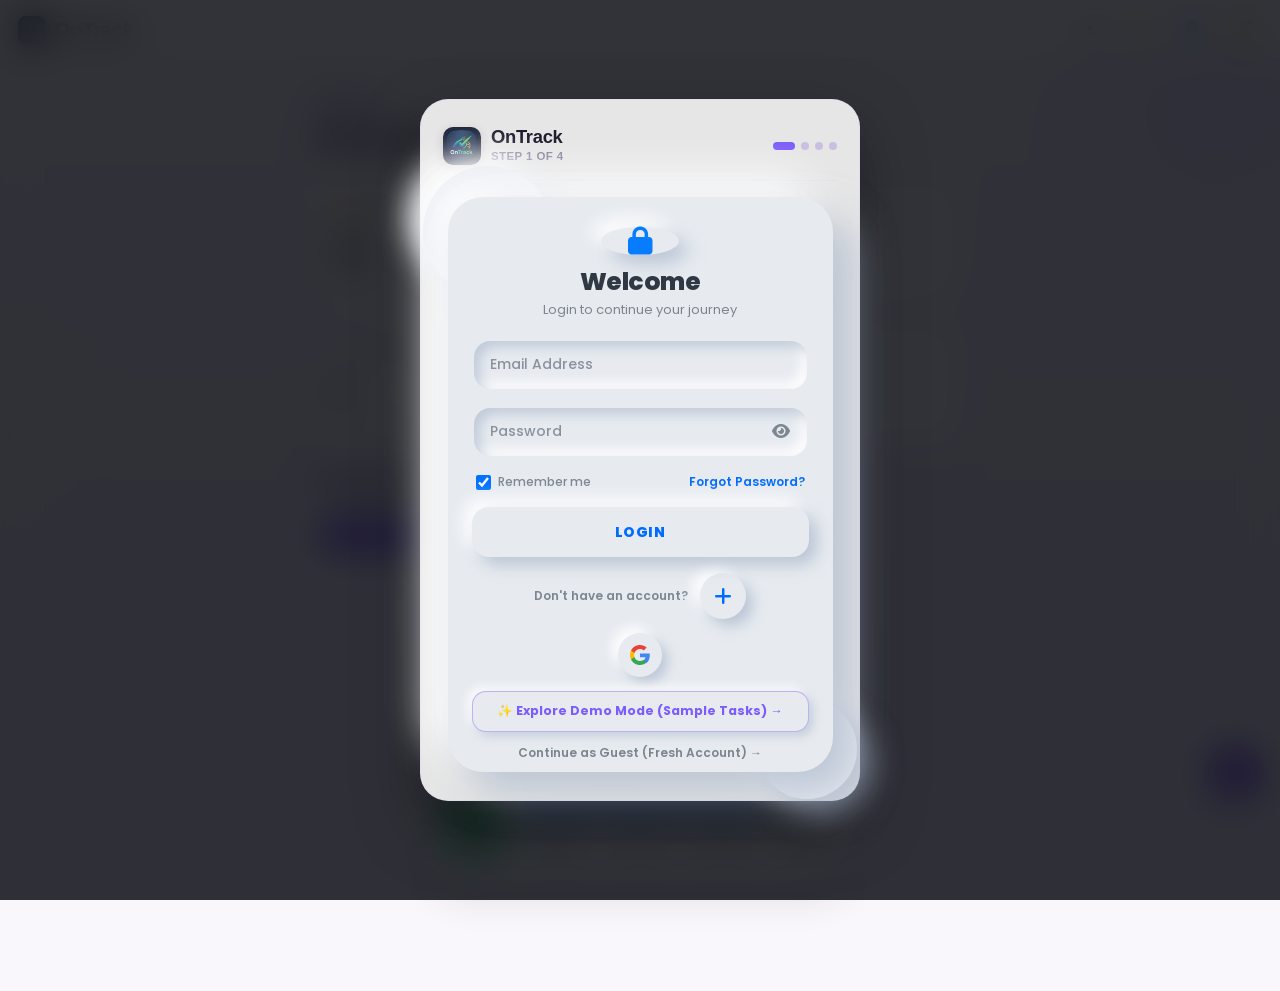
==== android/app/src/main/assets/www/index.html @ ae960321 "Initial OnTrack release" ====
<!DOCTYPE html>
<html lang="en" data-theme="light">
<head>
  <meta charset="UTF-8">
  <meta name="viewport" content="width=device-width, initial-scale=1.0, maximum-scale=1.0, user-scalable=no, viewport-fit=cover">
  <title>OnTrack - AI Habit & Focus Tracker</title>

  <!-- PWA & Mobile Meta Tags -->
  <meta name="description" content="Next-gen habit tracker combining Loop Habit Tracker algorithms, Aria AI Habit Coach, Atomic Habit Stacks, and Identity Leveling.">
  <meta name="theme-color" content="#FAF7FC">
  <meta name="mobile-web-app-capable" content="yes">
  <meta name="apple-mobile-web-app-capable" content="yes">
  <meta name="apple-mobile-web-app-status-bar-style" content="default">
  <meta name="apple-mobile-web-app-title" content="OnTrack">
  <link rel="manifest" href="manifest.json">

  <!-- Icons -->
  <link rel="icon" type="image/png" sizes="32x32" href="static/icons/favicon.png">
  <link rel="apple-touch-icon" sizes="180x180" href="static/icons/apple-touch-icon.png">

  <!-- Stylesheets -->
  <link rel="stylesheet" href="static/vendor/bootstrap.min.css">
  <link rel="stylesheet" href="static/css/themes.css">
  <link rel="stylesheet" href="static/css/mobile-app.css">
  <link rel="stylesheet" href="https://cdnjs.cloudflare.com/ajax/libs/font-awesome/6.5.1/css/all.min.css">
  <link rel="stylesheet" href="https://fonts.googleapis.com/css2?family=Poppins:wght@400;500;600;700;800&display=swap">
  <link rel="stylesheet" href="static/css/neumorphic-auth.css">
</head>
<body>

  <!-- Top App Header -->
  <header class="app-header">
    <div class="brand-wrapper" style="display:flex; align-items:center; gap:8px;">
      <img src="static/icons/logo.png" alt="OnTrack Logo" style="width:28px; height:28px; border-radius:8px; object-fit:cover; box-shadow:0 2px 8px rgba(0,0,0,0.18);">
      <div class="brand-title">OnTrack</div>
    </div>
    <div class="header-actions">
      <!-- Sound FX Toggle -->
      <button id="sound-toggle-btn" class="header-icon-btn" title="Toggle Sound FX">
        <span id="sound-icon-indicator">🔊</span>
      </button>
      <!-- Theme Switcher -->
      <button id="theme-toggle-btn" class="header-icon-btn" title="Toggle Theme (Luminous Pastel / Dark / Paper)">
        <span id="theme-icon-indicator">☀️</span>
      </button>
      <!-- User Profile & Auth Trigger -->
      <button class="header-icon-btn" data-bs-toggle="modal" data-bs-target="#modal-firebase-auth" title="User Account & Cloud Sync">
        <span id="header-auth-avatar">👤</span>
      </button>
      <!-- Notification Bell with Red Badge (Mockup match) -->
      <button class="header-icon-btn" title="Notifications">
        <span>🔔</span>
        <span class="badge-dot"></span>
      </button>
    </div>
  </header>

  <!-- Offline Status Banner -->
  <div id="offline-indicator-toast" style="display:none; position:fixed; top:calc(var(--header-height) + env(safe-area-inset-top, 0px)); left:0; right:0; background:#EF4444; color:#FFF; font-size:0.75rem; font-weight:700; text-align:center; padding:6px; z-index:1025;">
    ⚠️ Offline Mode Active — Local storage is keeping your streaks intact.
  </div>

  <!-- Main Views Container -->
  <main class="main-content">

    <!-- ================= TAB 1: HOME / HABIT QUEUE (MATCHING SCREEN 2 & 3) ================= -->
    <section id="tab-tracker" class="tab-content-view active">
      
      <!-- Demo Mode Alert Banner -->
      <div id="demo-mode-banner" style="display:none; background:linear-gradient(135deg, #6366F1 0%, #8B5CF6 100%); color:#FFF; border-radius:16px; padding:10px 14px; margin-bottom:16px; box-shadow:0 4px 15px rgba(99, 102, 241, 0.3); align-items:center; justify-content:space-between; gap:10px;">
        <div style="display:flex; align-items:center; gap:8px;">
          <span style="font-size:1.2rem;">👀</span>
          <div>
            <div style="font-size:0.82rem; font-weight:800; line-height:1.2;">Demo Mode Active</div>
            <div style="font-size:0.72rem; opacity:0.9;">Viewing sample tasks & simulated data</div>
          </div>
        </div>
        <button type="button" class="btn btn-sm btn-light rounded-pill px-3 py-1" style="font-size:0.75rem; font-weight:800; color:#6366F1;" onclick="FirebaseAuthManager.exitDemoMode()">
          Exit Demo
        </button>
      </div>

      <!-- Dynamic Greeting -->
      <div class="user-greeting-section">
        <div class="greeting-lead">Good</div>
        <div class="greeting-name"><span id="greeting-period">Evening</span><span id="greeting-user-name"></span> 👋</div>
      </div>

      <!-- Aria Oracle Predictive Failure Warning Banner -->
      <div id="aria-oracle-banner-container" style="display:none; margin-bottom:18px;"></div>

      <!-- 4 KPI Cards (Screen 2 exact match) -->
      <div class="kpi-cards-grid">
        <!-- Card 1: Faltering Habits -->
        <div class="kpi-stat-card">
          <div class="kpi-top-row">
            <div class="kpi-icon-pill peach">⚠️</div>
            <span class="kpi-card-title">Faltering Habits</span>
          </div>
          <div id="kpi-faltering-count" class="kpi-big-number">00</div>
          <div class="kpi-trend-sub">All habits on track</div>
        </div>

        <!-- Card 2: Revival / Consistency Rate -->
        <div class="kpi-stat-card">
          <div class="kpi-top-row">
            <div class="kpi-icon-pill mint">🔄</div>
            <span class="kpi-card-title">Consistency Rate</span>
          </div>
          <div id="kpi-today-rate" class="kpi-big-number">0%</div>
          <div class="kpi-trend-sub positive" id="kpi-today-trend">Day-by-day progress</div>
        </div>

        <!-- Card 3: Streak Shields -->
        <div class="kpi-stat-card">
          <div class="kpi-top-row">
            <div class="kpi-icon-pill purple">🛡️</div>
            <span class="kpi-card-title">Streak Shields</span>
          </div>
          <div id="kpi-streak-shields" class="kpi-big-number">0</div>
          <div class="kpi-trend-sub" id="kpi-shields-sub">Earned on Level Up</div>
        </div>

        <!-- Card 4: RPG Mastery Rank -->
        <div class="kpi-stat-card">
          <div class="kpi-top-row">
            <div class="kpi-icon-pill sky">⭐</div>
            <span class="kpi-card-title">RPG Rank</span>
          </div>
          <div id="kpi-rpg-level" class="kpi-big-number">Lvl 1</div>
          <div class="kpi-trend-sub" id="kpi-rpg-title">Focus Novice</div>
        </div>
      </div>

      <!-- Section Headline: Habit Queue -->
      <div class="section-headline-row">
        <h4 class="section-title">
          <span>Habit Queue</span>
          <span id="active-habits-count-badge" class="section-counter">0 Active</span>
        </h4>
      </div>

      <!-- Status Filter Pills (Screen 3: Ongoing 3, To do 3, Done 4) -->
      <div class="status-pills-row">
        <button class="status-filter-pill active" data-filter="all">
          <span class="pill-dot purple"></span> All Habits
        </button>
        <button class="status-filter-pill" data-filter="high">
          <span class="pill-dot mint"></span> High Priority
        </button>
        <button class="status-filter-pill" data-filter="medium">
          <span class="pill-dot sky"></span> Medium
        </button>
        <button class="status-filter-pill" data-filter="low">
          <span class="pill-dot peach"></span> Low / At Risk
        </button>
      </div>

      <!-- Habit Cards Queue with Segmented Progress & Loop Checks -->
      <div id="habit-queue-container" class="habit-queue-list">
        <!-- Rendered by app.js with Segmented Progress Bars & Loop Checks -->
      </div>

      <!-- Empty State -->
      <div id="matrix-empty-state" style="display:none; padding:48px 16px; text-align:center; color:var(--text-muted);">
        <div style="font-size:3rem; margin-bottom:12px;">🌱</div>
        <h5 style="font-weight:800; color:var(--text-primary); margin-bottom:6px;">Your Habit Canvas is Fresh</h5>
        <p style="font-size:0.88rem; max-width:320px; margin:0 auto 18px auto;">You have no tasks yet! Build your daily rituals by creating your first habit.</p>
        <button class="btn btn-primary rounded-pill px-4 py-2 shadow-sm font-weight-bold" data-bs-toggle="modal" data-bs-target="#modal-add-habit" style="font-weight:700;">
          + Create Your First Habit
        </button>
      </div>
    </section>

    <!-- ================= TAB 2: HABIT STACKING & SMART TRIGGERS ================= -->
    <section id="tab-stacks" class="tab-content-view">
      <div class="section-headline-row">
        <h4 class="section-title">
          <span>⛓️ Atomic Habit Stacks</span>
        </h4>
        <button class="btn btn-sm btn-outline-primary rounded-pill px-3 shadow-sm" data-bs-toggle="modal" data-bs-target="#modal-add-stack" style="font-weight:700;">
          + Add Stack
        </button>
      </div>
      <p style="font-size:0.8rem; color:var(--text-muted); margin-bottom:14px;">
        Anchor new habits onto existing daily routines (<em>Atomic Habits</em> by James Clear).
      </p>

      <!-- Habit Stacks Flow Visualizer -->
      <div id="habit-stacks-container">
        <!-- Rendered by advanced-ui.js -->
      </div>

      <hr style="border-color:var(--border-color); margin:24px 0 16px 0;">

      <!-- Context-Aware Smart Triggers -->
      <div class="section-headline-row">
        <h4 class="section-title">
          <span>⚡ Context-Aware Smart Triggers</span>
        </h4>
      </div>
      <p style="font-size:0.8rem; color:var(--text-muted); margin-bottom:14px;">
        Automatic habit prompts triggered by physical location, time of day, or device focus mode.
      </p>
      <div id="smart-triggers-container">
        <!-- Rendered by advanced-ui.js -->
      </div>
    </section>

    <!-- ================= TAB 3: ARIA AI HABIT COACH (SCREEN 1 EXACT MATCH) ================= -->
    <section id="tab-aria" class="tab-content-view">
      <div class="aria-view-container">
        
        <!-- Hero Sparkle Halo -->
        <div class="aria-hero-header">
          <div class="aria-sparkle-halo">
            <span class="star">✦</span>
          </div>
          <h2 class="aria-greeting-title">Hey, I'm <span>Aria</span></h2>
          <p class="aria-subtext">Revive faltering habits with a clear AI-powered comeback plan and atomic stacks.</p>
        </div>

        <!-- Quick Prompt Pills (Screen 1 Glassmorphic Cards) -->
        <div class="aria-prompt-pills-wrap">
          <button class="aria-prompt-pill" data-prompt="Analyze all my habits and find where I struggle">
            <div class="prompt-left">
              <span>📊</span>
              <span>Analyze all my habits</span>
            </div>
            <span class="prompt-arrow">›</span>
          </button>
          <button class="aria-prompt-pill" data-prompt="Define an atomic habit stack for my study schedule">
            <div class="prompt-left">
              <span>⚡</span>
              <span>Define my habit stack</span>
            </div>
            <span class="prompt-arrow">›</span>
          </button>
          <button class="aria-prompt-pill" data-prompt="Create a 7 days comeback sprint for my missed habits">
            <div class="prompt-left">
              <span>📅</span>
              <span>7 days comeback plan</span>
            </div>
            <span class="prompt-arrow">›</span>
          </button>
          <button class="aria-prompt-pill" data-prompt="I feel tired and unmotivated today, how do I start?">
            <div class="prompt-left">
              <span>❤️</span>
              <span>Motivation to restart</span>
            </div>
            <span class="prompt-arrow">›</span>
          </button>
        </div>

        <!-- Interactive Chat Stream -->
        <div id="aria-chat-messages" class="aria-chat-stream">
          <div class="aria-message aria-bot-msg">
            <div class="aria-avatar-icon">✦</div>
            <div class="msg-bubble" id="aria-welcome-bubble">
              Welcome to OnTrack! You're on track with your study and consistency habits today. What would you like to accomplish next?
            </div>
          </div>
        </div>

        <!-- Floating Input Bar (Screen 1 bottom) -->
        <div class="aria-input-bar-wrap">
          <button class="btn-aria-add-context" title="Attach context">+</button>
          <input type="text" id="aria-chat-input" class="aria-input-field" placeholder="Ask Aria anything about your habits...">
          <button id="btn-aria-send" class="btn-aria-send-round" title="Send">➤</button>
        </div>

      </div>
    </section>

    <!-- ================= TAB 4: IDENTITY LEVELING RPG & DUELS ================= -->
    <section id="tab-rpg" class="tab-content-view">
      
      <!-- RPG Hero Character Sheet -->
      <div class="rpg-hero-card">
        <div class="rpg-profile-header">
          <div>
            <div style="display:flex; align-items:center; gap:8px;">
              <span style="font-size:0.7rem; font-weight:700; text-transform:uppercase; color:var(--accent-primary);">Character Sheet</span>
              <span id="rpg-aura-badge" class="rpg-aura-tag aura-scholar">✦ Scholar Tier Aura</span>
            </div>
            <h4 id="rpg-char-level" class="rpg-char-title">Level 7 Focus Scholar</h4>
          </div>
          <button class="btn-use-shield" onclick="AdvancedFeatures.useShield()">
            🛡️ <span id="rpg-shields-count">2 Available</span>
          </button>
        </div>

        <!-- XP Progress Track -->
        <div class="rpg-xp-track-bg">
          <div id="rpg-xp-bar-fill" class="rpg-xp-track-fill" style="width: 69%;"></div>
        </div>
        <div class="rpg-xp-numbers">
          <span>XP Progress</span>
          <span id="rpg-xp-text">3,450 / 5,000 XP</span>
        </div>

        <!-- 5 Attributes Grid -->
        <div class="rpg-attributes-grid">
          <div class="rpg-attr-item">
            <div class="attr-header">
              <span>🧠 Logic</span>
              <span id="stat-logic-val">88/100</span>
            </div>
            <div class="attr-bar-bg"><div id="stat-logic-bar" class="attr-bar-fill" style="width:88%;"></div></div>
          </div>

          <div class="rpg-attr-item">
            <div class="attr-header">
              <span>⚡ Discipline</span>
              <span id="stat-discipline-val">92/100</span>
            </div>
            <div class="attr-bar-bg"><div id="stat-discipline-bar" class="attr-bar-fill" style="width:92%;"></div></div>
          </div>

          <div class="rpg-attr-item">
            <div class="attr-header">
              <span>🛡️ Resilience</span>
              <span id="stat-resilience-val">79/100</span>
            </div>
            <div class="attr-bar-bg"><div id="stat-resilience-bar" class="attr-bar-fill" style="width:79%;"></div></div>
          </div>

          <div class="rpg-attr-item">
            <div class="attr-header">
              <span>🏃 Endurance</span>
              <span id="stat-endurance-val">85/100</span>
            </div>
            <div class="attr-bar-bg"><div id="stat-endurance-bar" class="attr-bar-fill" style="width:85%;"></div></div>
          </div>
        </div>
      </div>

      <!-- Accountability Duels (1-on-1 vs Opponents) -->
      <div class="section-headline-row">
        <h4 class="section-title">
          <span>⚔️ Accountability Duels</span>
        </h4>
      </div>
      <p style="font-size:0.8rem; color:var(--text-muted); margin-bottom:14px;">
        Friendly habit competitions with real-time comparative progress meters.
      </p>
      <div id="accountability-duels-container">
        <!-- Rendered by advanced-ui.js -->
      </div>

      <hr style="border-color:var(--border-color); margin:24px 0 16px 0;">

      <!-- Async Tribe Pacts (Study Guilds) -->
      <div class="section-headline-row">
        <h4 class="section-title">
          <span>🛡️ Async Tribe Pacts</span>
        </h4>
      </div>
      <p style="font-size:0.8rem; color:var(--text-muted); margin-bottom:14px;">
        Study guilds with collective adherence goals and async emoji cheers.
      </p>
      <div id="tribe-pacts-container">
        <!-- Rendered by advanced-ui.js -->
      </div>

    </section>

    <!-- ================= TAB 5: SETTINGS & PERFORMANCE ANALYSER ================= -->
    <section id="tab-settings" class="tab-content-view">
      <div style="display:flex; flex-direction:column; gap:16px;">
        
        <!-- Multi-Timeframe Activity Analyser Studio (Weekly / Monthly / Yearly on Every Activity) -->
        <div class="kpi-stat-card scroll-reveal" id="card-timeframe-analyser">
          <div style="display:flex; align-items:center; justify-content:space-between; margin-bottom:10px;">
            <div>
              <div style="font-size:0.7rem; font-weight:700; text-transform:uppercase; color:var(--accent-primary); letter-spacing:0.5px;">Performance Studio</div>
              <h5 style="margin:0; font-weight:800; color:var(--text-primary);">📈 Day-after-Day Consistency Analysis</h5>
            </div>
            <span class="badge bg-primary rounded-pill px-3 shadow-sm" id="analyser-period-badge">Weekly View</span>
          </div>
          <p style="font-size:0.8rem; color:var(--text-secondary); margin-bottom:12px;">
            Day-by-day analysis tracking your habit completion rate, consistency curve, and adherence trends as you check in each day.
          </p>

          <!-- Timeframe Selector Pills -->
          <div class="timeframe-pills-row mb-3">
            <button class="timeframe-pill active" data-period="weekly">
              <span>📅 Weekly (7d)</span>
            </button>
            <button class="timeframe-pill" data-period="monthly">
              <span>🗓️ Monthly (30d)</span>
            </button>
            <button class="timeframe-pill" data-period="yearly">
              <span>📈 Yearly (365d)</span>
            </button>
          </div>

          <!-- Timeframe Executive KPIs -->
          <div class="analyser-kpi-grid mb-3">
            <div class="analyser-kpi-item">
              <span class="analyser-kpi-label">Consistency Rate</span>
              <span id="analyser-kpi-adherence" class="analyser-kpi-value text-primary">0%</span>
            </div>
            <div class="analyser-kpi-item">
              <span class="analyser-kpi-label">Completed Checks</span>
              <span id="analyser-kpi-completed" class="analyser-kpi-value text-success">0 / 0</span>
            </div>
            <div class="analyser-kpi-item">
              <span class="analyser-kpi-label">Focus Logged</span>
              <span id="analyser-kpi-focus" class="analyser-kpi-value" style="color:#9333EA;">0 mins</span>
            </div>
            <div class="analyser-kpi-item">
              <span class="analyser-kpi-label">Pacesetter MVP</span>
              <span id="analyser-kpi-mvp" class="analyser-kpi-value text-info" style="font-size:0.95rem;">None</span>
            </div>
          </div>

          <!-- Dynamic Trend Graph -->
          <div style="background:var(--bg-secondary); border-radius:16px; padding:12px; margin-bottom:16px;">
            <div style="display:flex; justify-content:space-between; align-items:center; margin-bottom:8px;">
              <span style="font-size:0.75rem; font-weight:700; color:var(--text-secondary);">Day-by-Day Consistency Curve</span>
              <span id="analyser-chart-legend" style="font-size:0.7rem; color:var(--text-muted);">● Daily Consistency % &nbsp;■ Tasks Completed</span>
            </div>
            <div style="position:relative; height:210px; width:100%;">
              <canvas id="timeframe-analytics-chart"></canvas>
            </div>
          </div>

          <!-- Every Activity Breakdown Section -->
          <div style="display:flex; justify-content:space-between; align-items:center; margin-bottom:10px;">
            <h6 style="margin:0; font-weight:800; font-size:0.9rem;">Activity Breakdown (All Habits)</h6>
            <span id="analyser-activities-count" style="font-size:0.75rem; color:var(--text-muted);">0 Tracked</span>
          </div>

          <div id="analyser-activities-list" style="display:flex; flex-direction:column; gap:10px;">
            <!-- Rendered by timeframe-analyser.js -->
          </div>
        </div>

        <!-- App Identity & Android Readiness Card -->
        <div class="kpi-stat-card">
          <div style="display:flex; align-items:center; justify-content:space-between; margin-bottom:8px;">
            <h6 style="margin:0; font-weight:800;">📱 OnTrack: Play Store Ready</h6>
            <span class="badge bg-success shadow-sm">TWA Verified</span>
          </div>
          <p style="font-size:0.8rem; color:var(--text-secondary); margin-bottom:8px;">
            Built with Loop Habit Tracker's EMA algorithm, offline SQLite database, and complete Android Studio companion project.
          </p>
          <div style="background:var(--bg-secondary); border-radius:10px; padding:10px; font-size:0.75rem; font-family:monospace;">
            Package: com.ontrack.app<br/>
            Engine: AndroidX WebKit + WebViewAssetLoader
          </div>
        </div>

        <!-- User Authentication Card -->
        <div class="kpi-stat-card">
          <div style="display:flex; align-items:center; justify-content:space-between; margin-bottom:8px;">
            <h6 style="margin:0; font-weight:800;">👤 User Account & Cloud Sync</h6>
            <span class="badge bg-primary shadow-sm">Secure Sync</span>
          </div>
          <p style="font-size:0.8rem; color:var(--text-secondary); margin-bottom:10px;">
            Sync your habit streaks, RPG character level, and atom stacks securely across all your Android devices.
          </p>
          <div style="display:flex; justify-content:space-between; align-items:center; background:var(--bg-secondary); border-radius:12px; padding:10px 12px; margin-bottom:8px;">
            <div>
              <div id="firebase-auth-status-text" style="font-size:0.82rem; font-weight:700;">Guest / Fresh Account</div>
              <div id="firebase-auth-user-email" style="font-size:0.72rem; color:var(--text-muted);">Not signed in</div>
            </div>
            <div style="display:flex; gap:6px;">
              <button class="btn btn-sm btn-outline-primary rounded-pill px-3 shadow-sm" onclick="FirebaseAuthManager.enterDemoMode(false)" style="font-size:0.78rem; font-weight:700;">
                Demo Mode
              </button>
              <button class="btn btn-sm btn-primary rounded-pill px-3 shadow-sm" data-bs-toggle="modal" data-bs-target="#modal-firebase-auth" style="font-size:0.78rem; font-weight:700;">
                Account
              </button>
            </div>
          </div>
        </div>

        <!-- Encrypted Multi-Device Cloud Vault Card -->
        <div class="kpi-stat-card">
          <div style="display:flex; align-items:center; justify-content:space-between; margin-bottom:8px;">
            <h6 style="margin:0; font-weight:800;">🔐 Encrypted Cloud Vault & Sync</h6>
            <span class="badge bg-primary shadow-sm">Zero Subscriptions</span>
          </div>
          <p style="font-size:0.8rem; color:var(--text-secondary); margin-bottom:12px;">
            Export or restore an AES-encrypted backup vault protected with your private passphrase. Works seamlessly across phones and tablets.
          </p>
          <div style="display:flex; flex-wrap:wrap; gap:8px;">
            <button id="btn-export-encrypted-vault" class="btn btn-sm btn-outline-primary rounded-pill px-3 shadow-sm" style="font-size:0.8rem; font-weight:700;">
              ⬇ Export Encrypted Vault
            </button>
            <button id="btn-import-encrypted-vault" class="btn btn-sm btn-outline-secondary rounded-pill px-3 shadow-sm" style="font-size:0.8rem; font-weight:700;">
              ⬆ Restore Vault
            </button>
          </div>
        </div>

        <!-- User Profile & Focus Persona Card -->
        <div class="kpi-stat-card scroll-reveal">
          <div style="display:flex; align-items:center; justify-content:space-between; margin-bottom:12px;">
            <div style="display:flex; align-items:center; gap:8px;">
              <span style="font-size:1.3rem;">👤</span>
              <div>
                <h6 style="margin:0; font-weight:800; color:var(--text-primary);">User Profile & Focus</h6>
                <div style="font-size:0.75rem; color:var(--text-muted);">Configured during initial app onboarding</div>
              </div>
            </div>
            <button id="btn-edit-onboarding-profile" class="btn btn-sm btn-outline-primary rounded-pill px-3 shadow-sm" style="font-size:0.75rem; font-weight:700;">
              ✏️ Edit
            </button>
          </div>
          <div style="display:grid; grid-template-columns:1fr 1fr; gap:10px; background:var(--bg-secondary); border-radius:16px; padding:12px;">
            <div>
              <div style="font-size:0.7rem; color:var(--text-muted); font-weight:700; text-transform:uppercase;">Age</div>
              <div id="settings-display-age" style="font-weight:800; font-size:0.95rem; color:var(--text-primary); margin-top:2px;">Not specified</div>
            </div>
            <div>
              <div style="font-size:0.7rem; color:var(--text-muted); font-weight:700; text-transform:uppercase;">Designation</div>
              <div id="settings-display-role" style="font-weight:800; font-size:0.88rem; color:var(--accent-primary); margin-top:2px;">🎓 Student</div>
            </div>
          </div>
        </div>

        <!-- Preferences Card with Tactile Mobile Toggle Switches -->
        <div class="kpi-stat-card">
          <h6 style="margin:0 0 14px 0; font-weight:800; display:flex; align-items:center; gap:6px;">
            <span>⚙️</span>
            <span>Preferences & Toggles</span>
          </h6>
          
          <!-- Sound FX Toggle -->
          <div class="toggle-setting-row">
            <div class="toggle-setting-info">
              <div class="toggle-setting-title">
                <span>🔊</span> Sound Effects
              </div>
              <div class="toggle-setting-desc">Tactile Web Audio chimes on habit check-ins</div>
            </div>
            <label class="ontrack-switch">
              <input type="checkbox" id="toggle-sound-fx" checked>
              <span class="ontrack-slider"></span>
            </label>
          </div>

          <!-- Dark Mode Toggle -->
          <div class="toggle-setting-row">
            <div class="toggle-setting-info">
              <div class="toggle-setting-title">
                <span>🌙</span> OLED Dark Mode
              </div>
              <div class="toggle-setting-desc">Switch between Luminous Light & Midnight Dark</div>
            </div>
            <label class="ontrack-switch">
              <input type="checkbox" id="toggle-dark-mode">
              <span class="ontrack-slider"></span>
            </label>
          </div>

          <!-- Haptic Vibration Toggle -->
          <div class="toggle-setting-row">
            <div class="toggle-setting-info">
              <div class="toggle-setting-title">
                <span>📳</span> Haptic Vibration
              </div>
              <div class="toggle-setting-desc">Gentle device buzz on completing goals</div>
            </div>
            <label class="ontrack-switch switch-mint">
              <input type="checkbox" id="toggle-haptic-fx" checked>
              <span class="ontrack-slider"></span>
            </label>
          </div>

          <!-- Auto-Shield Streak Protection Toggle -->
          <div class="toggle-setting-row">
            <div class="toggle-setting-info">
              <div class="toggle-setting-title">
                <span>🛡️</span> Auto-Freeze Shield
              </div>
              <div class="toggle-setting-desc">Automatically consume a shield to save broken streaks</div>
            </div>
            <label class="ontrack-switch">
              <input type="checkbox" id="toggle-auto-shield" checked>
              <span class="ontrack-slider"></span>
            </label>
          </div>

          <!-- Micro-Dose Bad Day Protocol Toggle -->
          <div class="toggle-setting-row">
            <div class="toggle-setting-info">
              <div class="toggle-setting-title">
                <span>⚡</span> Micro-Dose Quick Buttons
              </div>
              <div class="toggle-setting-desc">Show 1-tap 2-minute starter buttons on habit cards</div>
            </div>
            <label class="ontrack-switch switch-amber">
              <input type="checkbox" id="toggle-show-microdose" checked>
              <span class="ontrack-slider"></span>
            </label>
          </div>

          <!-- Daily Reminder Notifications Toggle -->
          <div class="toggle-setting-row">
            <div class="toggle-setting-info">
              <div class="toggle-setting-title">
                <span>🔔</span> Daily Study Reminders
              </div>
              <div class="toggle-setting-desc">Push notifications at your scheduled habit times</div>
            </div>
            <label class="ontrack-switch">
              <input type="checkbox" id="toggle-daily-reminders" checked>
              <span class="ontrack-slider"></span>
            </label>
          </div>
        </div>

        <!-- Streak Shield Policy Card -->
        <div class="kpi-stat-card">
          <h6 style="margin:0 0 8px 0; font-weight:800;">🛡️ Forgiving Streak & Shield Policy</h6>
          <p style="font-size:0.8rem; color:var(--text-secondary); margin-bottom:8px;">
            Rest days marked as <em>Skipped</em> or protected with a <em>Freeze Shield</em> bridge your streak without resetting your count to zero.
          </p>
          <div style="font-size:0.75rem; color:var(--text-muted);">
            • Earn 1 Streak Freeze Shield every time you level up in RPG.<br/>
            • Exponential Moving Average (EMA) decays gracefully rather than dropping to zero.
          </div>
        </div>

        <!-- Demo Data & Reset Controls -->
        <div class="kpi-stat-card">
          <h6 style="margin:0 0 8px 0; font-weight:800;">🌱 Sample Data & Database Controls</h6>
          <p style="font-size:0.8rem; color:var(--text-secondary); margin-bottom:12px;">
            Populate sample student habits, stacks, and duels, or wipe all records.
          </p>
          <div style="display:flex; flex-wrap:wrap; gap:8px;">
            <button id="btn-seed-sample-data" class="btn btn-sm btn-primary rounded-pill px-3 shadow-sm" style="font-size:0.8rem; font-weight:700;">
              🌱 Reload Sample Data
            </button>
            <button id="btn-reset-database" class="btn btn-sm btn-outline-danger rounded-pill px-3 shadow-sm" style="font-size:0.8rem; font-weight:700;">
              🗑 Wipe All Habits
            </button>
          </div>
        </div>

        <!-- App Info & Google Play Store Compliance Card -->
        <div class="kpi-stat-card">
          <div style="display:flex; justify-content:space-between; align-items:center; margin-bottom:12px;">
            <div style="display:flex; align-items:center; gap:10px;">
              <img src="static/icons/logo.png" alt="OnTrack" style="width:38px; height:38px; border-radius:10px; object-fit:cover; box-shadow:0 3px 10px rgba(0,0,0,0.18);">
              <div>
                <h6 style="margin:0; font-weight:800; font-size:0.95rem;">OnTrack Mobile</h6>
                <span class="badge bg-primary-subtle text-primary rounded-pill px-2 py-0.5" style="font-size:0.68rem; font-weight:700;">Version 1.0.0 (Build 1)</span>
              </div>
            </div>
            <span class="badge bg-success-subtle text-success rounded-pill px-3 py-1" style="font-size:0.72rem; font-weight:700;">✓ Play Store Ready</span>
          </div>
          <p style="font-size:0.8rem; color:var(--text-secondary); margin-bottom:12px;">
            Engineered for high-focus students & professionals with Loop Habit Algorithms, Aria AI, and offline-first storage.
          </p>
          <div style="display:flex; flex-wrap:wrap; gap:8px;">
            <a href="static/privacy-policy.html" target="_blank" class="btn btn-sm btn-outline-secondary rounded-pill px-3 shadow-sm" style="font-size:0.78rem; font-weight:700; text-decoration:none;">
              🔒 Privacy Policy
            </a>
            <button type="button" class="btn btn-sm btn-outline-primary rounded-pill px-3 shadow-sm" style="font-size:0.78rem; font-weight:700;" onclick="alert('Thank you for supporting OnTrack! Rating dialog opens in Google Play Store.')">
              ⭐ Rate on Google Play
            </button>
            <button type="button" class="btn btn-sm btn-outline-info rounded-pill px-3 shadow-sm" style="font-size:0.78rem; font-weight:700;" onclick="if(window.BackupManager){ window.BackupManager.exportBackup(); } else { alert('Preparing offline JSON export...'); }">
              💾 Export Habits (JSON)
            </button>
          </div>
        </div>

      </div>
    </section>

  </main>

  <!-- ================= FLOATING ACTION BUTTON (+) ================= -->
  <button class="fab-add-habit" data-bs-toggle="modal" data-bs-target="#modal-add-habit" title="Add New Habit">
    +
  </button>

  <!-- ================= GLOWING CURVED NAVIGATION BAR (MATCHING MOCKUP) ================= -->
  <nav class="bottom-dock-nav glowing-dock-nav" id="glowing-nav-menu" style="--active-tab-index: 0;">
    <!-- Sliding Indicator: Arch Cutout & Elevated Glowing Circle -->
    <div class="nav-indicator-track" id="nav-indicator-track">
      <svg class="nav-indicator-arch" viewBox="0 0 86 38" preserveAspectRatio="none">
        <path d="M 0 38 C 15 38 24 27 29 19 C 34 9 38 2 43 2 C 48 2 52 9 57 19 C 62 27 71 38 86 38 L 86 40 L 0 40 Z" />
      </svg>
      <div class="nav-glow-beam"></div>
      <div class="nav-glowing-circle" id="nav-glowing-circle"></div>
    </div>

    <!-- 5 Clean Logo-Only Navigation Tabs -->
    <ul class="glowing-nav-list" id="glowing-nav-list">
      <!-- Tab 0: Home / Habits -->
      <li class="dock-btn active" data-tab="tab-tracker" data-index="0" title="Habits">
        <span class="dock-icon">
          <svg viewBox="0 0 24 24" fill="none" stroke="currentColor" stroke-width="2.3" stroke-linecap="round" stroke-linejoin="round">
            <path d="M3 9.5L12 3l9 6.5V20a2 2 0 0 1-2 2H5a2 2 0 0 1-2-2V9.5z"></path>
            <polyline points="9 22 9 12 15 12 15 22"></polyline>
          </svg>
        </span>
      </li>

      <!-- Tab 1: Stacks & Routines -->
      <li class="dock-btn" data-tab="tab-stacks" data-index="1" title="Stacks">
        <span class="dock-icon">
          <svg viewBox="0 0 24 24" fill="none" stroke="currentColor" stroke-width="2.3" stroke-linecap="round" stroke-linejoin="round">
            <polygon points="12 2 2 7 12 12 22 7 12 2"></polygon>
            <polyline points="2 17 12 22 22 17"></polyline>
            <polyline points="2 12 12 17 22 12"></polyline>
          </svg>
        </span>
      </li>

      <!-- Tab 2: Aria AI Coach (Speech Bubble Matching Image) -->
      <li class="dock-btn" data-tab="tab-aria" data-index="2" title="Aria AI Coach">
        <span class="dock-icon">
          <svg viewBox="0 0 24 24" fill="none" stroke="currentColor" stroke-width="2.3" stroke-linecap="round" stroke-linejoin="round">
            <path d="M21 11.5a8.38 8.38 0 0 1-.9 3.8 8.5 8.5 0 0 1-7.6 4.7 8.38 8.38 0 0 1-3.8-.9L3 21l1.9-5.7a8.38 8.38 0 0 1-.9-3.8 8.5 8.5 0 0 1 4.7-7.6 8.38 8.38 0 0 1 3.8-.9h.5a8.48 8.48 0 0 1 8 8v.5z"></path>
          </svg>
        </span>
      </li>

      <!-- Tab 3: Guild & RPG -->
      <li class="dock-btn" data-tab="tab-rpg" data-index="3" title="Guild & Duels">
        <span class="dock-icon">
          <svg viewBox="0 0 24 24" fill="none" stroke="currentColor" stroke-width="2.3" stroke-linecap="round" stroke-linejoin="round">
            <path d="M12 22s8-4 8-10V5l-8-3-8 3v7c0 6 8 10 8 10z"></path>
            <polyline points="9 12 11 14 15 10"></polyline>
          </svg>
        </span>
      </li>

      <!-- Tab 4: Settings -->
      <li class="dock-btn" data-tab="tab-settings" data-index="4" title="Settings">
        <span class="dock-icon">
          <svg viewBox="0 0 24 24" fill="none" stroke="currentColor" stroke-width="2.3" stroke-linecap="round" stroke-linejoin="round">
            <circle cx="12" cy="12" r="3"></circle>
            <path d="M19.4 15a1.65 1.65 0 0 0 .33 1.82l.06.06a2 2 0 0 1 0 2.83 2 2 0 0 1-2.83 0l-.06-.06a1.65 1.65 0 0 0-1.82-.33 1.65 1.65 0 0 0-1 1.51V21a2 2 0 0 1-2 2 2 2 0 0 1-2-2v-.09A1.65 1.65 0 0 0 9 19.4a1.65 1.65 0 0 0-1.82.33l-.06.06a2 2 0 0 1-2.83 0 2 2 0 0 1 0-2.83l.06-.06a1.65 1.65 0 0 0 .33-1.82 1.65 1.65 0 0 0-1.51-1H3a2 2 0 0 1-2-2 2 2 0 0 1 2-2h.09A1.65 1.65 0 0 0 4.6 9a1.65 1.65 0 0 0-.33-1.82l-.06-.06a2 2 0 0 1 0-2.83 2 2 0 0 1 2.83 0l.06.06a1.65 1.65 0 0 0 1.82.33H9a1.65 1.65 0 0 0 1-1.51V3a2 2 0 0 1 2-2 2 2 0 0 1 2 2v.09a1.65 1.65 0 0 0 1 1.51 1.65 1.65 0 0 0 1.82-.33l.06-.06a2 2 0 0 1 2.83 0 2 2 0 0 1 0 2.83l-.06.06a1.65 1.65 0 0 0-.33 1.82V9a1.65 1.65 0 0 0 1.51 1H21a2 2 0 0 1 2 2 2 2 0 0 1-2 2h-.09a1.65 1.65 0 0 0-1.51 1z"></path>
          </svg>
        </span>
      </li>
    </ul>
  </nav>

  <!-- ================= MODAL: ADD NEW HABIT ================= -->
  <div class="modal fade" id="modal-add-habit" tabindex="-1" aria-hidden="true">
    <div class="modal-dialog modal-dialog-centered">
      <div class="modal-content" style="border-radius:24px; border:none; box-shadow:var(--shadow-lg);">
        <form id="form-add-habit">
          <div class="modal-header border-0 pb-0">
            <h5 class="modal-title font-weight-bold">✨ Create Habit</h5>
            <button type="button" class="btn-close" data-bs-dismiss="modal" aria-label="Close"></button>
          </div>
          <div class="modal-body">
            <div class="mb-3">
              <label class="form-label" style="font-size:0.8rem; font-weight:700;">Habit Name</label>
              <input type="text" name="name" class="form-control rounded-pill" placeholder="e.g., Practice Python & Algorithms" required>
            </div>
            
            <div class="mb-3">
              <label class="form-label" style="font-size:0.8rem; font-weight:700;">Category</label>
              <input type="text" name="category" class="form-control rounded-pill" placeholder="Web Dev, Core CS, Fitness..." list="category-suggestions" required>
              <datalist id="category-suggestions">
                <option value="Web Dev">
                <option value="Core CS">
                <option value="Exam Prep">
                <option value="Fitness">
                <option value="Reading">
              </datalist>
            </div>

            <!-- Loop Palette Color Picker -->
            <div class="mb-3">
              <label class="form-label" style="font-size:0.8rem; font-weight:700;">Habit Color</label>
              <input type="hidden" id="input-habit-color" value="#7C5CFC">
              <div id="palette-picker-container" style="display:flex; flex-wrap:wrap; gap:8px;"></div>
            </div>

            <div class="row g-2 mb-3">
              <div class="col-6">
                <label class="form-label" style="font-size:0.8rem; font-weight:700;">Habit Type</label>
                <select name="habit_type" id="input-habit-type" class="form-select rounded-pill">
                  <option value="BOOLEAN">Boolean (Yes/No)</option>
                  <option value="MEASURABLE">Measurable (Numeric)</option>
                </select>
              </div>
              <div class="col-6">
                <label class="form-label" style="font-size:0.8rem; font-weight:700;">Frequency</label>
                <select name="frequency_type" class="form-select rounded-pill">
                  <option value="DAILY">Every Day</option>
                  <option value="SPECIFIC_DAYS">Specific Days</option>
                </select>
              </div>
            </div>

            <div id="measurable-extra-inputs" style="display:none;" class="row g-2 mb-3">
              <div class="col-6">
                <label class="form-label" style="font-size:0.8rem; font-weight:700;">Daily Target</label>
                <input type="number" step="any" name="target_value" class="form-control rounded-pill" value="60">
              </div>
              <div class="col-6">
                <label class="form-label" style="font-size:0.8rem; font-weight:700;">Unit</label>
                <input type="text" name="unit" class="form-control rounded-pill" placeholder="mins, pages...">
              </div>
            </div>

            <!-- Tactile Habit Options Toggles -->
            <div class="toggle-setting-row mt-3">
              <div class="toggle-setting-info">
                <div class="toggle-setting-title">🔥 High Priority Crunch</div>
                <div class="toggle-setting-desc">Pins habit to top of daily study queue</div>
              </div>
              <label class="ontrack-switch switch-amber">
                <input type="checkbox" name="is_priority_crunch" id="check-priority-crunch">
                <span class="ontrack-slider"></span>
              </label>
            </div>

            <div class="toggle-setting-row">
              <div class="toggle-setting-info">
                <div class="toggle-setting-title">🛡️ Bad Day Micro-Dose</div>
                <div class="toggle-setting-desc">Allow 2-min starter doses to preserve streak</div>
              </div>
              <label class="ontrack-switch switch-mint">
                <input type="checkbox" name="allow_micro_dose" id="check-allow-micro-dose" checked>
                <span class="ontrack-slider"></span>
              </label>
            </div>

            <div class="toggle-setting-row">
              <div class="toggle-setting-info">
                <div class="toggle-setting-title">🔔 Daily Notification</div>
                <div class="toggle-setting-desc">Push reminder at scheduled study time</div>
              </div>
              <label class="ontrack-switch">
                <input type="checkbox" name="daily_reminder" id="check-daily-reminder" checked>
                <span class="ontrack-slider"></span>
              </label>
            </div>
          </div>
          <div class="modal-footer border-0 pt-0">
            <button type="button" class="btn btn-secondary btn-sm rounded-pill px-3" data-bs-dismiss="modal">Cancel</button>
            <button type="submit" class="btn btn-primary btn-sm rounded-pill px-4 shadow-sm" style="font-weight:700;">Save Habit</button>
          </div>
        </form>
      </div>
    </div>
  </div>

  <!-- ================= MODAL: CREATE ATOMIC HABIT STACK ================= -->
  <div class="modal fade" id="modal-add-stack" tabindex="-1" aria-hidden="true">
    <div class="modal-dialog modal-dialog-centered">
      <div class="modal-content" style="border-radius:24px; border:none; box-shadow:var(--shadow-lg);">
        <form id="form-add-stack">
          <div class="modal-header border-0 pb-0">
            <h5 class="modal-title font-weight-bold">⛓️ New Habit Stack</h5>
            <button type="button" class="btn-close" data-bs-dismiss="modal" aria-label="Close"></button>
          </div>
          <div class="modal-body">
            <div class="mb-3">
              <label class="form-label" style="font-size:0.8rem; font-weight:700;">Stack Name</label>
              <input type="text" id="input-stack-name" class="form-control rounded-pill" placeholder="e.g. Evening Coding Sprint" required>
            </div>
            <div class="mb-3">
              <label class="form-label" style="font-size:0.8rem; font-weight:700;">Anchor Trigger (Existing Routine)</label>
              <input type="text" id="input-stack-anchor" class="form-control rounded-pill" placeholder="e.g. After I finish dinner at 7:30 PM" required>
            </div>
            <div class="mb-3">
              <label class="form-label" style="font-size:0.8rem; font-weight:700;">Routine Action 1</label>
              <input type="text" id="input-stack-routine1" class="form-control rounded-pill" placeholder="e.g. Complete 30 mins PostgreSQL practice" required>
            </div>
            <div class="mb-3">
              <label class="form-label" style="font-size:0.8rem; font-weight:700;">Routine Action 2 (Optional)</label>
              <input type="text" id="input-stack-routine2" class="form-control rounded-pill" placeholder="e.g. Review 5 flashcards">
            </div>
            <div class="mb-3">
              <label class="form-label" style="font-size:0.8rem; font-weight:700;">Immediate Reward</label>
              <input type="text" id="input-stack-reward" class="form-control rounded-pill" placeholder="e.g. 5-min mindful break & claim +75 XP">
            </div>
          </div>
          <div class="modal-footer border-0 pt-0">
            <button type="button" class="btn btn-secondary btn-sm rounded-pill px-3" data-bs-dismiss="modal">Cancel</button>
            <button type="submit" class="btn btn-primary btn-sm rounded-pill px-4 shadow-sm" style="font-weight:700;">Create Stack</button>
          </div>
        </form>
      </div>
    </div>
  </div>

  <!-- ================= MODAL: MEASURABLE CHECK-IN ================= -->
  <div class="modal fade" id="modal-measurable-checkin" tabindex="-1" aria-hidden="true">
    <div class="modal-dialog modal-dialog-centered">
      <div class="modal-content" style="border-radius:24px; border:none; box-shadow:var(--shadow-lg);">
        <div class="modal-header border-0 pb-0">
          <h5 class="modal-title font-weight-bold" id="modal-measurable-title">Log Measurable Habit</h5>
          <button type="button" class="btn-close" data-bs-dismiss="modal" aria-label="Close"></button>
        </div>
        <div class="modal-body">
          <input type="hidden" id="modal-measurable-habit-id">
          <input type="hidden" id="modal-measurable-date">

          <div class="mb-3">
            <label class="form-label" style="font-size:0.8rem; font-weight:700;">
              Value Completed <span id="modal-measurable-unit-label"></span>
            </label>
            <input type="number" step="any" id="modal-measurable-value" class="form-control form-control-lg rounded-pill" placeholder="0">
          </div>

          <div class="mb-3">
            <label class="form-label" style="font-size:0.8rem; font-weight:700;">Study Revision Note</label>
            <input type="text" id="modal-measurable-note" class="form-control rounded-pill" placeholder="e.g. practiced CTE window functions">
          </div>
        </div>
        <div class="modal-footer border-0 pt-0">
          <button type="button" class="btn btn-secondary btn-sm rounded-pill px-3" data-bs-dismiss="modal">Cancel</button>
          <button type="button" id="btn-save-measurable-modal" class="btn btn-primary btn-sm rounded-pill px-4 shadow-sm" style="font-weight:700;">Save Check-In</button>
        </div>
      </div>
    </div>
  </div>

  <!-- ================= MODAL: MOBILE IN-APP HABIT DEEP-DIVE ANALYTICS ================= -->
  <div class="modal fade" id="modal-habit-analytics" tabindex="-1" aria-hidden="true">
    <div class="modal-dialog modal-dialog-centered modal-lg modal-dialog-scrollable">
      <div class="modal-content" style="border-radius:24px; border:none; box-shadow:var(--shadow-lg);">
        <div class="modal-header border-0 pb-0">
          <div style="display:flex; align-items:center; gap:8px;">
            <h5 class="modal-title font-weight-bold" id="analytics-habit-title">Habit Statistics</h5>
            <span id="analytics-habit-category" class="badge rounded-pill bg-primary">Category</span>
          </div>
          <button type="button" class="btn-close" data-bs-dismiss="modal" aria-label="Close"></button>
        </div>
        <div class="modal-body">
          <!-- Loop Strength Hero Card -->
          <div class="kpi-stat-card mb-3">
            <div style="display:flex; justify-content:space-between; align-items:center;">
              <div>
                <div style="font-size:0.75rem; font-weight:700; text-transform:uppercase; color:var(--text-muted);">
                  Loop Habit Strength (EMA)
                </div>
                <div style="font-size:2rem; font-weight:800; color:var(--text-primary);">
                  <span id="strength-hero-score">0%</span>
                  <span id="strength-trend-badge" style="font-size:0.8rem; color:var(--mint); margin-left:6px;">↑ +0%</span>
                </div>
              </div>
              <div style="text-align:right;">
                <div style="font-size:0.7rem; color:var(--text-muted);">Loop Algorithm</div>
                <div style="font-size:0.78rem; font-weight:700;">Exponential Decay</div>
              </div>
            </div>
          </div>

          <!-- Loop's Continuous Smooth Strength Graph -->
          <div class="mb-4">
            <span style="font-size:0.8rem; font-weight:800; text-transform:uppercase; color:var(--text-secondary); display:block; margin-bottom:8px;">
              📈 Strength Curve (Last 90 Days)
            </span>
            <div style="height:190px; position:relative;">
              <canvas id="chart-habit-strength-curve"></canvas>
            </div>
          </div>

          <!-- Interactive Monthly Calendar -->
          <div class="kpi-stat-card mb-3">
            <div style="display:flex; justify-content:space-between; align-items:center; margin-bottom:10px;">
              <span id="calendar-current-month-label" style="font-weight:800; font-size:0.95rem;">November 2026</span>
              <div style="display:flex; gap:6px;">
                <button id="btn-cal-prev-month" class="btn btn-sm btn-outline-secondary rounded-circle" style="width:30px; height:30px; padding:0;">‹</button>
                <button id="btn-cal-next-month" class="btn btn-sm btn-outline-secondary rounded-circle" style="width:30px; height:30px; padding:0;">›</button>
              </div>
            </div>
            <div id="calendar-interactive-grid" style="display:grid; grid-template-columns:repeat(7, 1fr); gap:4px; text-align:center;"></div>
          </div>

          <!-- 4 Stat Cards -->
          <div class="kpi-cards-grid mb-3">
            <div class="kpi-stat-card">
              <span style="font-size:0.7rem; font-weight:700; color:var(--text-muted);">CURRENT STREAK</span>
              <div id="stat-current-streak" style="font-size:1.3rem; font-weight:800;">0d</div>
            </div>
            <div class="kpi-stat-card">
              <span style="font-size:0.7rem; font-weight:700; color:var(--text-muted);">BEST STREAK</span>
              <div id="stat-best-streak" style="font-size:1.3rem; font-weight:800;">0d</div>
            </div>
            <div class="kpi-stat-card">
              <span style="font-size:0.7rem; font-weight:700; color:var(--text-muted);">COMPLETIONS</span>
              <div id="stat-total-completions" style="font-size:1.3rem; font-weight:800;">0</div>
            </div>
            <div class="kpi-stat-card">
              <span style="font-size:0.7rem; font-weight:700; color:var(--text-muted);">EMA SCORE</span>
              <div id="stat-habit-strength" style="font-size:1.3rem; font-weight:800;">0%</div>
            </div>
          </div>

          <!-- Day of Week Radar -->
          <div class="mb-4">
            <span style="font-size:0.8rem; font-weight:800; text-transform:uppercase; color:var(--text-secondary); display:block; margin-bottom:8px;">
              📊 Day-of-Week Breakdown
            </span>
            <div style="height:160px; position:relative;">
              <canvas id="chart-weekday-breakdown"></canvas>
            </div>
          </div>

          <!-- Revision Micro-Notes -->
          <div>
            <span style="font-size:0.8rem; font-weight:800; text-transform:uppercase; color:var(--text-secondary); display:block; margin-bottom:8px;">
              📝 Study Revision Micro-Notes
            </span>
            <div id="revision-log-container" style="display:flex; flex-direction:column; gap:6px;"></div>
          </div>
        </div>
      </div>
    </div>
  </div>

  <!-- ================= MODAL: USER AUTHENTICATION & CLOUD SYNC ================= -->
  <div class="modal fade" id="modal-firebase-auth" tabindex="-1" aria-hidden="true">
    <div class="modal-dialog modal-dialog-centered">
      <div class="modal-content" style="border-radius:24px; border:none; box-shadow:var(--shadow-lg);">
        <div class="modal-header border-0 pb-0 justify-content-end">
          <button type="button" class="btn-close" data-bs-dismiss="modal" aria-label="Close"></button>
        </div>
        <div class="modal-body">
          
          <!-- Signed In State View -->
          <div id="firebase-signed-in-section" style="display:none;">
            <div style="text-align:center; padding:16px 0;">
              <div style="width:64px; height:64px; border-radius:50%; background:var(--accent-gradient); color:#FFF; display:flex; align-items:center; justify-content:center; font-size:1.6rem; margin:0 auto 12px auto; box-shadow:0 4px 14px var(--accent-glow);">
                👤
              </div>
              <h6 id="fb-profile-name" style="font-weight:800; margin-bottom:4px;">User Account</h6>
              <div id="fb-profile-email" style="font-size:0.8rem; color:var(--text-muted); margin-bottom:12px;">user@example.com</div>
              <span class="badge bg-success rounded-pill px-3 py-1 shadow-sm">🟢 Firebase Cloud Active</span>
            </div>

            <div class="kpi-stat-card mb-3" style="background:var(--bg-secondary);">
              <div style="font-size:0.75rem; font-weight:700; color:var(--text-secondary); margin-bottom:6px;">SYNC STATUS</div>
              <div style="display:flex; justify-content:space-between; font-size:0.8rem;">
                <span>Habits & Streaks:</span>
                <strong style="color:var(--mint);">100% Synced</strong>
              </div>
              <div style="display:flex; justify-content:space-between; font-size:0.8rem; margin-top:4px;">
                <span>RPG Level & XP:</span>
                <strong style="color:var(--accent-primary);">Secured</strong>
              </div>
            </div>

            <button type="button" id="btn-firebase-signout" class="btn btn-outline-danger btn-sm w-100 rounded-pill py-2" style="font-weight:700;">
              Sign Out of Firebase
            </button>
          </div>

          <!-- Signed Out / Login & Sign Up View (Neumorphic 3D Flip Card) -->
          <div id="firebase-signed-out-section">
            <div class="neumorphic-auth-container" style="padding:0;">
              <div class="neu-auth-wrapper">
                <div class="neu-auth-card" id="modalAuthCard">

                  <!-- Front: Login Panel -->
                  <div class="neu-form-panel neu-login-panel">
                    <div class="neu-logo">
                      <i class="fa-solid fa-lock"></i>
                    </div>
                    <h1 class="neu-title">Welcome</h1>
                    <p class="neu-subtitle">Login to continue your journey</p>

                    <form id="form-firebase-signin">
                      <!-- Email -->
                      <div class="neu-input-group">
                        <div class="neu-electric-glow"></div>
                        <div class="neu-electric-border"></div>
                        <input type="email" id="fb-signin-email" placeholder=" " autocomplete="email" required>
                        <label for="fb-signin-email">Email Address</label>
                      </div>

                      <!-- Password -->
                      <div class="neu-input-group">
                        <div class="neu-electric-glow"></div>
                        <div class="neu-electric-border"></div>
                        <input type="password" id="fb-signin-password" placeholder=" " autocomplete="current-password" required>
                        <label for="fb-signin-password">Password</label>
                        <button type="button" class="neu-password-toggle" onclick="togglePassword('fb-signin-password', this)">
                          <i class="fa-solid fa-eye"></i>
                        </button>
                      </div>

                      <div class="neu-options">
                        <label class="neu-checkbox">
                          <input type="checkbox" checked>
                          Remember me
                        </label>
                        <a href="#" onclick="alert('Password reset link sent to your registered email.'); return false;">Forgot Password?</a>
                      </div>

                      <button type="submit" class="neu-main-btn">LOGIN</button>
                    </form>

                    <div class="neu-switch-area">
                      <span>Don't have an account?</span>
                      <button type="button" class="neu-switch-circle" onclick="flipCard('modalAuthCard')" title="Create an Account">
                        <i class="fa-solid fa-plus"></i>
                      </button>
                    </div>

                    <!-- Social Icons (Google Only) -->
                    <div class="neu-social-row">
                      <button type="button" class="neu-social-btn neu-google-btn" title="Sign in with Google" onclick="document.getElementById('fb-signin-email').value='user@gmail.com'; document.getElementById('fb-signin-password').value='pass123';">
                        <svg width="20" height="20" viewBox="0 0 24 24">
                          <path fill="#4285F4" d="M23.745 12.27c0-.7-.06-1.4-.19-2.07H12v4.51h6.6c-.29 1.52-1.14 2.8-2.4 3.66v3.04h3.88c2.28-2.1 3.66-5.2 3.66-9.14z"/>
                          <path fill="#34A853" d="M12 24c3.24 0 5.95-1.08 7.93-2.91l-3.88-3.04c-1.08.72-2.45 1.16-4.05 1.16-3.12 0-5.77-2.1-6.72-4.93H1.25v3.13C3.27 21.43 7.33 24 12 24z"/>
                          <path fill="#FBBC05" d="M5.28 14.28c-.24-.72-.38-1.49-.38-2.28s.14-1.56.38-2.28V6.59H1.25C.45 8.18 0 9.99 0 12s.45 3.82 1.25 5.41l4.03-3.13z"/>
                          <path fill="#EA4335" d="M12 4.75c1.77 0 3.35.61 4.6 1.8l3.42-3.42C17.95 1.19 15.24 0 12 0 7.33 0 3.27 2.57 1.25 6.59l4.03 3.13c.95-2.83 3.6-4.97 6.72-4.97z"/>
                        </svg>
                      </button>
                    </div>

                    <button type="button" class="neu-demo-btn" onclick="FirebaseAuthManager.enterDemoMode(false)">
                      ✨ Try Demo Mode (Sample Data)
                    </button>
                  </div>

                  <!-- Back: Create Account Panel (NO Name Field, As Requested!) -->
                  <div class="neu-form-panel neu-signup-panel">
                    <div class="neu-logo">
                      <i class="fa-solid fa-user"></i>
                    </div>
                    <h1 class="neu-title">Create Account</h1>
                    <p class="neu-subtitle">Sign up to get started</p>

                    <form id="form-firebase-signup">
                      <!-- Email -->
                      <div class="neu-input-group">
                        <div class="neu-electric-glow"></div>
                        <div class="neu-electric-border"></div>
                        <input type="email" id="fb-signup-email" placeholder=" " autocomplete="email" required>
                        <label for="fb-signup-email">Email Address</label>
                      </div>

                      <!-- Password -->
                      <div class="neu-input-group">
                        <div class="neu-electric-glow"></div>
                        <div class="neu-electric-border"></div>
                        <input type="password" id="fb-signup-password" placeholder=" " autocomplete="new-password" required>
                        <label for="fb-signup-password">Password</label>
                        <button type="button" class="neu-password-toggle" onclick="togglePassword('fb-signup-password', this)">
                          <i class="fa-solid fa-eye"></i>
                        </button>
                      </div>

                      <!-- Confirm Password -->
                      <div class="neu-input-group">
                        <div class="neu-electric-glow"></div>
                        <div class="neu-electric-border"></div>
                        <input type="password" id="fb-signup-confirm" placeholder=" " autocomplete="new-password" required>
                        <label for="fb-signup-confirm">Confirm Password</label>
                        <button type="button" class="neu-password-toggle" onclick="togglePassword('fb-signup-confirm', this)">
                          <i class="fa-solid fa-eye"></i>
                        </button>
                      </div>

                      <div class="neu-options">
                        <label class="neu-checkbox">
                          <input type="checkbox" required checked>
                          I agree to the Terms & Conditions
                        </label>
                      </div>

                      <button type="submit" class="neu-main-btn">SIGN UP</button>
                    </form>

                    <div class="neu-switch-area">
                      <span>Already have an account?</span>
                      <button type="button" class="neu-switch-circle" onclick="flipCard('modalAuthCard')" title="Back to Login">
                        <i class="fa-solid fa-arrow-left"></i>
                      </button>
                    </div>
                  </div>

                </div>
              </div>
            </div>
          </div>

        </div>
      </div>
    </div>
  </div>

  <!-- ================= FIRST-TIME USER ONBOARDING WIZARD OVERLAY ================= -->
  <div id="onboarding-modal-overlay" class="onboarding-overlay" style="display:none;">
    <div class="onboarding-card">
      
      <!-- Header with Brand & Step Progress Indicator -->
      <div class="onboarding-header">
        <div class="onboarding-brand">
          <img src="static/icons/logo.png" alt="OnTrack" style="width:38px; height:38px; border-radius:10px; object-fit:cover; box-shadow:0 4px 12px rgba(0,0,0,0.18);">
          <div>
            <h4 class="onboarding-brand-title">OnTrack</h4>
            <div id="onboarding-step-count" class="onboarding-step-label">Step 1 of 4</div>
          </div>
        </div>
        <div class="onboarding-progress-dots">
          <span class="onboarding-dot active" data-step="1"></span>
          <span class="onboarding-dot" data-step="2"></span>
          <span class="onboarding-dot" data-step="3"></span>
          <span class="onboarding-dot" data-step="4"></span>
        </div>
      </div>

      <!-- STEP 1: LOGIN OR CREATE ACCOUNT (NEUMORPHIC 3D FLIP CARD) -->
      <div id="onboarding-step-1" class="onboarding-step-pane active">
        <div class="neumorphic-auth-container">
          <div class="neu-bg-circle neu-bg1"></div>
          <div class="neu-bg-circle neu-bg2"></div>
          <div class="neu-bg-circle neu-bg3"></div>

          <div class="neu-auth-wrapper">
            <div class="neu-auth-card" id="onboardingAuthCard">

              <!-- Front: Welcome / Login Panel -->
              <div class="neu-form-panel neu-login-panel">
                <div class="neu-logo">
                  <i class="fa-solid fa-lock"></i>
                </div>
                <h1 class="neu-title">Welcome</h1>
                <p class="neu-subtitle">Login to continue your journey</p>

                <form id="onboarding-form-signin">
                  <!-- Email -->
                  <div class="neu-input-group">
                    <div class="neu-electric-glow"></div>
                    <div class="neu-electric-border"></div>
                    <input type="email" id="onboarding-signin-email" placeholder=" " autocomplete="email" required>
                    <label for="onboarding-signin-email">Email Address</label>
                  </div>

                  <!-- Password -->
                  <div class="neu-input-group">
                    <div class="neu-electric-glow"></div>
                    <div class="neu-electric-border"></div>
                    <input type="password" id="onboarding-signin-password" placeholder=" " autocomplete="current-password" required>
                    <label for="onboarding-signin-password">Password</label>
                    <button type="button" class="neu-password-toggle" onclick="togglePassword('onboarding-signin-password', this)" title="Show / Hide Password">
                      <i class="fa-solid fa-eye"></i>
                    </button>
                  </div>

                  <div class="neu-options">
                    <label class="neu-checkbox">
                      <input type="checkbox" checked>
                      Remember me
                    </label>
                    <a href="#" onclick="alert('Password reset link has been dispatched to your email.'); return false;">Forgot Password?</a>
                  </div>

                  <button type="submit" class="neu-main-btn">LOGIN</button>
                </form>

                <div class="neu-switch-area">
                  <span>Don't have an account?</span>
                  <button type="button" class="neu-switch-circle" onclick="flipCard('onboardingAuthCard')" title="Create an Account">
                    <i class="fa-solid fa-plus"></i>
                  </button>
                </div>

                <!-- Social Icons (Google Only) -->
                <div class="neu-social-row">
                  <button type="button" class="neu-social-btn neu-google-btn" title="Sign in with Google" onclick="document.getElementById('onboarding-signin-email').value='user@gmail.com'; document.getElementById('onboarding-signin-password').value='pass123';">
                    <svg width="20" height="20" viewBox="0 0 24 24">
                      <path fill="#4285F4" d="M23.745 12.27c0-.7-.06-1.4-.19-2.07H12v4.51h6.6c-.29 1.52-1.14 2.8-2.4 3.66v3.04h3.88c2.28-2.1 3.66-5.2 3.66-9.14z"/>
                      <path fill="#34A853" d="M12 24c3.24 0 5.95-1.08 7.93-2.91l-3.88-3.04c-1.08.72-2.45 1.16-4.05 1.16-3.12 0-5.77-2.1-6.72-4.93H1.25v3.13C3.27 21.43 7.33 24 12 24z"/>
                      <path fill="#FBBC05" d="M5.28 14.28c-.24-.72-.38-1.49-.38-2.28s.14-1.56.38-2.28V6.59H1.25C.45 8.18 0 9.99 0 12s.45 3.82 1.25 5.41l4.03-3.13z"/>
                      <path fill="#EA4335" d="M12 4.75c1.77 0 3.35.61 4.6 1.8l3.42-3.42C17.95 1.19 15.24 0 12 0 7.33 0 3.27 2.57 1.25 6.59l4.03 3.13c.95-2.83 3.6-4.97 6.72-4.97z"/>
                    </svg>
                  </button>
                </div>

                <button type="button" id="onboarding-btn-demo" class="neu-demo-btn" onclick="FirebaseAuthManager.enterDemoMode(true)">
                  ✨ Explore Demo Mode (Sample Tasks) →
                </button>

                <button type="button" id="onboarding-btn-guest" class="neu-guest-btn">
                  Continue as Guest (Fresh Account) →
                </button>
              </div>

              <!-- Back: Create Account Panel (NO Name Field, As Requested!) -->
              <div class="neu-form-panel neu-signup-panel">
                <div class="neu-logo">
                  <i class="fa-solid fa-user"></i>
                </div>
                <h1 class="neu-title">Create Account</h1>
                <p class="neu-subtitle">Sign up to get started</p>

                <form id="onboarding-form-create">
                  <!-- Email Address -->
                  <div class="neu-input-group">
                    <div class="neu-electric-glow"></div>
                    <div class="neu-electric-border"></div>
                    <input type="email" id="onboarding-create-email" placeholder=" " autocomplete="email" required>
                    <label for="onboarding-create-email">Email Address</label>
                  </div>

                  <!-- Password -->
                  <div class="neu-input-group">
                    <div class="neu-electric-glow"></div>
                    <div class="neu-electric-border"></div>
                    <input type="password" id="onboarding-create-password" placeholder=" " autocomplete="new-password" required>
                    <label for="onboarding-create-password">Password</label>
                    <button type="button" class="neu-password-toggle" onclick="togglePassword('onboarding-create-password', this)" title="Show / Hide Password">
                      <i class="fa-solid fa-eye"></i>
                    </button>
                  </div>

                  <!-- Confirm Password -->
                  <div class="neu-input-group">
                    <div class="neu-electric-glow"></div>
                    <div class="neu-electric-border"></div>
                    <input type="password" id="onboarding-create-confirm" placeholder=" " autocomplete="new-password" required>
                    <label for="onboarding-create-confirm">Confirm Password</label>
                    <button type="button" class="neu-password-toggle" onclick="togglePassword('onboarding-create-confirm', this)" title="Show / Hide Password">
                      <i class="fa-solid fa-eye"></i>
                    </button>
                  </div>

                  <div class="neu-options">
                    <label class="neu-checkbox">
                      <input type="checkbox" required checked>
                      I agree to the Terms & Conditions
                    </label>
                  </div>

                  <button type="submit" class="neu-main-btn">SIGN UP</button>
                </form>

                <div class="neu-switch-area">
                  <span>Already have an account?</span>
                  <button type="button" class="neu-switch-circle" onclick="flipCard('onboardingAuthCard')" title="Back to Login">
                    <i class="fa-solid fa-arrow-left"></i>
                  </button>
                </div>

                <button type="button" class="neu-guest-btn" onclick="OnboardingManager.goToStep(2)">
                  Continue as Guest (Offline Mode) →
                </button>
              </div>

            </div>
          </div>
        </div>
      </div>

      <!-- STEP 2: NOTIFICATION & STORAGE PERMISSIONS (SECOND STEP) -->
      <div id="onboarding-step-2" class="onboarding-step-pane" style="display:none;">
        <div class="onboarding-step-icon">🔔</div>
        <h4 class="onboarding-step-title">App Permissions</h4>
        <p class="onboarding-step-desc">
          Allow notifications to receive habit cues and keep your streaks alive without forgetting:
        </p>

        <!-- Permission Card 1: Notifications -->
        <div class="onboarding-perm-card">
          <div class="onboarding-perm-icon">🔔</div>
          <div class="onboarding-perm-body">
            <div class="onboarding-perm-title">Habit Reminders & Streaks</div>
            <div class="onboarding-perm-desc">Push notifications at your scheduled habit slots so you never break the chain.</div>
          </div>
          <button type="button" id="btn-allow-notifications" class="btn btn-sm btn-outline-primary rounded-pill px-3" style="font-size:0.75rem; font-weight:700; white-space:nowrap;">
            Allow
          </button>
        </div>

        <!-- Permission Card 2: Local Storage -->
        <div class="onboarding-perm-card">
          <div class="onboarding-perm-icon">💾</div>
          <div class="onboarding-perm-body">
            <div class="onboarding-perm-title">Private Local Storage</div>
            <div class="onboarding-perm-desc">Saves all habits, check-ins, and study timers securely offline on this device.</div>
          </div>
          <span class="badge bg-success-subtle text-success rounded-pill px-3 py-2" style="font-weight:700; font-size:0.75rem;">
            ✓ Granted
          </span>
        </div>

        <button type="button" id="onboarding-btn-step2-next" class="btn btn-primary w-100 rounded-pill py-2 mt-4 font-weight-bold shadow-sm" style="font-weight:700;">
          Continue to Age →
        </button>
      </div>

      <!-- STEP 3: AGE -->
      <div id="onboarding-step-3" class="onboarding-step-pane" style="display:none;">
        <div class="onboarding-step-icon">🎂</div>
        <h4 class="onboarding-step-title">What is Your Age?</h4>
        <p class="onboarding-step-desc">
          Aria AI uses your age to personalize focus intervals, Pomodoro pacing, and recovery guidance.
        </p>

        <!-- Interactive Age Stepper -->
        <div class="onboarding-age-counter-box my-3">
          <button type="button" id="onboarding-age-minus" class="onboarding-age-stepper-btn">−</button>
          <div class="onboarding-age-display">
            <input type="number" id="onboarding-age-input" value="20" min="10" max="100" class="onboarding-age-number">
            <span class="onboarding-age-unit">years old</span>
          </div>
          <button type="button" id="onboarding-age-plus" class="onboarding-age-stepper-btn">+</button>
        </div>

        <!-- Quick Bracket Pills -->
        <div class="onboarding-age-pills-row mb-4">
          <button type="button" class="onboarding-age-pill" data-age="17">Under 18</button>
          <button type="button" class="onboarding-age-pill active" data-age="21">18 – 24</button>
          <button type="button" class="onboarding-age-pill" data-age="28">25 – 34</button>
          <button type="button" class="onboarding-age-pill" data-age="40">35 – 49</button>
          <button type="button" class="onboarding-age-pill" data-age="55">50+</button>
        </div>

        <button type="button" id="onboarding-btn-step3-next" class="btn btn-primary w-100 rounded-pill py-2 font-weight-bold shadow-sm" style="font-weight:700;">
          Continue to Role →
        </button>
      </div>

      <!-- STEP 4: DESIGNATION / ROLE -->
      <div id="onboarding-step-4" class="onboarding-step-pane" style="display:none;">
        <div class="onboarding-step-icon">🎯</div>
        <h4 class="onboarding-step-title">Select Your Role</h4>
        <p class="onboarding-step-desc">
          Choose your current focus to customize your habit stacks, schedule, and study algorithms:
        </p>

        <!-- Role Selectable Cards -->
        <div class="onboarding-role-grid mb-4">
          <div class="onboarding-role-card active" data-role="student">
            <div class="onboarding-role-icon">🎓</div>
            <div class="onboarding-role-content">
              <div class="onboarding-role-title">Student</div>
              <div class="onboarding-role-desc">High school, college, university, or preparing for competitive exams.</div>
            </div>
            <div class="onboarding-role-check">✓</div>
          </div>

          <div class="onboarding-role-card" data-role="working_pro">
            <div class="onboarding-role-icon">💼</div>
            <div class="onboarding-role-content">
              <div class="onboarding-role-title">Working Professional</div>
              <div class="onboarding-role-desc">Balancing office deadlines, career development & daily wellness.</div>
            </div>
            <div class="onboarding-role-check">✓</div>
          </div>

          <div class="onboarding-role-card" data-role="entrepreneur">
            <div class="onboarding-role-icon">🚀</div>
            <div class="onboarding-role-content">
              <div class="onboarding-role-title">Founder / Entrepreneur</div>
              <div class="onboarding-role-desc">Startup building, freelancing, creative projects & high execution.</div>
            </div>
            <div class="onboarding-role-check">✓</div>
          </div>

          <div class="onboarding-role-card" data-role="personal_growth">
            <div class="onboarding-role-icon">🌟</div>
            <div class="onboarding-role-content">
              <div class="onboarding-role-title">Personal Growth / Other</div>
              <div class="onboarding-role-desc">Fitness, mindfulness, reading, healthy routines & self-mastery.</div>
            </div>
            <div class="onboarding-role-check">✓</div>
          </div>
        </div>

        <button type="button" id="onboarding-btn-finish" class="btn btn-success w-100 rounded-pill py-2 font-weight-bold shadow-sm" style="font-weight:700;">
          Finish & Enter OnTrack 🚀
        </button>
      </div>

    </div>
  </div>

  <!-- Vendored Libraries -->
  <script src="static/vendor/bootstrap.bundle.min.js"></script>
  <script src="static/vendor/chart.min.js"></script>

  <!-- Modular App Scripts: firebase-auth first so user is known synchronously before dashboard data loads -->
  <script src="static/js/firebase-auth.js"></script>
  <script src="static/js/app.js"></script>
  <script src="static/js/advanced-ui.js"></script>
  <script src="static/js/analytics-modal.js"></script>
  <script src="static/js/timeframe-analyser.js"></script>
  <script src="static/js/onboarding.js"></script>
  <script src="static/js/pwa.js"></script>
</body>
</html>
---- android/app/src/main/assets/www/static/css/themes.css ----
/* ============================================================
   ReviveHabit / Loop AI - Luminous Design System & Themes
   Inspired by Loop Habit Tracker + ReviveAI Modern Ergonomics
   ============================================================ */

:root, [data-theme="light"] {
  /* Luminous Pastel Dream Aesthetic (Default from ReviveAI Mockup) */
  --bg-primary: #FAF7FC;
  --bg-gradient: linear-gradient(180deg, #FAF7FD 0%, #F4EEF9 50%, #EFE8F6 100%);
  --bg-secondary: #F0EAF7;
  --bg-card: rgba(255, 255, 255, 0.88);
  --bg-card-hover: rgba(255, 255, 255, 0.96);
  --bg-glass: rgba(255, 255, 255, 0.85);
  
  --border-color: rgba(226, 218, 238, 0.7);
  --border-color-strong: rgba(196, 181, 224, 0.8);
  
  --text-primary: #1E1B2E;
  --text-secondary: #58536E;
  --text-muted: #8C86A0;
  
  --accent-primary: #7C5CFC;
  --accent-primary-hover: #6744ED;
  --accent-glow: rgba(124, 92, 252, 0.28);
  --accent-gradient: linear-gradient(135deg, #8A63F8 0%, #6839ED 100%);
  
  --mint: #10B981;
  --mint-bg: rgba(16, 185, 129, 0.12);
  --mint-border: rgba(16, 185, 129, 0.3);
  
  --sky: #3B82F6;
  --sky-bg: rgba(59, 130, 246, 0.12);
  --sky-border: rgba(59, 130, 246, 0.3);
  
  --peach: #FF7043;
  --peach-bg: rgba(255, 112, 67, 0.14);
  --peach-border: rgba(255, 112, 67, 0.35);
  
  --purple: #8B5CF6;
  --purple-bg: rgba(139, 92, 246, 0.14);
  --purple-border: rgba(139, 92, 246, 0.35);
  
  --success: #10B981;
  --warning: #F59E0B;
  --danger: #EF4444;
  --skipped-bg: rgba(245, 158, 11, 0.14);
  --skipped-border: #F59E0B;
  
  /* Floating Dock Navigation */
  --dock-bg: #FFFFFF;
  --dock-border: rgba(226, 218, 238, 0.7);
  --dock-shadow: 0 16px 40px rgba(120, 100, 170, 0.16);
  --dock-active: #22C55E;
  
  --shadow-sm: 0 3px 8px rgba(130, 110, 170, 0.05);
  --shadow-md: 0 8px 24px rgba(130, 110, 170, 0.08);
  --shadow-lg: 0 16px 36px rgba(130, 110, 170, 0.14);
  
  --radius-xs: 8px;
  --radius-sm: 12px;
  --radius-md: 18px;
  --radius-lg: 24px;
  --radius-full: 9999px;
  
  --calendar-day-bg: rgba(255, 255, 255, 0.6);
  --calendar-day-hover: #EDE6F7;
}

[data-theme="dark"] {
  --bg-primary: #0F0E17;
  --bg-gradient: linear-gradient(180deg, #13111C 0%, #0F0E17 100%);
  --bg-secondary: #1A1726;
  --bg-card: rgba(28, 25, 41, 0.88);
  --bg-card-hover: rgba(38, 33, 56, 0.96);
  --bg-glass: rgba(24, 21, 36, 0.85);
  
  --border-color: rgba(255, 255, 255, 0.09);
  --border-color-strong: rgba(255, 255, 255, 0.18);
  
  --text-primary: #F8F7FC;
  --text-secondary: #A6A0BC;
  --text-muted: #6E6886;
  
  --accent-primary: #947BFD;
  --accent-primary-hover: #8364FC;
  --accent-glow: rgba(148, 123, 253, 0.35);
  --accent-gradient: linear-gradient(135deg, #947BFD 0%, #704BF6 100%);
  
  --mint: #34D399;
  --mint-bg: rgba(52, 211, 153, 0.16);
  --mint-border: rgba(52, 211, 153, 0.35);
  
  --sky: #60A5FA;
  --sky-bg: rgba(96, 165, 250, 0.16);
  --sky-border: rgba(96, 165, 250, 0.35);
  
  --peach: #FB923C;
  --peach-bg: rgba(251, 146, 60, 0.16);
  --peach-border: rgba(251, 146, 60, 0.35);
  
  --purple: #A78BFA;
  --purple-bg: rgba(167, 139, 250, 0.16);
  --purple-border: rgba(167, 139, 250, 0.35);
  
  --success: #34D399;
  --warning: #FBBF24;
  --danger: #F87171;
  --skipped-bg: rgba(251, 191, 36, 0.16);
  --skipped-border: #FBBF24;
  
  --dock-bg: #1A1726;
  --dock-border: rgba(255, 255, 255, 0.1);
  --dock-shadow: 0 16px 40px rgba(0, 0, 0, 0.5);
  --dock-active: #22C55E;
  
  --shadow-sm: 0 3px 8px rgba(0, 0, 0, 0.25);
  --shadow-md: 0 8px 24px rgba(0, 0, 0, 0.35);
  --shadow-lg: 0 16px 36px rgba(0, 0, 0, 0.5);
  
  --calendar-day-bg: rgba(255, 255, 255, 0.04);
  --calendar-day-hover: rgba(255, 255, 255, 0.09);
}

[data-theme="paper"] {
  --bg-primary: #F7F4EB;
  --bg-gradient: linear-gradient(180deg, #FBF9F2 0%, #F5F1E6 100%);
  --bg-secondary: #EBE5D5;
  --bg-card: rgba(253, 251, 247, 0.92);
  --bg-card-hover: #FFFFFF;
  --bg-glass: rgba(247, 244, 235, 0.9);
  
  --border-color: #E2DAC8;
  --border-color-strong: #CDC3AD;
  
  --text-primary: #2C261E;
  --text-secondary: #655B4C;
  --text-muted: #958B7B;
  
  --accent-primary: #92400E;
  --accent-primary-hover: #78350F;
  --accent-glow: rgba(146, 64, 14, 0.25);
  --accent-gradient: linear-gradient(135deg, #A1501D 0%, #7B340B 100%);
  
  --mint: #2E7D32;
  --mint-bg: rgba(46, 125, 50, 0.12);
  --mint-border: rgba(46, 125, 50, 0.3);
  
  --sky: #1565C0;
  --sky-bg: rgba(21, 101, 192, 0.12);
  --sky-border: rgba(21, 101, 192, 0.3);
  
  --peach: #C2410C;
  --peach-bg: rgba(194, 65, 12, 0.12);
  --peach-border: rgba(194, 65, 12, 0.3);
  
  --purple: #6B21A8;
  --purple-bg: rgba(107, 33, 168, 0.12);
  --purple-border: rgba(107, 33, 168, 0.3);
  
  --success: #2E7D32;
  --warning: #B45309;
  --danger: #B91C1C;
  --skipped-bg: rgba(180, 83, 9, 0.14);
  --skipped-border: #B45309;
  
  --dock-bg: #FDFBF7;
  --dock-border: #E2DAC8;
  --dock-shadow: 0 16px 36px rgba(44, 38, 30, 0.12);
  --dock-active: #22C55E;
  
  --shadow-sm: 0 3px 8px rgba(44, 38, 30, 0.05);
  --shadow-md: 0 8px 24px rgba(44, 38, 30, 0.08);
  --shadow-lg: 0 16px 36px rgba(44, 38, 30, 0.12);
  
  --calendar-day-bg: rgba(0, 0, 0, 0.03);
  --calendar-day-hover: rgba(0, 0, 0, 0.06);
}
---- android/app/src/main/assets/www/static/css/mobile-app.css ----
/* ============================================================
   OnTrack - AI Habit & Focus Tracker
   Luminous Modern Ergonomics + Premium Tactile Buttons
   ============================================================ */

* {
  box-sizing: border-box;
  margin: 0;
  padding: 0;
  -webkit-tap-highlight-color: transparent;
}

:root {
  --header-height: 60px;
}

body {
  font-family: -apple-system, BlinkMacSystemFont, "Plus Jakarta Sans", "SF Pro Display", Roboto, "Helvetica Neue", sans-serif;
  background-color: var(--bg-primary);
  background-image: var(--bg-gradient);
  background-attachment: fixed;
  color: var(--text-primary);
  min-height: 100vh;
  padding-bottom: calc(96px + env(safe-area-inset-bottom, 0px));
  padding-top: 0;
  transition: background-color 0.25s ease, color 0.25s ease;
  overflow-x: hidden;
  user-select: none;
  position: relative;
}

/* Ambient Dreamy Background Glow Orbs */
body::before {
  content: "";
  position: fixed;
  top: -10%;
  right: -10%;
  width: 380px;
  height: 380px;
  border-radius: 50%;
  background: radial-gradient(circle, rgba(196, 168, 255, 0.28) 0%, rgba(196, 168, 255, 0) 70%);
  pointer-events: none;
  z-index: 0;
}

body::after {
  content: "";
  position: fixed;
  top: 30%;
  left: -15%;
  width: 320px;
  height: 320px;
  border-radius: 50%;
  background: radial-gradient(circle, rgba(255, 200, 225, 0.22) 0%, rgba(255, 200, 225, 0) 70%);
  pointer-events: none;
  z-index: 0;
}

/* Base Tactile Button Physics */
button {
  font-family: inherit;
  outline: none;
  border: none;
  -webkit-tap-highlight-color: transparent;
  transition: all 0.22s cubic-bezier(0.34, 1.56, 0.64, 1);
  cursor: pointer;
}

button:active {
  transform: scale(0.93) translateY(1px);
}

/* ================= Fixed Top App Header (Rock-Solid Locked) ================= */
.app-header {
  position: fixed;
  top: 0;
  left: 0;
  right: 0;
  height: calc(var(--header-height) + env(safe-area-inset-top, 0px));
  padding-top: env(safe-area-inset-top, 0px);
  padding-left: 18px;
  padding-right: 18px;
  z-index: 1030;
  background: var(--bg-glass);
  backdrop-filter: blur(24px);
  -webkit-backdrop-filter: blur(24px);
  border-bottom: 1px solid var(--border-color);
  display: flex;
  align-items: center;
  justify-content: space-between;
}

/* Main Views Container - Offset for Fixed Header */
.main-content {
  padding-top: calc(var(--header-height) + env(safe-area-inset-top, 0px) + 8px);
}

.brand-wrapper {
  display: flex;
  align-items: center;
  gap: 8px;
}

.brand-sparkle-icon {
  font-size: 1.35rem;
  background: var(--accent-gradient);
  -webkit-background-clip: text;
  -webkit-text-fill-color: transparent;
  display: flex;
  align-items: center;
  justify-content: center;
  filter: drop-shadow(0 2px 6px rgba(124, 92, 252, 0.3));
}

.brand-title {
  font-size: 1.3rem;
  font-weight: 800;
  letter-spacing: -0.5px;
  color: var(--text-primary);
  display: flex;
  align-items: center;
  gap: 6px;
}

.header-actions {
  display: flex;
  align-items: center;
  gap: 10px;
}

/* Premium Header Buttons */
.header-icon-btn {
  background: rgba(255, 255, 255, 0.85);
  border: 1.5px solid rgba(255, 255, 255, 0.95);
  color: var(--text-secondary);
  border-radius: 14px;
  width: 40px;
  height: 40px;
  display: flex;
  align-items: center;
  justify-content: center;
  position: relative;
  box-shadow: 0 4px 12px rgba(130, 110, 170, 0.08), inset 0 1px 1px rgba(255, 255, 255, 0.9);
  transition: all 0.22s cubic-bezier(0.34, 1.56, 0.64, 1);
}

.header-icon-btn:hover {
  transform: translateY(-2px);
  box-shadow: 0 6px 16px rgba(130, 110, 170, 0.14), inset 0 1px 1px rgba(255, 255, 255, 1);
  border-color: var(--accent-primary);
}

.header-icon-btn:active {
  transform: scale(0.92);
}

.header-icon-btn .badge-dot {
  position: absolute;
  top: 7px;
  right: 7px;
  width: 8px;
  height: 8px;
  border-radius: 50%;
  background-color: var(--peach);
  border: 2px solid white;
  box-shadow: 0 1px 4px rgba(255, 112, 67, 0.4);
}

/* ================= Tab Views Container ================= */
.tab-content-view {
  display: none;
  padding: 16px 18px;
  max-width: 680px;
  margin: 0 auto;
  position: relative;
  z-index: 1;
}

.tab-content-view.active {
  display: block;
  animation: tabViewFadeIn 0.35s cubic-bezier(0.16, 1, 0.3, 1) forwards;
}

/* Cascading Entrance Animation for all child elements in active tab */
.tab-content-view.active > * {
  animation: tabElementCascade 0.42s cubic-bezier(0.16, 1, 0.3, 1) both;
}
.tab-content-view.active > *:nth-child(1) { animation-delay: 0.03s; }
.tab-content-view.active > *:nth-child(2) { animation-delay: 0.08s; }
.tab-content-view.active > *:nth-child(3) { animation-delay: 0.13s; }
.tab-content-view.active > *:nth-child(4) { animation-delay: 0.18s; }
.tab-content-view.active > *:nth-child(5) { animation-delay: 0.23s; }
.tab-content-view.active > *:nth-child(6) { animation-delay: 0.28s; }
.tab-content-view.active > *:nth-child(n+7) { animation-delay: 0.33s; }

@keyframes tabViewFadeIn {
  from { opacity: 0; }
  to { opacity: 1; }
}

@keyframes tabElementCascade {
  0% {
    opacity: 0;
    transform: translateY(16px) scale(0.985);
  }
  100% {
    opacity: 1;
    transform: translateY(0) scale(1);
  }
}

/* ================= Scroll-Driven Entrance Animation System ================= */
.scroll-reveal {
  opacity: 0;
  transform: translateY(22px) scale(0.98);
  transition: opacity 0.5s cubic-bezier(0.16, 1, 0.3, 1), transform 0.5s cubic-bezier(0.16, 1, 0.3, 1);
  will-change: opacity, transform;
}

.scroll-reveal.revealed {
  opacity: 1;
  transform: translateY(0) scale(1);
}

.scroll-reveal.delay-1 { transition-delay: 0.06s; }
.scroll-reveal.delay-2 { transition-delay: 0.12s; }
.scroll-reveal.delay-3 { transition-delay: 0.18s; }
.scroll-reveal.delay-4 { transition-delay: 0.24s; }

/* Tactile Micro-Interactions: Soft Squeeze on Press */
.kpi-stat-card,
.card-revive,
.habit-queue-item,
.aria-prompt-pill,
.dock-btn,
.btn-micro-dose-pill,
.btn-action-primary,
.status-filter-pill,
.rpg-hero-card,
.duel-card,
.tribe-card,
.trigger-card,
.stack-flow-card {
  transition: transform 0.18s cubic-bezier(0.34, 1.56, 0.64, 1), box-shadow 0.2s ease, border-color 0.2s ease;
}

.kpi-stat-card:active,
.habit-queue-item:active,
.aria-prompt-pill:active,
.btn-micro-dose-pill:active,
.btn-action-primary:active,
.duel-card:active,
.tribe-card:active,
.trigger-card:active,
.stack-flow-card:active {
  transform: scale(0.975) !important;
}

/* Header Dynamic Frosted Glass on Scroll */
.mobile-app-header {
  transition: background 0.3s ease, box-shadow 0.3s ease, border-color 0.3s ease;
}

.mobile-app-header.scrolled {
  background: rgba(250, 247, 252, 0.94) !important;
  backdrop-filter: blur(24px) saturate(180%);
  -webkit-backdrop-filter: blur(24px) saturate(180%);
  box-shadow: 0 4px 20px rgba(124, 92, 252, 0.09) !important;
  border-bottom-color: rgba(233, 213, 255, 0.75) !important;
}

/* ================= Dynamic User Greeting ================= */
.user-greeting-section {
  margin-top: 6px;
  margin-bottom: 20px;
}

.greeting-lead {
  font-size: 1.45rem;
  font-weight: 400;
  color: var(--text-secondary);
  line-height: 1.1;
  letter-spacing: -0.3px;
}

.greeting-name {
  font-size: 1.85rem;
  font-weight: 800;
  color: var(--text-primary);
  letter-spacing: -0.6px;
  display: flex;
  align-items: center;
  gap: 6px;
}

/* ================= 4 KPI Cards (Matching Screen 2) ================= */
.kpi-cards-grid {
  display: grid;
  grid-template-columns: repeat(2, 1fr);
  gap: 12px;
  margin-bottom: 24px;
}

.kpi-stat-card {
  background: var(--bg-card);
  backdrop-filter: blur(20px);
  -webkit-backdrop-filter: blur(20px);
  border: 1px solid var(--border-color);
  border-radius: 20px;
  padding: 16px;
  display: flex;
  flex-direction: column;
  justify-content: space-between;
  box-shadow: var(--shadow-md);
  transition: transform 0.2s ease, box-shadow 0.2s ease;
}

.kpi-stat-card:hover {
  transform: translateY(-2px);
  box-shadow: var(--shadow-lg);
}

.kpi-top-row {
  display: flex;
  align-items: center;
  gap: 10px;
  margin-bottom: 8px;
}

.kpi-icon-pill {
  width: 32px;
  height: 32px;
  border-radius: 10px;
  display: flex;
  align-items: center;
  justify-content: center;
  font-size: 1rem;
  flex-shrink: 0;
}

.kpi-icon-pill.peach { background: var(--peach-bg); color: var(--peach); }
.kpi-icon-pill.mint { background: var(--mint-bg); color: var(--mint); }
.kpi-icon-pill.purple { background: var(--purple-bg); color: var(--purple); }
.kpi-icon-pill.sky { background: var(--sky-bg); color: var(--sky); }

.kpi-card-title {
  font-size: 0.8rem;
  font-weight: 600;
  color: var(--text-secondary);
  white-space: nowrap;
  overflow: hidden;
  text-overflow: ellipsis;
}

.kpi-big-number {
  font-size: 1.85rem;
  font-weight: 800;
  color: var(--text-primary);
  letter-spacing: -0.5px;
  line-height: 1.1;
  margin-bottom: 4px;
}

.kpi-trend-sub {
  font-size: 0.72rem;
  color: var(--text-muted);
  font-weight: 500;
}

.kpi-trend-sub.positive {
  color: var(--mint);
  font-weight: 700;
}

/* ================= Section Headers ================= */
.section-headline-row {
  display: flex;
  align-items: center;
  justify-content: space-between;
  margin-bottom: 14px;
}

.section-title {
  font-size: 1.15rem;
  font-weight: 800;
  color: var(--text-primary);
  letter-spacing: -0.3px;
  display: flex;
  align-items: center;
  gap: 8px;
}

.section-counter {
  font-size: 0.75rem;
  font-weight: 700;
  color: var(--accent-primary);
  background: var(--purple-bg);
  padding: 3px 9px;
  border-radius: var(--radius-full);
}

/* ================= Premium Filter Status Pills (Screen 3) ================= */
.status-pills-row {
  display: flex;
  align-items: center;
  gap: 8px;
  overflow-x: auto;
  padding-bottom: 14px;
  -webkit-overflow-scrolling: touch;
}

.status-pills-row::-webkit-scrollbar { display: none; }

.status-filter-pill {
  padding: 8px 16px;
  border-radius: var(--radius-full);
  font-size: 0.8rem;
  font-weight: 700;
  border: 1.5px solid rgba(220, 210, 235, 0.8);
  background: rgba(255, 255, 255, 0.85);
  color: var(--text-secondary);
  white-space: nowrap;
  display: inline-flex;
  align-items: center;
  gap: 7px;
  box-shadow: 0 3px 10px rgba(130, 110, 170, 0.06), inset 0 1px 1px rgba(255, 255, 255, 0.8);
  transition: all 0.22s cubic-bezier(0.34, 1.56, 0.64, 1);
}

.status-filter-pill:hover {
  transform: translateY(-2px);
  border-color: var(--accent-primary);
  box-shadow: 0 6px 14px rgba(124, 92, 252, 0.15);
}

.status-filter-pill.active {
  background: var(--accent-gradient);
  color: #FFFFFF;
  border-color: rgba(255, 255, 255, 0.3);
  box-shadow: 0 6px 18px rgba(124, 92, 252, 0.35), inset 0 1px 2px rgba(255, 255, 255, 0.45);
  transform: translateY(-1px);
}

.status-filter-pill .pill-dot {
  width: 8px;
  height: 8px;
  border-radius: 50%;
  display: inline-block;
  box-shadow: 0 0 6px currentColor;
}

.pill-dot.purple { background-color: var(--purple); color: var(--purple); }
.pill-dot.peach { background-color: var(--peach); color: var(--peach); }
.pill-dot.mint { background-color: var(--mint); color: var(--mint); }
.pill-dot.sky { background-color: var(--sky); color: var(--sky); }

/* ================= Habit Queue Cards (Screen 3 Modern Style) ================= */
.habit-queue-list {
  display: flex;
  flex-direction: column;
  gap: 14px;
}

.habit-queue-card {
  opacity: 1 !important;
  visibility: visible !important;
  display: block !important;
  background: var(--bg-card);
  backdrop-filter: blur(20px);
  -webkit-backdrop-filter: blur(20px);
  border: 1px solid var(--border-color);
  border-radius: 22px;
  padding: 16px 18px;
  box-shadow: var(--shadow-md);
  transition: transform 0.22s cubic-bezier(0.34, 1.56, 0.64, 1), box-shadow 0.22s ease;
  position: relative;
  cursor: pointer;
  animation: habitCardEnter 0.22s ease-out;
}

.habit-queue-card.scroll-reveal {
  opacity: 1 !important;
  transform: none !important;
}

@keyframes habitCardEnter {
  from {
    opacity: 0;
    transform: translateY(10px);
  }
  to {
    opacity: 1;
    transform: translateY(0);
  }
}

.habit-queue-card:hover {
  box-shadow: var(--shadow-lg);
  transform: translateY(-2px);
}

.card-top-meta {
  display: flex;
  align-items: center;
  justify-content: space-between;
  margin-bottom: 8px;
}

.priority-pill {
  padding: 4px 12px;
  border-radius: var(--radius-full);
  font-size: 0.74rem;
  font-weight: 700;
  display: inline-flex;
  align-items: center;
  gap: 6px;
  box-shadow: 0 2px 6px rgba(0, 0, 0, 0.04);
}

.priority-pill.high {
  background: var(--mint-bg);
  color: var(--mint);
  border: 1px solid var(--mint-border);
}

.priority-pill.medium {
  background: var(--sky-bg);
  color: var(--sky);
  border: 1px solid var(--sky-border);
}

.priority-pill.low {
  background: var(--peach-bg);
  color: var(--peach);
  border: 1px solid var(--peach-border);
}

.btn-card-menu {
  background: rgba(0, 0, 0, 0.04);
  border: 1px solid rgba(0, 0, 0, 0.06);
  color: var(--text-muted);
  width: 28px;
  height: 28px;
  border-radius: 50%;
  display: flex;
  align-items: center;
  justify-content: center;
  font-size: 1.1rem;
}

.btn-card-menu:hover {
  background: var(--bg-card-hover);
  color: var(--text-primary);
}

.habit-card-title {
  font-size: 1.1rem;
  font-weight: 800;
  color: var(--text-primary);
  letter-spacing: -0.3px;
  margin-bottom: 3px;
}

.habit-card-subtitle {
  font-size: 0.82rem;
  color: var(--text-muted);
  margin-bottom: 14px;
}

/* Segmented Progress Bar (Screen 3 signature) */
.segmented-progress-wrap {
  margin-bottom: 14px;
}

.segmented-progress-header {
  display: flex;
  align-items: center;
  justify-content: space-between;
  font-size: 0.72rem;
  font-weight: 700;
  text-transform: uppercase;
  color: var(--text-muted);
  letter-spacing: 0.5px;
  margin-bottom: 6px;
}

.segmented-bar-ticks {
  display: flex;
  align-items: center;
  gap: 3px;
  width: 100%;
}

.seg-tick {
  flex: 1;
  height: 14px;
  border-radius: 3px;
  background: rgba(140, 134, 160, 0.18);
  transition: background-color 0.25s ease;
}

.seg-tick.fill.mint { background: var(--mint); box-shadow: 0 0 6px rgba(16, 185, 129, 0.4); }
.seg-tick.fill.sky { background: var(--sky); box-shadow: 0 0 6px rgba(59, 130, 246, 0.4); }
.seg-tick.fill.peach { background: var(--peach); box-shadow: 0 0 6px rgba(255, 112, 67, 0.4); }
.seg-tick.fill.purple { background: var(--purple); box-shadow: 0 0 6px rgba(139, 92, 246, 0.4); }

.segmented-percent-badge {
  font-size: 0.8rem;
  font-weight: 800;
  color: var(--text-primary);
}

/* ================= 7-Day Loop Tactile Check-In Buttons ================= */
.loop-checkin-row {
  display: flex;
  align-items: center;
  justify-content: space-between;
  padding-top: 12px;
  border-top: 1px solid var(--border-color);
}

.checkin-day-pill {
  display: flex;
  flex-direction: column;
  align-items: center;
  gap: 5px;
}

.checkin-day-label {
  font-size: 0.65rem;
  font-weight: 800;
  color: var(--text-muted);
  text-transform: uppercase;
}

/* Ultra Tactile Check Circle Button */
.loop-checkin-circle {
  width: 36px;
  height: 36px;
  border-radius: 50%;
  display: flex;
  align-items: center;
  justify-content: center;
  transition: all 0.22s cubic-bezier(0.34, 1.56, 0.64, 1);
  font-size: 0.9rem;
  color: white;
  position: relative;
}

/* Unchecked State */
.loop-checkin-circle.unchecked {
  background: rgba(255, 255, 255, 0.85);
  border: 2px solid rgba(210, 200, 230, 0.75);
  box-shadow: inset 0 2px 4px rgba(0, 0, 0, 0.04), 0 2px 6px rgba(130, 110, 170, 0.08);
}

.loop-checkin-circle.unchecked:hover {
  transform: scale(1.08);
  border-color: var(--accent-primary);
  box-shadow: 0 4px 12px var(--accent-glow);
}

/* Completed State with Juicy Pop */
.loop-checkin-circle.completed {
  border: 1.5px solid rgba(255, 255, 255, 0.55);
  box-shadow: 0 5px 16px rgba(16, 185, 129, 0.45), inset 0 2px 3px rgba(255, 255, 255, 0.5), inset 0 -1px 2px rgba(0, 0, 0, 0.2);
  animation: popCheck 0.28s cubic-bezier(0.175, 0.885, 0.32, 1.275);
}

@keyframes popCheck {
  0% { transform: scale(0.7); }
  65% { transform: scale(1.18); }
  100% { transform: scale(1); }
}

.loop-checkin-circle.completed svg {
  filter: drop-shadow(0 1px 2px rgba(0, 0, 0, 0.25));
}

/* Skipped State */
.loop-checkin-circle.skipped {
  background: linear-gradient(135deg, rgba(254, 243, 199, 0.95) 0%, rgba(253, 230, 138, 0.95) 100%);
  border: 2px dashed #F59E0B;
  color: #B45309;
  box-shadow: 0 3px 10px rgba(245, 158, 11, 0.25), inset 0 1px 2px rgba(255, 255, 255, 0.8);
}

/* ================= TAB 3: ARIA AI COACH (SCREEN 1 EXACT MATCH) ================= */
.aria-view-container {
  display: flex;
  flex-direction: column;
  height: calc(100vh - var(--header-height) - env(safe-area-inset-top, 0px) - 110px);
  max-width: 520px;
  margin: 0 auto;
}

.aria-hero-header {
  text-align: center;
  padding: 16px 0 10px 0;
}

.aria-sparkle-halo {
  width: 76px;
  height: 76px;
  border-radius: 50%;
  background: linear-gradient(135deg, rgba(167, 139, 250, 0.35) 0%, rgba(124, 92, 252, 0.2) 100%);
  display: flex;
  align-items: center;
  justify-content: center;
  margin: 0 auto 14px auto;
  box-shadow: 0 0 36px rgba(139, 92, 246, 0.35), inset 0 2px 4px rgba(255, 255, 255, 0.6);
  border: 2px solid rgba(255, 255, 255, 0.8);
}

.aria-sparkle-halo .star {
  font-size: 2.3rem;
  background: var(--accent-gradient);
  -webkit-background-clip: text;
  -webkit-text-fill-color: transparent;
  animation: pulseStar 3s ease-in-out infinite;
}

@keyframes pulseStar {
  0%, 100% { transform: scale(1); }
  50% { transform: scale(1.12); }
}

.aria-greeting-title {
  font-size: 1.95rem;
  font-weight: 800;
  color: var(--text-primary);
  margin-bottom: 6px;
  letter-spacing: -0.5px;
}

.aria-greeting-title span {
  background: linear-gradient(135deg, #7C5CFC 0%, #C084FC 100%);
  -webkit-background-clip: text;
  -webkit-text-fill-color: transparent;
}

.aria-subtext {
  font-size: 0.84rem;
  color: var(--text-secondary);
  line-height: 1.4;
  max-width: 320px;
  margin: 0 auto 16px auto;
}

/* Prompt Pills (Screen 1 - Glassmorphic Pill Cards) */
.aria-prompt-pills-wrap {
  display: flex;
  flex-direction: column;
  gap: 10px;
  margin-bottom: 16px;
}

.aria-prompt-pill {
  background: rgba(255, 255, 255, 0.9);
  border: 1.5px solid rgba(255, 255, 255, 0.95);
  border-radius: var(--radius-full);
  padding: 12px 20px;
  font-size: 0.86rem;
  font-weight: 700;
  color: var(--text-primary);
  display: flex;
  align-items: center;
  justify-content: space-between;
  box-shadow: 0 4px 16px rgba(130, 110, 180, 0.08), inset 0 1px 2px rgba(255, 255, 255, 0.9);
  transition: all 0.22s cubic-bezier(0.34, 1.56, 0.64, 1);
}

.aria-prompt-pill .prompt-left {
  display: flex;
  align-items: center;
  gap: 10px;
}

.aria-prompt-pill .prompt-arrow {
  color: var(--accent-primary);
  font-size: 1.1rem;
  font-weight: 800;
  transition: transform 0.2s ease;
}

.aria-prompt-pill:hover {
  background: #FFFFFF;
  border-color: rgba(124, 92, 252, 0.45);
  box-shadow: 0 8px 24px rgba(124, 92, 252, 0.16);
  transform: translateY(-2px);
}

.aria-prompt-pill:hover .prompt-arrow {
  transform: translateX(3px);
}

.aria-prompt-pill:active {
  transform: scale(0.96);
}

/* Chat messages list */
.aria-chat-stream {
  flex: 1;
  overflow-y: auto;
  display: flex;
  flex-direction: column;
  gap: 12px;
  padding: 10px 0;
  -webkit-overflow-scrolling: touch;
}

.aria-message {
  display: flex;
  gap: 8px;
  max-width: 86%;
  animation: messageSlideIn 0.35s cubic-bezier(0.16, 1, 0.3, 1) both;
}

@keyframes messageSlideIn {
  0% {
    opacity: 0;
    transform: translateY(12px) scale(0.96);
  }
  100% {
    opacity: 1;
    transform: translateY(0) scale(1);
  }
}

.aria-chip-actions {
  display: flex;
  flex-wrap: wrap;
  gap: 8px;
  margin-top: 10px;
}

.aria-action-chip {
  background: rgba(124, 92, 252, 0.1);
  border: 1px solid rgba(124, 92, 252, 0.25);
  color: #6D28D9;
  border-radius: 999px;
  padding: 6px 14px;
  font-size: 0.8rem;
  font-weight: 700;
  cursor: pointer;
  transition: all 0.2s cubic-bezier(0.34, 1.56, 0.64, 1);
  display: inline-flex;
  align-items: center;
  gap: 5px;
}

.aria-action-chip:hover {
  background: #7C5CFC;
  color: #FFFFFF;
  transform: translateY(-1px);
  box-shadow: 0 4px 12px rgba(124, 92, 252, 0.3);
}

.aria-action-chip:active {
  transform: scale(0.95);
}

.aria-message.user-msg {
  align-self: flex-end;
}

.aria-message.user-msg .msg-bubble {
  background: var(--accent-gradient);
  color: white;
  border-radius: 20px 20px 4px 20px;
  padding: 12px 18px;
  font-size: 0.88rem;
  box-shadow: 0 5px 16px var(--accent-glow), inset 0 1px 1px rgba(255, 255, 255, 0.4);
}

.aria-message.aria-bot-msg {
  align-self: flex-start;
}

.aria-avatar-icon {
  width: 32px;
  height: 32px;
  border-radius: 50%;
  background: var(--accent-gradient);
  color: white;
  display: flex;
  align-items: center;
  justify-content: center;
  font-size: 0.95rem;
  flex-shrink: 0;
  box-shadow: 0 4px 12px var(--accent-glow);
}

.aria-message.aria-bot-msg .msg-bubble {
  background: rgba(255, 255, 255, 0.92);
  border: 1px solid var(--border-color);
  color: var(--text-primary);
  border-radius: 20px 20px 20px 4px;
  padding: 14px 18px;
  font-size: 0.86rem;
  line-height: 1.48;
  box-shadow: 0 4px 16px rgba(130, 110, 180, 0.08);
}

.typing-dots span {
  display: inline-block;
  width: 6px;
  height: 6px;
  border-radius: 50%;
  background: var(--accent-primary);
  margin-right: 4px;
  animation: typingBounce 1.2s infinite ease-in-out;
}
.typing-dots span:nth-child(2) { animation-delay: 0.2s; }
.typing-dots span:nth-child(3) { animation-delay: 0.4s; }

@keyframes typingBounce {
  0%, 80%, 100% { transform: translateY(0); }
  40% { transform: translateY(-6px); }
}

/* Floating Input Bar (Screen 1 bottom) */
.aria-input-bar-wrap {
  display: flex;
  align-items: center;
  gap: 8px;
  background: rgba(255, 255, 255, 0.94);
  border: 1.5px solid rgba(255, 255, 255, 0.95);
  border-radius: var(--radius-full);
  padding: 6px 8px 6px 16px;
  box-shadow: 0 8px 26px rgba(120, 100, 170, 0.14), inset 0 1px 2px rgba(255, 255, 255, 0.9);
  margin-top: 10px;
}

.btn-aria-add-context {
  background: rgba(0, 0, 0, 0.04);
  border: none;
  font-size: 1.35rem;
  color: var(--text-secondary);
  cursor: pointer;
  width: 32px;
  height: 32px;
  border-radius: 50%;
  display: flex;
  align-items: center;
  justify-content: center;
}

.aria-input-field {
  flex: 1;
  background: transparent;
  border: none;
  outline: none;
  font-size: 0.88rem;
  color: var(--text-primary);
}

.btn-aria-send-round {
  width: 40px;
  height: 40px;
  border-radius: 50%;
  background: var(--accent-gradient);
  border: 1.5px solid rgba(255, 255, 255, 0.4);
  color: white;
  display: flex;
  align-items: center;
  justify-content: center;
  font-size: 1rem;
  box-shadow: 0 6px 18px rgba(124, 92, 252, 0.4), inset 0 1px 2px rgba(255, 255, 255, 0.5);
  transition: all 0.22s cubic-bezier(0.34, 1.56, 0.64, 1);
}

.btn-aria-send-round:hover {
  transform: scale(1.08);
  box-shadow: 0 8px 24px rgba(124, 92, 252, 0.5);
}

/* ================= TAB 2: HABIT STACKING & SMART TRIGGERS ================= */
.habit-stack-card {
  background: var(--bg-card);
  border: 1px solid var(--border-color);
  border-radius: 20px;
  padding: 16px;
  margin-bottom: 14px;
  box-shadow: var(--shadow-sm);
}

.stack-card-header {
  display: flex;
  align-items: flex-start;
  justify-content: space-between;
  margin-bottom: 12px;
}

.stack-category-pill {
  font-size: 0.68rem;
  font-weight: 700;
  text-transform: uppercase;
  color: var(--purple);
  background: var(--purple-bg);
  padding: 3px 9px;
  border-radius: var(--radius-full);
}

.stack-title {
  font-size: 1rem;
  font-weight: 800;
  color: var(--text-primary);
  margin-top: 4px;
}

/* Glowing Complete Stack Button */
.btn-complete-stack {
  background: linear-gradient(135deg, #10B981 0%, #059669 100%);
  color: white;
  border: 1px solid rgba(255, 255, 255, 0.3);
  padding: 6px 16px;
  border-radius: var(--radius-full);
  font-size: 0.76rem;
  font-weight: 800;
  box-shadow: 0 5px 16px rgba(16, 185, 129, 0.35), inset 0 1px 2px rgba(255, 255, 255, 0.45);
  transition: all 0.22s cubic-bezier(0.34, 1.56, 0.64, 1);
}

.btn-complete-stack:hover {
  transform: translateY(-2px);
  box-shadow: 0 8px 22px rgba(16, 185, 129, 0.45);
}

.stack-chain-flow {
  display: flex;
  flex-direction: column;
  gap: 6px;
}

.stack-step-item {
  display: flex;
  align-items: center;
  gap: 12px;
  background: var(--bg-secondary);
  border-radius: 12px;
  padding: 8px 12px;
}

.stack-step-item.anchor {
  border-left: 3px solid var(--purple);
}

.stack-step-item.reward {
  border-left: 3px solid var(--mint);
}

.step-num {
  font-size: 0.95rem;
  font-weight: 800;
  width: 24px;
  text-align: center;
}

.step-content {
  display: flex;
  flex-direction: column;
}

.step-label {
  font-size: 0.65rem;
  font-weight: 700;
  text-transform: uppercase;
  color: var(--text-muted);
}

.step-name {
  font-size: 0.82rem;
  font-weight: 600;
  color: var(--text-primary);
}

.stack-arrow-connector {
  text-align: center;
  font-size: 0.8rem;
  color: var(--text-muted);
  line-height: 1;
}

/* Smart Trigger Cards */
.smart-trigger-card {
  background: var(--bg-card);
  border: 1px solid var(--border-color);
  border-radius: 16px;
  padding: 14px 16px;
  margin-bottom: 10px;
  display: flex;
  align-items: center;
  justify-content: space-between;
  gap: 10px;
  box-shadow: var(--shadow-sm);
}

.trigger-card-left {
  display: flex;
  align-items: center;
  gap: 12px;
  flex: 1;
  min-width: 0;
}

.trigger-icon-wrap {
  width: 38px;
  height: 38px;
  border-radius: 12px;
  background: var(--sky-bg);
  display: flex;
  align-items: center;
  justify-content: center;
  font-size: 1.15rem;
  flex-shrink: 0;
  box-shadow: 0 2px 6px rgba(59, 130, 246, 0.15);
}

.trigger-name-row {
  display: flex;
  align-items: center;
  gap: 6px;
}

.trigger-title {
  font-size: 0.88rem;
  font-weight: 700;
  color: var(--text-primary);
}

.trigger-type-pill {
  font-size: 0.62rem;
  font-weight: 800;
  color: var(--sky);
  background: var(--sky-bg);
  padding: 2px 7px;
  border-radius: var(--radius-full);
}

.trigger-condition-text, .trigger-action-text {
  font-size: 0.76rem;
  color: var(--text-secondary);
  line-height: 1.35;
}

/* Glowing Electric Simulate Button */
.btn-simulate-trigger {
  background: linear-gradient(135deg, #3B82F6 0%, #2563EB 100%);
  color: white;
  border: 1px solid rgba(255, 255, 255, 0.3);
  border-radius: var(--radius-full);
  font-size: 0.74rem;
  font-weight: 800;
  padding: 6px 15px;
  box-shadow: 0 5px 16px rgba(59, 130, 246, 0.35), inset 0 1px 2px rgba(255, 255, 255, 0.45);
  white-space: nowrap;
  flex-shrink: 0;
  transition: all 0.22s cubic-bezier(0.34, 1.56, 0.64, 1);
}

.btn-simulate-trigger:hover {
  transform: translateY(-2px);
  box-shadow: 0 8px 22px rgba(59, 130, 246, 0.45);
}

/* ================= TAB 4: RPG LEVELING & SOCIAL DUELS ================= */
.rpg-hero-card {
  background: var(--bg-card);
  border: 1px solid var(--border-color);
  border-radius: 22px;
  padding: 18px;
  margin-bottom: 18px;
  box-shadow: var(--shadow-md);
}

.rpg-profile-header {
  display: flex;
  align-items: center;
  justify-content: space-between;
  margin-bottom: 12px;
}

.rpg-char-title {
  font-size: 1.15rem;
  font-weight: 800;
  color: var(--text-primary);
}

/* Glowing Shield Button */
.btn-use-shield {
  background: linear-gradient(135deg, #8B5CF6 0%, #6D28D9 100%);
  color: white;
  border: 1px solid rgba(255, 255, 255, 0.3);
  padding: 6px 14px;
  border-radius: var(--radius-full);
  font-size: 0.76rem;
  font-weight: 800;
  box-shadow: 0 5px 16px rgba(139, 92, 246, 0.35), inset 0 1px 2px rgba(255, 255, 255, 0.45);
  transition: all 0.22s cubic-bezier(0.34, 1.56, 0.64, 1);
}

.btn-use-shield:hover {
  transform: translateY(-2px);
  box-shadow: 0 8px 22px rgba(139, 92, 246, 0.45);
}

.rpg-xp-track-bg {
  height: 8px;
  background: var(--bg-secondary);
  border-radius: var(--radius-full);
  overflow: hidden;
  margin-bottom: 6px;
}

.rpg-xp-track-fill {
  height: 100%;
  background: var(--accent-gradient);
  border-radius: var(--radius-full);
  transition: width 0.4s ease;
}

.rpg-xp-numbers {
  display: flex;
  justify-content: space-between;
  font-size: 0.72rem;
  font-weight: 700;
  color: var(--text-muted);
}

/* 5 Attributes Grid */
.rpg-attributes-grid {
  display: grid;
  grid-template-columns: repeat(2, 1fr);
  gap: 8px;
  margin-top: 14px;
}

.rpg-attr-item {
  background: var(--bg-secondary);
  border-radius: 12px;
  padding: 8px 12px;
}

.attr-header {
  display: flex;
  justify-content: space-between;
  font-size: 0.72rem;
  font-weight: 700;
  margin-bottom: 4px;
}

.attr-bar-bg {
  height: 5px;
  background: rgba(0, 0, 0, 0.08);
  border-radius: var(--radius-full);
  overflow: hidden;
}

.attr-bar-fill {
  height: 100%;
  background: var(--accent-primary);
  border-radius: var(--radius-full);
}

/* Accountability Duels */
.duel-card {
  background: var(--bg-card);
  border: 1px solid var(--border-color);
  border-radius: 18px;
  padding: 14px 16px;
  margin-bottom: 12px;
  box-shadow: var(--shadow-sm);
}

.duel-card-header {
  display: flex;
  align-items: flex-start;
  justify-content: space-between;
  margin-bottom: 10px;
}

.duel-wager-pill {
  font-size: 0.68rem;
  font-weight: 800;
  color: var(--peach);
  background: var(--peach-bg);
  padding: 2px 7px;
  border-radius: var(--radius-full);
}

.duel-habit-title {
  font-size: 0.95rem;
  font-weight: 800;
  color: var(--text-primary);
  margin-top: 2px;
}

.duel-status-badge {
  font-size: 0.7rem;
  font-weight: 700;
  padding: 3px 8px;
  border-radius: var(--radius-full);
}

.duel-status-badge.winning {
  background: var(--mint-bg);
  color: var(--mint);
}

.duel-player-row {
  display: flex;
  justify-content: space-between;
  font-size: 0.75rem;
  margin-bottom: 3px;
}

.duel-meter-bg {
  height: 6px;
  background: var(--bg-secondary);
  border-radius: var(--radius-full);
  overflow: hidden;
}

.duel-meter-fill.user {
  height: 100%;
  background: var(--mint);
}

.duel-meter-fill.opponent {
  height: 100%;
  background: var(--peach);
}

.duel-footer-actions {
  display: flex;
  justify-content: space-between;
  align-items: center;
  margin-top: 10px;
  padding-top: 8px;
  border-top: 1px solid var(--border-color);
}

/* Glowing Nudge Opponent Button */
.btn-nudge-opponent {
  background: linear-gradient(135deg, #FF7043 0%, #EA580C 100%);
  color: white;
  border: 1px solid rgba(255, 255, 255, 0.3);
  border-radius: var(--radius-full);
  padding: 6px 15px;
  font-size: 0.74rem;
  font-weight: 800;
  box-shadow: 0 5px 16px rgba(255, 112, 67, 0.35), inset 0 1px 2px rgba(255, 255, 255, 0.45);
  transition: all 0.22s cubic-bezier(0.34, 1.56, 0.64, 1);
}

.btn-nudge-opponent:hover {
  transform: translateY(-2px);
  box-shadow: 0 8px 22px rgba(255, 112, 67, 0.45);
}

/* Tribe Pacts */
.tribe-card {
  background: var(--bg-card);
  border: 1px solid var(--border-color);
  border-radius: 18px;
  padding: 14px 16px;
  margin-bottom: 12px;
  box-shadow: var(--shadow-sm);
}

.tribe-header {
  display: flex;
  justify-content: space-between;
  align-items: flex-start;
  margin-bottom: 6px;
}

.tribe-badge {
  font-size: 0.68rem;
  font-weight: 700;
  color: var(--purple);
}

.tribe-name {
  font-size: 1rem;
  font-weight: 800;
  color: var(--text-primary);
}

.tribe-adherence-badge {
  text-align: right;
}

.adherence-val {
  font-size: 1.15rem;
  font-weight: 800;
  color: var(--mint);
  display: block;
}

.adherence-label {
  font-size: 0.65rem;
  color: var(--text-muted);
}

.tribe-target-desc {
  font-size: 0.78rem;
  color: var(--text-secondary);
  margin-bottom: 8px;
}

.tribe-members-row {
  display: flex;
  flex-wrap: wrap;
  gap: 6px;
  margin-bottom: 10px;
}

.member-chip {
  font-size: 0.7rem;
  background: var(--bg-secondary);
  padding: 2px 8px;
  border-radius: var(--radius-full);
  color: var(--text-secondary);
}

.tribe-reaction-bar {
  display: flex;
  align-items: center;
  justify-content: space-between;
  padding-top: 8px;
  border-top: 1px solid var(--border-color);
}

.reaction-buttons-group {
  display: flex;
  gap: 6px;
}

/* Tactile Emoji React Buttons */
.btn-emoji-react {
  background: rgba(255, 255, 255, 0.88);
  border: 1.5px solid rgba(220, 210, 235, 0.8);
  border-radius: var(--radius-full);
  padding: 5px 12px;
  font-size: 0.75rem;
  font-weight: 700;
  box-shadow: 0 3px 8px rgba(130, 110, 170, 0.08), inset 0 1px 1px rgba(255, 255, 255, 0.8);
  transition: all 0.22s cubic-bezier(0.34, 1.56, 0.64, 1);
}

.btn-emoji-react:hover {
  transform: translateY(-2px) scale(1.05);
  box-shadow: 0 5px 14px rgba(124, 92, 252, 0.18);
  border-color: var(--accent-primary);
}

/* ================= GLOWING CURVED NAVIGATION BAR (MATCHING MOCKUP) ================= */
.bottom-dock-nav.glowing-dock-nav {
  position: fixed;
  bottom: 20px;
  left: 50%;
  transform: translateX(-50%);
  width: calc(100% - 32px);
  max-width: 415px;
  height: 68px;
  background: var(--dock-bg, #FFFFFF);
  border-radius: 34px;
  box-shadow: 0 16px 40px rgba(15, 23, 42, 0.12), 0 2px 8px rgba(0, 0, 0, 0.04);
  display: flex;
  align-items: center;
  z-index: 1040;
  padding: 0;
  overflow: visible;
  user-select: none;
  -webkit-user-select: none;
}

[data-theme="dark"] .bottom-dock-nav.glowing-dock-nav {
  box-shadow: 0 20px 48px rgba(0, 0, 0, 0.6), 0 0 0 1px rgba(255, 255, 255, 0.08);
}

/* Sliding Indicator Track: 1/5th width (20%) */
.nav-indicator-track {
  position: absolute;
  top: 0;
  left: 0;
  width: 20%;
  height: 100%;
  pointer-events: none;
  transition: transform 0.45s cubic-bezier(0.34, 1.56, 0.64, 1);
  transform: translateX(calc(var(--active-tab-index, 0) * 100%));
  z-index: 2;
}

/* SVG Curved Arch that matches the bar's background with smooth concave wings */
.nav-indicator-arch {
  position: absolute;
  top: -36px;
  left: 50%;
  transform: translateX(-50%);
  width: 86px;
  height: 38px;
  fill: var(--dock-bg, #FFFFFF);
  filter: drop-shadow(0 -3px 4px rgba(0, 0, 0, 0.04));
  pointer-events: none;
}

/* Elevated Circular Glowing Bubble */
.nav-glowing-circle {
  position: absolute;
  top: -25px;
  left: 50%;
  transform: translateX(-50%);
  width: 58px;
  height: 58px;
  border-radius: 50%;
  background: linear-gradient(135deg, #22C55E 0%, #16A34A 100%);
  box-shadow: 0 10px 26px rgba(34, 197, 94, 0.65), 0 0 35px rgba(34, 197, 94, 0.45);
  border: 3.5px solid var(--dock-bg, #FFFFFF);
  pointer-events: none;
  z-index: 3;
  animation: glowingPulse 3.5s ease-in-out infinite;
}

/* Radial Light Beam radiating downward onto the bar */
.nav-glow-beam {
  position: absolute;
  top: 24px;
  left: 50%;
  transform: translateX(-50%);
  width: 48px;
  height: 36px;
  background: radial-gradient(ellipse at top, rgba(34, 197, 94, 0.35) 0%, rgba(34, 197, 94, 0.1) 50%, transparent 80%);
  border-radius: 50%;
  pointer-events: none;
  z-index: 2;
}

@keyframes glowingPulse {
  0%, 100% {
    box-shadow: 0 10px 24px rgba(34, 197, 94, 0.65), 0 0 32px rgba(34, 197, 94, 0.4);
  }
  50% {
    box-shadow: 0 12px 30px rgba(34, 197, 94, 0.8), 0 0 42px rgba(34, 197, 94, 0.55);
  }
}

/* Navigation Items List */
.glowing-nav-list {
  display: flex;
  width: 100%;
  height: 100%;
  list-style: none;
  margin: 0;
  padding: 0;
  position: relative;
  z-index: 4;
}

.dock-btn {
  flex: 1;
  display: flex;
  align-items: center;
  justify-content: center;
  background: transparent;
  border: none;
  cursor: pointer;
  padding: 0;
  outline: none;
  position: relative;
  -webkit-tap-highlight-color: transparent;
}

.dock-icon {
  display: flex;
  align-items: center;
  justify-content: center;
  color: var(--text-muted, #64748B);
  transition: transform 0.45s cubic-bezier(0.34, 1.56, 0.64, 1), color 0.3s ease, opacity 0.3s ease;
  opacity: 0.85;
}

.dock-icon svg {
  width: 25px;
  height: 25px;
}

.dock-btn:hover:not(.active) .dock-icon {
  transform: translateY(-2px);
  opacity: 1;
}

/* Active State: Lifts the Icon directly into the Center of the Glowing Circle! */
.dock-btn.active .dock-icon {
  transform: translateY(-25px);
  color: #FFFFFF;
  opacity: 1;
  z-index: 10;
  filter: drop-shadow(0 2px 4px rgba(0, 0, 0, 0.25));
}

/* Floating Add Habit Action Button (+) */
.fab-add-habit {
  position: fixed;
  bottom: 104px;
  right: 20px;
  width: 52px;
  height: 52px;
  border-radius: 50%;
  background: linear-gradient(135deg, #8B5CF6 0%, #6D28D9 100%);
  color: white;
  display: flex;
  align-items: center;
  justify-content: center;
  box-shadow: 0 10px 28px rgba(139, 92, 246, 0.45), inset 0 2px 4px rgba(255, 255, 255, 0.5);
  border: 2px solid rgba(255, 255, 255, 0.4);
  font-size: 1.6rem;
  z-index: 1030;
  transition: all 0.25s cubic-bezier(0.34, 1.56, 0.64, 1);
}

.fab-add-habit:hover {
  transform: translateY(-3px) scale(1.08) rotate(90deg);
  box-shadow: 0 14px 34px rgba(139, 92, 246, 0.6);
}

.fab-add-habit:active {
  transform: scale(0.92);
}

/* XP Floater & In-App Toast */
.xp-floater-pill {
  position: fixed;
  top: calc(var(--header-height) + env(safe-area-inset-top, 0px) + 14px);
  left: 50%;
  transform: translateX(-50%) translateY(0);
  background: var(--accent-gradient);
  color: white;
  padding: 9px 20px;
  border-radius: var(--radius-full);
  font-size: 0.88rem;
  font-weight: 800;
  box-shadow: 0 8px 24px var(--accent-glow), inset 0 1px 2px rgba(255, 255, 255, 0.5);
  border: 1px solid rgba(255, 255, 255, 0.35);
  z-index: 1099;
  transition: all 0.4s ease;
  opacity: 1;
}

.xp-floater-pill.fade-up {
  transform: translateX(-50%) translateY(-25px);
  opacity: 0;
}

.app-notification-toast {
  position: fixed;
  bottom: 96px;
  left: 50%;
  transform: translateX(-50%) translateY(30px);
  background: rgba(255, 255, 255, 0.95);
  backdrop-filter: blur(20px);
  border: 1.5px solid rgba(255, 255, 255, 0.95);
  color: var(--text-primary);
  padding: 11px 20px;
  border-radius: var(--radius-full);
  font-size: 0.82rem;
  font-weight: 700;
  box-shadow: 0 10px 30px rgba(120, 100, 170, 0.18);
  z-index: 1090;
  opacity: 0;
  pointer-events: none;
  transition: all 0.3s cubic-bezier(0.175, 0.885, 0.32, 1.275);
  max-width: 90%;
  text-align: center;
}

.app-notification-toast.show {
  transform: translateX(-50%) translateY(0);
  opacity: 1;
}

/* ================= 10. ADVANCED EXTRAORDINARY FEATURES STYLES ================= */

/* Bad Day Protocol Micro-Dose Button */
.btn-micro-dose-pill {
  background: linear-gradient(135deg, rgba(245, 158, 11, 0.18) 0%, rgba(245, 158, 11, 0.08) 100%);
  border: 1.5px solid rgba(245, 158, 11, 0.45);
  color: #D97706;
  border-radius: var(--radius-full);
  font-size: 0.68rem;
  font-weight: 800;
  padding: 3px 10px;
  display: inline-flex;
  align-items: center;
  gap: 3px;
  box-shadow: 0 2px 6px rgba(245, 158, 11, 0.12);
  transition: all 0.22s cubic-bezier(0.34, 1.56, 0.64, 1);
}

.btn-micro-dose-pill:hover {
  background: #F59E0B;
  color: white;
  transform: translateY(-1px);
  box-shadow: 0 4px 12px rgba(245, 158, 11, 0.35);
}

/* Aria Oracle Predictive Warning Card */
.oracle-prediction-card {
  border-radius: 20px;
  padding: 16px 18px;
  backdrop-filter: blur(20px);
  border: 1.5px solid;
  box-shadow: var(--shadow-md);
  position: relative;
  overflow: hidden;
  animation: viewFadeIn 0.3s ease;
}

.oracle-prediction-card.risk-high {
  background: linear-gradient(135deg, rgba(255, 245, 245, 0.95) 0%, rgba(255, 243, 230, 0.95) 100%);
  border-color: rgba(248, 113, 113, 0.5);
  box-shadow: 0 8px 24px rgba(239, 68, 68, 0.12);
}

.oracle-prediction-card.risk-opt {
  background: linear-gradient(135deg, rgba(240, 253, 244, 0.95) 0%, rgba(245, 243, 255, 0.95) 100%);
  border-color: rgba(167, 139, 250, 0.5);
  box-shadow: 0 8px 24px rgba(124, 92, 252, 0.12);
}

.oracle-top-row {
  display: flex;
  align-items: center;
  justify-content: space-between;
  margin-bottom: 6px;
}

.oracle-badge {
  font-size: 0.72rem;
  font-weight: 800;
  text-transform: uppercase;
  letter-spacing: 0.4px;
  display: flex;
  align-items: center;
  gap: 5px;
}

.risk-high .oracle-badge { color: #DC2626; }
.risk-opt .oracle-badge { color: #7C5CFC; }

.oracle-day-pill {
  font-size: 0.68rem;
  font-weight: 800;
  background: rgba(0, 0, 0, 0.05);
  padding: 2px 8px;
  border-radius: var(--radius-full);
  color: var(--text-secondary);
}

.oracle-headline {
  font-size: 1.05rem;
  font-weight: 800;
  color: var(--text-primary);
  margin-bottom: 3px;
}

.oracle-insight {
  font-size: 0.8rem;
  color: var(--text-secondary);
  line-height: 1.38;
  margin-bottom: 12px;
}

.oracle-intervention-row {
  display: flex;
  align-items: center;
  justify-content: space-between;
}

.btn-oracle-action {
  border-radius: var(--radius-full);
  font-size: 0.76rem;
  font-weight: 800;
  padding: 6px 16px;
  border: 1px solid rgba(255, 255, 255, 0.4);
  color: white;
  box-shadow: 0 4px 14px rgba(0, 0, 0, 0.15);
  transition: all 0.22s cubic-bezier(0.34, 1.56, 0.64, 1);
}

.btn-oracle-action.micro {
  background: linear-gradient(135deg, #F59E0B 0%, #D97706 100%);
  box-shadow: 0 4px 14px rgba(245, 158, 11, 0.35);
}

.btn-oracle-action.audio {
  background: linear-gradient(135deg, #7C5CFC 0%, #6839ED 100%);
  box-shadow: 0 4px 14px rgba(124, 92, 252, 0.35);
}

.btn-oracle-action:hover {
  transform: translateY(-2px);
}

.oracle-sub-txt {
  font-size: 0.7rem;
  font-weight: 700;
  color: var(--text-muted);
}

/* Identity Evolution Dynamic Auras */
.rpg-aura-tag {
  font-size: 0.65rem;
  font-weight: 800;
  text-transform: uppercase;
  padding: 2px 7px;
  border-radius: var(--radius-full);
}

.rpg-aura-tag.aura-initiate { background: rgba(167, 139, 250, 0.15); color: #8B5CF6; }
.rpg-aura-tag.aura-scholar { background: rgba(124, 92, 252, 0.2); color: #7C5CFC; }
.rpg-aura-tag.aura-paladin { background: rgba(59, 130, 246, 0.2); color: #2563EB; }
.rpg-aura-tag.aura-grandmaster {
  background: linear-gradient(135deg, #EC4899, #8B5CF6);
  color: white;
  box-shadow: 0 2px 8px rgba(139, 92, 246, 0.4);
}

.rpg-hero-card.aura-scholar {
  border-color: rgba(124, 92, 252, 0.6);
  box-shadow: 0 10px 30px rgba(124, 92, 252, 0.18), inset 0 1px 2px rgba(255, 255, 255, 0.8);
  animation: auraPulseAmethyst 4s infinite alternate;
}

@keyframes auraPulseAmethyst {
  0% { box-shadow: 0 10px 30px rgba(124, 92, 252, 0.16); }
  100% { box-shadow: 0 14px 40px rgba(124, 92, 252, 0.32); }
}

.rpg-hero-card.aura-paladin {
  border-color: rgba(59, 130, 246, 0.7);
  box-shadow: 0 12px 36px rgba(59, 130, 246, 0.25), inset 0 2px 4px rgba(255, 255, 255, 0.9);
  animation: auraPulseSapphire 3.5s infinite alternate;
}

@keyframes auraPulseSapphire {
  0% { box-shadow: 0 10px 30px rgba(59, 130, 246, 0.2); }
  100% { box-shadow: 0 16px 44px rgba(59, 130, 246, 0.4); }
}

.rpg-hero-card.aura-grandmaster {
  border: 2px solid transparent;
  background-image: linear-gradient(var(--bg-card), var(--bg-card)), linear-gradient(135deg, #EC4899, #8B5CF6, #3B82F6, #10B981);
  background-origin: border-box;
  background-clip: padding-box, border-box;
  box-shadow: 0 16px 42px rgba(139, 92, 246, 0.38);
}

/* Audio Studio Styles */
.audio-status-tag {
  font-size: 0.68rem;
  font-weight: 800;
  padding: 3px 9px;
  border-radius: var(--radius-full);
  display: inline-block;
  margin-top: 2px;
}

.audio-status-tag.idle { background: var(--bg-secondary); color: var(--text-muted); }
.audio-status-tag.active { background: var(--mint-bg); color: var(--mint); }

.audio-presets-grid {
  display: grid;
  grid-template-columns: repeat(2, 1fr);
  gap: 10px;
}

.btn-audio-preset {
  background: var(--bg-card);
  border: 1.5px solid var(--border-color);
  border-radius: 16px;
  padding: 12px;
  display: flex;
  align-items: center;
  gap: 10px;
  text-align: left;
  box-shadow: var(--shadow-sm);
  transition: all 0.22s cubic-bezier(0.34, 1.56, 0.64, 1);
}

.btn-audio-preset:hover {
  transform: translateY(-2px);
  border-color: var(--accent-primary);
}

.btn-audio-preset.active {
  border-color: var(--accent-primary);
  background: linear-gradient(135deg, rgba(124, 92, 252, 0.12), rgba(124, 92, 252, 0.04));
  box-shadow: 0 4px 14px var(--accent-glow);
}

.preset-icon { font-size: 1.35rem; }
.preset-name { font-size: 0.82rem; font-weight: 800; color: var(--text-primary); display: block; }
.preset-sub { font-size: 0.68rem; color: var(--text-muted); display: block; }

/* ================= Multi-Timeframe Activity Analyser Studio ================= */
.timeframe-pills-row {
  display: flex;
  gap: 8px;
  background: var(--bg-secondary);
  padding: 4px;
  border-radius: var(--radius-full);
}

.timeframe-pill {
  flex: 1;
  border: none;
  background: transparent;
  color: var(--text-secondary);
  font-size: 0.78rem;
  font-weight: 700;
  padding: 8px 10px;
  border-radius: var(--radius-full);
  cursor: pointer;
  transition: all 0.2s cubic-bezier(0.34, 1.56, 0.64, 1);
  text-align: center;
}

.timeframe-pill.active {
  background: #FFFFFF;
  color: var(--accent-primary);
  box-shadow: 0 3px 10px rgba(124, 92, 252, 0.16);
}

.analyser-kpi-grid {
  display: grid;
  grid-template-columns: repeat(2, 1fr);
  gap: 10px;
}

.analyser-kpi-item {
  background: var(--bg-card);
  border: 1px solid var(--border-color);
  border-radius: 14px;
  padding: 10px 14px;
  display: flex;
  flex-direction: column;
}

.analyser-kpi-label {
  font-size: 0.72rem;
  font-weight: 600;
  color: var(--text-muted);
}

.analyser-kpi-value {
  font-size: 1.25rem;
  font-weight: 800;
  margin-top: 2px;
}

.analyser-activity-card {
  background: var(--bg-card);
  border: 1px solid var(--border-color);
  border-radius: 16px;
  padding: 12px 14px;
  transition: transform 0.2s cubic-bezier(0.34, 1.56, 0.64, 1), box-shadow 0.2s ease;
}

.analyser-activity-card:hover {
  transform: translateY(-2px);
  box-shadow: 0 6px 20px rgba(124, 92, 252, 0.08);
}

.analyser-activity-header {
  display: flex;
  align-items: center;
  justify-content: space-between;
  margin-bottom: 6px;
}

.analyser-activity-title {
  display: flex;
  align-items: center;
  gap: 8px;
  font-weight: 800;
  font-size: 0.9rem;
  color: var(--text-primary);
}

.analyser-grade-tag {
  font-size: 0.7rem;
  font-weight: 800;
  padding: 3px 8px;
  border-radius: 8px;
  text-transform: uppercase;
}

.analyser-grade-tag.success { background: #DCFCE7; color: #15803D; }
.analyser-grade-tag.primary { background: #EDE9FE; color: #6D28D9; }
.analyser-grade-tag.info { background: #E0F2FE; color: #0369A1; }
.analyser-grade-tag.warning { background: #FEF3C7; color: #B45309; }
.analyser-grade-tag.danger { background: #FEE2E2; color: #B91C1C; }

/* ================= Lo-Fi Chill Radio & Mood Music Studio ================= */
.lofi-player-header-card {
  background: linear-gradient(135deg, #1E1B4B 0%, #2E1065 50%, #0F172A 100%);
  border-radius: 20px;
  padding: 16px;
  color: #FFFFFF;
  margin-bottom: 16px;
  box-shadow: 0 10px 30px rgba(79, 70, 229, 0.25);
  position: relative;
  overflow: hidden;
}

.lofi-player-top {
  display: flex;
  align-items: center;
  gap: 14px;
}

.vinyl-record-wrap {
  position: relative;
  width: 58px;
  height: 58px;
  flex-shrink: 0;
}

.vinyl-disc {
  width: 58px;
  height: 58px;
  border-radius: 50%;
  background: radial-gradient(circle, #2A2A2A 15%, #111111 20%, #222222 35%, #0A0A0A 50%, #222222 65%, #000000 100%);
  border: 2px solid rgba(255, 255, 255, 0.18);
  box-shadow: 0 4px 14px rgba(0, 0, 0, 0.6);
  display: flex;
  align-items: center;
  justify-content: center;
  transition: transform 0.3s ease;
}

.vinyl-disc.playing {
  animation: vinylSpin 3.5s linear infinite;
}

.vinyl-center-art {
  width: 22px;
  height: 22px;
  border-radius: 50%;
  background: var(--accent-gradient);
  display: flex;
  align-items: center;
  justify-content: center;
  font-size: 0.65rem;
  color: #FFF;
}

@keyframes vinylSpin {
  from { transform: rotate(0deg); }
  to { transform: rotate(360deg); }
}

.lofi-track-details {
  flex: 1;
  min-width: 0;
}

.lofi-current-title {
  font-size: 1.05rem;
  font-weight: 800;
  margin: 0 0 3px 0;
  white-space: nowrap;
  overflow: hidden;
  text-overflow: ellipsis;
  color: #FFFFFF;
}

.lofi-current-mood-tag {
  display: inline-flex;
  align-items: center;
  gap: 4px;
  font-size: 0.72rem;
  font-weight: 700;
  color: #C084FC;
  background: rgba(192, 132, 252, 0.18);
  padding: 2px 8px;
  border-radius: 999px;
}

.lofi-player-controls-row {
  display: flex;
  align-items: center;
  justify-content: space-between;
  margin-top: 14px;
  padding-top: 12px;
  border-top: 1px solid rgba(255, 255, 255, 0.12);
}

.lofi-control-btn {
  background: rgba(255, 255, 255, 0.14);
  border: none;
  color: #FFFFFF;
  border-radius: 50%;
  width: 38px;
  height: 38px;
  display: flex;
  align-items: center;
  justify-content: center;
  font-size: 1rem;
  cursor: pointer;
  transition: all 0.2s cubic-bezier(0.34, 1.56, 0.64, 1);
}

.lofi-control-btn:hover {
  background: rgba(255, 255, 255, 0.25);
  transform: scale(1.06);
}

.lofi-control-btn:active {
  transform: scale(0.92);
}

.lofi-control-btn.btn-play-pause {
  background: linear-gradient(135deg, #7C3AED 0%, #A855F7 100%);
  width: 48px;
  height: 48px;
  font-size: 1.25rem;
  box-shadow: 0 4px 18px rgba(124, 58, 237, 0.5);
}

/* Mood Filter Pills */
.lofi-mood-pills-row {
  display: flex;
  gap: 6px;
  overflow-x: auto;
  padding: 4px 0 10px 0;
  margin-bottom: 8px;
  -webkit-overflow-scrolling: touch;
}

.lofi-mood-pill {
  flex-shrink: 0;
  background: var(--bg-secondary);
  border: 1px solid var(--border-color);
  color: var(--text-secondary);
  border-radius: var(--radius-full);
  padding: 5px 12px;
  font-size: 0.74rem;
  font-weight: 700;
  cursor: pointer;
  transition: all 0.18s cubic-bezier(0.34, 1.56, 0.64, 1);
}

.lofi-mood-pill:hover,
.lofi-mood-pill.active {
  background: var(--accent-gradient);
  color: #FFFFFF;
  border-color: transparent;
  box-shadow: 0 3px 10px var(--accent-glow);
}

/* Song Item in Tracklist */
.lofi-song-card {
  background: var(--bg-card);
  border: 1.5px solid var(--border-color);
  border-radius: 16px;
  padding: 12px 14px;
  display: flex;
  align-items: center;
  gap: 12px;
  cursor: pointer;
  transition: all 0.2s cubic-bezier(0.34, 1.56, 0.64, 1);
  margin-bottom: 8px;
}

.lofi-song-card:hover {
  transform: translateY(-2px);
  border-color: var(--accent-primary);
  box-shadow: 0 4px 16px rgba(124, 92, 252, 0.1);
}

.lofi-song-card.active {
  border-color: var(--accent-primary);
  background: linear-gradient(135deg, rgba(124, 92, 252, 0.09) 0%, rgba(124, 92, 252, 0.02) 100%);
  box-shadow: 0 4px 16px var(--accent-glow);
}

.lofi-song-icon-badge {
  width: 44px;
  height: 44px;
  border-radius: 12px;
  display: flex;
  align-items: center;
  justify-content: center;
  font-size: 1.25rem;
  flex-shrink: 0;
  box-shadow: 0 2px 8px rgba(0, 0, 0, 0.06);
}

.lofi-song-info {
  flex: 1;
  min-width: 0;
}

.lofi-song-title {
  font-size: 0.88rem;
  font-weight: 800;
  color: var(--text-primary);
  margin-bottom: 2px;
  display: flex;
  align-items: center;
  gap: 6px;
}

.lofi-song-desc {
  font-size: 0.72rem;
  color: var(--text-muted);
  line-height: 1.3;
}

.lofi-song-meta-right {
  display: flex;
  flex-direction: column;
  align-items: flex-end;
  gap: 4px;
  flex-shrink: 0;
}

.lofi-bpm-tag {
  font-size: 0.68rem;
  font-weight: 700;
  color: var(--accent-primary);
  background: var(--bg-secondary);
  padding: 2px 6px;
  border-radius: 6px;
}

/* Sound Wave Equalizer Bars Animation */
.equalizer-bars-wrap {
  display: inline-flex;
  align-items: flex-end;
  gap: 2px;
  height: 12px;
}

.eq-bar {
  width: 2.5px;
  background: var(--accent-primary);
  border-radius: 2px;
  animation: eqBounce 0.8s ease-in-out infinite alternate;
}

.eq-bar:nth-child(1) { height: 4px; animation-delay: 0.1s; }
.eq-bar:nth-child(2) { height: 11px; animation-delay: 0.3s; }
.eq-bar:nth-child(3) { height: 6px; animation-delay: 0.5s; }
.eq-bar:nth-child(4) { height: 12px; animation-delay: 0.2s; }

@keyframes eqBounce {
  from { height: 3px; }
  to { height: 12px; }
}

/* ================= TACTILE MOBILE TOGGLE SWITCHES ================= */
.ontrack-switch {
  position: relative;
  display: inline-block;
  width: 48px;
  height: 28px;
  flex-shrink: 0;
  cursor: pointer;
  vertical-align: middle;
  user-select: none;
  -webkit-tap-highlight-color: transparent;
}

.ontrack-switch input {
  opacity: 0;
  width: 0;
  height: 0;
  position: absolute;
}

.ontrack-slider {
  position: absolute;
  top: 0;
  left: 0;
  right: 0;
  bottom: 0;
  background-color: var(--border-color);
  border-radius: 34px;
  transition: all 0.28s cubic-bezier(0.34, 1.56, 0.64, 1);
  box-shadow: inset 0 2px 4px rgba(0, 0, 0, 0.1);
  border: 1px solid rgba(0, 0, 0, 0.05);
}

.ontrack-slider::before {
  position: absolute;
  content: "";
  height: 22px;
  width: 22px;
  left: 3px;
  bottom: 2px;
  background-color: #FFFFFF;
  border-radius: 50%;
  transition: all 0.28s cubic-bezier(0.34, 1.56, 0.64, 1);
  box-shadow: 0 3px 8px rgba(0, 0, 0, 0.2), 0 1px 2px rgba(0, 0, 0, 0.1);
}

.ontrack-switch input:checked + .ontrack-slider {
  background: var(--accent-gradient);
  box-shadow: 0 2px 10px var(--accent-glow);
  border-color: transparent;
}

.ontrack-switch input:checked + .ontrack-slider::before {
  transform: translateX(20px);
}

.ontrack-switch:active .ontrack-slider::before {
  width: 25px; /* Tactile spring stretch on press */
}

/* Green/Mint Variant for Success / Check Actions */
.ontrack-switch.switch-mint input:checked + .ontrack-slider {
  background: linear-gradient(135deg, #10B981 0%, #059669 100%);
  box-shadow: 0 2px 10px rgba(16, 185, 129, 0.4);
}

/* Peach/Amber Variant for Priority/Alert */
.ontrack-switch.switch-amber input:checked + .ontrack-slider {
  background: linear-gradient(135deg, #F59E0B 0%, #D97706 100%);
  box-shadow: 0 2px 10px rgba(245, 158, 11, 0.4);
}

/* Row wrapper for settings */
.toggle-setting-row {
  display: flex;
  align-items: center;
  justify-content: space-between;
  padding: 10px 0;
  border-bottom: 1px solid var(--border-color);
}

.toggle-setting-row:last-child {
  border-bottom: none;
  padding-bottom: 0;
}

.toggle-setting-info {
  flex: 1;
  padding-right: 12px;
}

.toggle-setting-title {
  font-size: 0.86rem;
  font-weight: 700;
  color: var(--text-primary);
  margin-bottom: 2px;
  display: flex;
  align-items: center;
  gap: 6px;
}

.toggle-setting-desc {
  font-size: 0.74rem;
  color: var(--text-muted);
  line-height: 1.3;
}

/* Habit Queue Toolbar Toggles */
.habit-queue-toggles-bar {
  display: flex;
  align-items: center;
  justify-content: space-between;
  background: var(--bg-card);
  border: 1px solid var(--border-color);
  border-radius: var(--radius-lg);
  padding: 8px 14px;
  margin-bottom: 14px;
  box-shadow: var(--shadow-sm);
  gap: 12px;
}

.queue-toggle-item {
  display: flex;
  align-items: center;
  gap: 8px;
}

.queue-toggle-label {
  font-size: 0.76rem;
  font-weight: 700;
  color: var(--text-secondary);
  white-space: nowrap;
}

/* Compact Card Mode */
.habit-queue-card.compact-view {
  padding: 10px 14px;
}

.habit-queue-card.compact-view .segmented-progress-wrap {
  display: none;
}

.habit-queue-card.compact-view .habit-card-subtitle {
  margin-bottom: 6px;
}

/* Trigger & Stack Card Inactive Dimming */
.smart-trigger-card.is-inactive,
.stack-flow-card.is-inactive {
  opacity: 0.55;
  filter: grayscale(0.4);
  transition: all 0.3s ease;
}

/* ================= FIRST-TIME USER ONBOARDING WIZARD ================= */
.onboarding-overlay {
  position: fixed;
  top: 0;
  left: 0;
  width: 100vw;
  height: 100vh;
  background: rgba(10, 12, 18, 0.84);
  backdrop-filter: blur(18px);
  -webkit-backdrop-filter: blur(18px);
  z-index: 99999;
  display: flex;
  align-items: center;
  justify-content: center;
  padding: 16px;
  overflow-y: auto;
}

.onboarding-card {
  background: var(--bg-card, #FFFFFF);
  border-radius: 28px;
  width: 100%;
  max-width: 440px;
  box-shadow: 0 25px 65px rgba(0, 0, 0, 0.35);
  padding: 26px 22px;
  border: 1.5px solid var(--border-color);
  animation: modalScaleIn 0.35s cubic-bezier(0.34, 1.56, 0.64, 1);
  color: var(--text-primary);
  position: relative;
  margin: auto;
}

@keyframes modalScaleIn {
  from {
    opacity: 0;
    transform: scale(0.92) translateY(12px);
  }
  to {
    opacity: 1;
    transform: scale(1) translateY(0);
  }
}

.onboarding-header {
  display: flex;
  align-items: center;
  justify-content: space-between;
  margin-bottom: 20px;
  border-bottom: 1px solid var(--border-color);
  padding-bottom: 14px;
}

.onboarding-brand {
  display: flex;
  align-items: center;
  gap: 10px;
}

.onboarding-logo-icon {
  width: 38px;
  height: 38px;
  border-radius: 12px;
  background: var(--accent-gradient);
  display: flex;
  align-items: center;
  justify-content: center;
  font-size: 1.2rem;
  box-shadow: 0 4px 14px var(--accent-glow);
}

.onboarding-brand-title {
  margin: 0;
  font-weight: 800;
  font-size: 1.15rem;
  letter-spacing: -0.3px;
  color: var(--text-primary);
}

.onboarding-step-label {
  font-size: 0.72rem;
  font-weight: 700;
  color: var(--text-muted);
  text-transform: uppercase;
  letter-spacing: 0.4px;
}

.onboarding-progress-dots {
  display: flex;
  align-items: center;
  gap: 6px;
}

.onboarding-dot {
  width: 8px;
  height: 8px;
  border-radius: 4px;
  background: var(--border-color-strong);
  transition: all 0.3s cubic-bezier(0.34, 1.56, 0.64, 1);
}

.onboarding-dot.active {
  width: 22px;
  background: var(--accent-primary);
}

.onboarding-dot.completed {
  background: var(--mint);
}

.onboarding-step-pane {
  animation: fadeInStep 0.28s ease;
}

@keyframes fadeInStep {
  from { opacity: 0; transform: translateY(6px); }
  to { opacity: 1; transform: translateY(0); }
}

.onboarding-step-icon {
  font-size: 2.6rem;
  text-align: center;
  margin-bottom: 10px;
}

.onboarding-step-title {
  font-weight: 800;
  text-align: center;
  color: var(--text-primary);
  margin-bottom: 6px;
  font-size: 1.35rem;
  letter-spacing: -0.3px;
}

.onboarding-step-desc {
  font-size: 0.84rem;
  text-align: center;
  color: var(--text-secondary);
  margin-bottom: 20px;
  line-height: 1.45;
  padding: 0 10px;
}

/* Permission Cards */
.onboarding-perm-card {
  display: flex;
  align-items: center;
  gap: 12px;
  background: var(--bg-secondary);
  border-radius: 18px;
  padding: 14px 16px;
  margin-bottom: 12px;
  border: 1px solid var(--border-color);
}

.onboarding-perm-icon {
  font-size: 1.5rem;
  flex: 0 0 auto;
}

.onboarding-perm-body {
  flex: 1;
}

.onboarding-perm-title {
  font-weight: 700;
  font-size: 0.84rem;
  color: var(--text-primary);
  margin-bottom: 2px;
}

.onboarding-perm-desc {
  font-size: 0.73rem;
  color: var(--text-muted);
  line-height: 1.35;
}

/* Auth Switcher */
.onboarding-auth-switcher {
  display: flex;
  background: var(--bg-secondary);
  border-radius: 14px;
  padding: 4px;
  gap: 4px;
}

.onboarding-auth-tab {
  flex: 1;
  border: none;
  background: transparent;
  padding: 8px 12px;
  border-radius: 10px;
  font-size: 0.82rem;
  font-weight: 700;
  color: var(--text-muted);
  cursor: pointer;
  transition: all 0.2s ease;
}

.onboarding-auth-tab.active {
  background: var(--bg-card);
  color: var(--text-primary);
  box-shadow: 0 2px 8px rgba(0, 0, 0, 0.08);
}

/* Age Counter Box */
.onboarding-age-counter-box {
  display: flex;
  align-items: center;
  justify-content: center;
  gap: 16px;
  background: var(--bg-secondary);
  border-radius: 20px;
  padding: 16px;
  border: 1.5px solid var(--border-color);
}

.onboarding-age-stepper-btn {
  width: 44px;
  height: 44px;
  border-radius: 50%;
  border: none;
  background: var(--bg-card);
  font-size: 1.4rem;
  font-weight: 800;
  color: var(--text-primary);
  box-shadow: 0 4px 10px rgba(0, 0, 0, 0.08);
  cursor: pointer;
  display: flex;
  align-items: center;
  justify-content: center;
  transition: transform 0.15s ease;
}

.onboarding-age-stepper-btn:active {
  transform: scale(0.92);
}

.onboarding-age-display {
  display: flex;
  flex-direction: column;
  align-items: center;
}

.onboarding-age-number {
  width: 90px;
  text-align: center;
  border: none;
  background: transparent;
  font-size: 2.3rem;
  font-weight: 900;
  color: var(--accent-primary);
  outline: none;
  margin: 0;
  padding: 0;
}

.onboarding-age-unit {
  font-size: 0.72rem;
  font-weight: 700;
  text-transform: uppercase;
  color: var(--text-muted);
  letter-spacing: 0.5px;
}

/* Quick Age Pills */
.onboarding-age-pills-row {
  display: flex;
  flex-wrap: wrap;
  gap: 6px;
  justify-content: center;
}

.onboarding-age-pill {
  border: 1px solid var(--border-color);
  background: var(--bg-secondary);
  color: var(--text-secondary);
  border-radius: 20px;
  padding: 6px 14px;
  font-size: 0.78rem;
  font-weight: 700;
  cursor: pointer;
  transition: all 0.2s ease;
}

.onboarding-age-pill.active {
  background: var(--accent-primary);
  color: #FFFFFF;
  border-color: var(--accent-primary);
  box-shadow: 0 4px 12px var(--accent-glow);
}

/* Role Grid */
.onboarding-role-grid {
  display: flex;
  flex-direction: column;
  gap: 10px;
}

.onboarding-role-card {
  display: flex;
  align-items: center;
  gap: 12px;
  background: var(--bg-secondary);
  border-radius: 18px;
  padding: 13px 15px;
  border: 2px solid transparent;
  cursor: pointer;
  transition: all 0.2s cubic-bezier(0.34, 1.56, 0.64, 1);
  position: relative;
}

.onboarding-role-card:hover {
  transform: translateY(-2px);
}

.onboarding-role-card.active {
  background: var(--bg-card);
  border-color: var(--accent-primary);
  box-shadow: 0 8px 24px rgba(124, 92, 252, 0.16);
}

.onboarding-role-icon {
  font-size: 1.6rem;
  flex: 0 0 auto;
}

.onboarding-role-content {
  flex: 1;
}

.onboarding-role-title {
  font-weight: 800;
  font-size: 0.88rem;
  color: var(--text-primary);
  margin-bottom: 2px;
}

.onboarding-role-desc {
  font-size: 0.73rem;
  color: var(--text-muted);
  line-height: 1.35;
}

.onboarding-role-check {
  width: 22px;
  height: 22px;
  border-radius: 50%;
  border: 2px solid var(--border-color-strong);
  display: flex;
  align-items: center;
  justify-content: center;
  font-size: 0.7rem;
  font-weight: 800;
  color: transparent;
  transition: all 0.2s ease;
}

.onboarding-role-card.active .onboarding-role-check {
  background: var(--accent-primary);
  border-color: var(--accent-primary);
  color: #FFFFFF;
}
---- android/app/src/main/assets/www/static/css/neumorphic-auth.css ----
/* ==========================================================================
   NEUMORPHIC 3D AUTHENTICATION FORM UI (LOGIN & CREATE ACCOUNT)
   Matching User Mockup: Soft double shadows, 3D flip card, electric borders
   ========================================================================== */

.neumorphic-auth-container {
  position: relative;
  width: 100%;
  display: flex;
  justify-content: center;
  align-items: center;
  padding: 6px 0 12px;
  overflow: visible;
  font-family: "Poppins", -apple-system, BlinkMacSystemFont, "Segoe UI", Roboto, sans-serif;
}

/* Floating Ambient Neumorphic Background Spheres */
.neu-bg-circle {
  position: absolute;
  border-radius: 50%;
  background: #e7ebf0;
  box-shadow: 15px 15px 30px rgba(163, 177, 198, .55), -15px -15px 30px rgba(255, 255, 255, .9);
  z-index: 0;
  pointer-events: none;
  animation: neuFloating 6s ease-in-out infinite;
}

.neu-bg1 {
  width: 130px;
  height: 130px;
  top: -25px;
  left: -20px;
}

.neu-bg2 {
  width: 100px;
  height: 100px;
  right: -20px;
  bottom: -15px;
  animation-delay: 1.5s;
}

.neu-bg3 {
  width: 50px;
  height: 50px;
  right: 12%;
  top: 8%;
  animation-delay: 3s;
}

@keyframes neuFloating {
  0%, 100% { transform: translateY(0); }
  50% { transform: translateY(-14px); }
}

.neu-auth-wrapper {
  width: 100%;
  max-width: 385px;
  perspective: 1600px;
  position: relative;
  z-index: 2;
}

.neu-auth-card {
  position: relative;
  width: 100%;
  min-height: 575px;
  transform-style: preserve-3d;
  transition: transform 0.95s cubic-bezier(.68, -0.55, .27, 1.55);
}

.neu-auth-card.flipped {
  transform: rotateY(180deg);
}

.neu-form-panel {
  position: absolute;
  inset: 0;
  padding: 30px 24px 22px;
  border-radius: 35px;
  background: #e7ebf0;
  box-shadow: 20px 20px 40px rgba(163, 177, 198, .65), -20px -20px 40px rgba(255, 255, 255, .95);
  backface-visibility: hidden;
  -webkit-backface-visibility: hidden;
  display: flex;
  flex-direction: column;
  justify-content: flex-start;
  color: #303943;
}

.neu-signup-panel {
  transform: rotateY(180deg);
}

/* 3D Elevated Neumorphic Circular Logo Container */
.neu-logo {
  width: 78px;
  height: 78px;
  margin: 0 auto 12px;
  display: flex;
  justify-content: center;
  align-items: center;
  border-radius: 50%;
  font-size: 28px;
  color: #087cff;
  background: #e7ebf0;
  box-shadow: 9px 9px 18px rgba(163, 177, 198, .65), -9px -9px 18px rgba(255, 255, 255, .95);
  transition: 0.4s cubic-bezier(0.34, 1.56, 0.64, 1);
}

.neu-logo:hover {
  transform: translateY(-4px) rotate(8deg);
  box-shadow: 12px 12px 22px rgba(163, 177, 198, .75), -12px -12px 22px rgba(255, 255, 255, 1);
}

.neu-title {
  text-align: center;
  font-size: 25px;
  font-weight: 800;
  color: #303943;
  margin-bottom: 3px;
  letter-spacing: -0.5px;
}

.neu-subtitle {
  text-align: center;
  color: #7c858e;
  font-size: 13px;
  margin-bottom: 20px;
}

/* Inset Neumorphic Input Group with Rotating Electric Glow Border */
.neu-input-group {
  position: relative;
  width: 100%;
  height: 52px;
  margin-bottom: 15px;
}

.neu-electric-border {
  position: absolute;
  inset: -2px;
  border-radius: 19px;
  overflow: hidden;
  pointer-events: none;
  opacity: 0;
  transition: opacity .25s ease;
  z-index: 10;
}

.neu-electric-border::before {
  content: "";
  position: absolute;
  width: 170%;
  height: 170%;
  left: -35%;
  top: -35%;
  background: conic-gradient(
    from 0deg,
    transparent 0deg,
    transparent 30deg,
    #00eaff 45deg,
    #00aaff 65deg,
    #006cff 80deg,
    transparent 105deg,
    transparent 360deg
  );
  animation: neuElectricRotate 1.1s linear infinite;
}

.neu-electric-border::after {
  content: "";
  position: absolute;
  inset: 2px;
  border-radius: 17px;
  background: #e7ebf0;
}

.neu-electric-glow {
  position: absolute;
  inset: -4px;
  border-radius: 21px;
  pointer-events: none;
  opacity: 0;
  filter: blur(7px);
  z-index: 5;
}

.neu-input-group:focus-within .neu-electric-border {
  opacity: 1;
}

.neu-input-group:focus-within .neu-electric-glow {
  opacity: .55;
  animation: neuElectricRotate 1.1s linear infinite;
}

@keyframes neuElectricRotate {
  from { transform: rotate(0deg); }
  to { transform: rotate(360deg); }
}

.neu-input-group input {
  position: absolute;
  inset: 2px;
  width: calc(100% - 4px);
  height: 48px;
  border: none;
  outline: none;
  border-radius: 16px;
  background: #e7ebf0;
  color: #303943;
  font-size: 14px;
  font-weight: 500;
  padding: 0 46px 0 16px;
  z-index: 20;
  box-shadow: inset 6px 6px 12px rgba(163, 177, 198, .55), inset -6px -6px 12px rgba(255, 255, 255, .95);
  transition: box-shadow .25s ease;
}

.neu-input-group input:focus {
  box-shadow: inset 3px 3px 7px rgba(163, 177, 198, .55), inset -3px -3px 7px rgba(255, 255, 255, .95);
}

.neu-input-group label {
  position: absolute;
  left: 18px;
  top: 15px;
  z-index: 30;
  color: #89929c;
  font-size: 14px;
  font-weight: 500;
  pointer-events: none;
  transition: all .25s ease;
}

.neu-input-group input:focus + label,
.neu-input-group input:not(:placeholder-shown) + label {
  top: -10px;
  left: 14px;
  padding: 1px 8px;
  border-radius: 7px;
  color: #0072ff;
  font-size: 10px;
  font-weight: 700;
  background: #e7ebf0;
  line-height: 14px;
  white-space: nowrap;
  box-shadow: 2px 2px 4px rgba(163, 177, 198, .3), -2px -2px 4px rgba(255, 255, 255, .8);
}

.neu-password-toggle {
  position: absolute;
  right: 14px;
  top: 11px;
  width: 28px;
  height: 28px;
  display: flex;
  align-items: center;
  justify-content: center;
  border: none;
  background: transparent;
  color: #7d8790;
  cursor: pointer;
  z-index: 40;
  font-size: 16px;
  transition: color 0.2s ease, transform 0.2s ease;
}

.neu-password-toggle:hover {
  color: #006cff;
  transform: scale(1.15);
}

.neu-options {
  display: flex;
  justify-content: space-between;
  align-items: center;
  margin: 2px 4px 16px;
  color: #7d8790;
  font-size: 12px;
  font-weight: 500;
}

.neu-checkbox {
  display: flex;
  align-items: center;
  gap: 7px;
  cursor: pointer;
}

.neu-checkbox input {
  accent-color: #0072ff;
  width: 15px;
  height: 15px;
  cursor: pointer;
}

.neu-options a {
  color: #006cff;
  text-decoration: none;
  font-weight: 600;
}

.neu-options a:hover {
  text-decoration: underline;
}

/* Elevated Neumorphic Action Button with Fluid Electric Slide */
.neu-main-btn {
  position: relative;
  isolation: isolate;
  width: 100%;
  height: 50px;
  border: none;
  border-radius: 17px;
  background: #e7ebf0;
  color: #006cff;
  font-size: 14px;
  font-weight: 800;
  letter-spacing: .5px;
  cursor: pointer;
  overflow: hidden;
  box-shadow: 8px 8px 16px rgba(163, 177, 198, .65), -8px -8px 16px rgba(255, 255, 255, .95);
  transition: .3s ease;
  display: flex;
  align-items: center;
  justify-content: center;
}

.neu-main-btn::before {
  content: "";
  position: absolute;
  inset: 0;
  background: linear-gradient(110deg, #006cff, #00cfff, #006cff);
  background-size: 200% 100%;
  transform: translateY(100%);
  transition: transform .35s ease;
  z-index: -1;
}

.neu-main-btn:hover::before {
  transform: translateY(0);
  animation: neuButtonMove 1.5s linear infinite;
}

@keyframes neuButtonMove {
  from { background-position: 0 50%; }
  to { background-position: 200% 50%; }
}

.neu-main-btn:hover {
  color: #fff;
  transform: translateY(-2px);
  box-shadow: 0 10px 25px rgba(0, 114, 255, .35);
}

.neu-main-btn:active {
  transform: scale(.98);
}

/* Switch Area & Round Circular Button (+ / ←) */
.neu-switch-area {
  display: flex;
  align-items: center;
  justify-content: center;
  gap: 12px;
  margin-top: 16px;
  font-size: 12px;
  color: #7d8790;
  font-weight: 600;
}

.neu-switch-circle {
  width: 46px;
  height: 46px;
  border: none;
  border-radius: 50%;
  background: #e7ebf0;
  color: #006cff;
  font-size: 20px;
  cursor: pointer;
  display: flex;
  justify-content: center;
  align-items: center;
  box-shadow: 7px 7px 14px rgba(163, 177, 198, .65), -7px -7px 14px rgba(255, 255, 255, .95);
  transition: .35s ease;
}

.neu-switch-circle:hover {
  color: #fff;
  background: #0072ff;
  transform: rotate(180deg) scale(1.08);
  box-shadow: 0 8px 25px rgba(0, 114, 255, .35);
}

.neu-switch-circle:active {
  transform: scale(.92);
}

/* Social Buttons Row (Google Only) */
.neu-social-row {
  display: flex;
  justify-content: center;
  align-items: center;
  margin-top: 14px;
}

.neu-social-btn {
  width: 44px;
  height: 44px;
  border-radius: 50%;
  background: #e7ebf0;
  display: inline-flex;
  align-items: center;
  justify-content: center;
  box-shadow: 6px 6px 12px rgba(163, 177, 198, .6), -6px -6px 12px rgba(255, 255, 255, .95);
  border: none;
  cursor: pointer;
  transition: all 0.25s cubic-bezier(0.4, 0, 0.2, 1);
}

.neu-social-btn:hover {
  transform: translateY(-2px) scale(1.05);
  box-shadow: 0 8px 20px rgba(66, 133, 244, .3);
}

.neu-social-btn:active {
  transform: scale(0.95);
  box-shadow: inset 3px 3px 6px rgba(163, 177, 198, .5), inset -3px -3px 6px rgba(255, 255, 255, .9);
}

.neu-demo-btn {
  width: 100%;
  padding: 10px 16px;
  margin-top: 14px;
  border-radius: 14px;
  background: #e7ebf0;
  border: 1.5px solid rgba(124, 92, 252, 0.4);
  color: #7C5CFC;
  font-size: 12.5px;
  font-weight: 700;
  cursor: pointer;
  display: flex;
  align-items: center;
  justify-content: center;
  gap: 8px;
  box-shadow: 4px 4px 10px rgba(163, 177, 198, .5), -4px -4px 10px rgba(255, 255, 255, .9);
  transition: all 0.25s ease;
}

.neu-demo-btn:hover {
  background: #7C5CFC;
  color: #FFFFFF;
  border-color: #7C5CFC;
  transform: translateY(-2px);
  box-shadow: 0 6px 18px rgba(124, 92, 252, 0.35);
}

.neu-demo-btn:active {
  transform: scale(0.98);
}

.neu-guest-btn {
  background: transparent;
  border: none;
  color: #7c858e;
  font-size: 12px;
  font-weight: 600;
  margin-top: 12px;
  cursor: pointer;
  text-align: center;
  width: 100%;
  transition: color 0.2s ease;
}

.neu-guest-btn:hover {
  color: #0072ff;
  text-decoration: underline;
}

/* Modal Integration for Firebase Auth Modal */
#modal-firebase-auth .modal-content {
  background: #e7ebf0 !important;
  border-radius: 35px !important;
  border: none !important;
  box-shadow: 20px 20px 50px rgba(163, 177, 198, 0.7), -20px -20px 50px rgba(255, 255, 255, 0.9) !important;
}

#modal-firebase-auth .modal-body {
  padding: 10px 14px 24px;
}

/* Onboarding Step 1 Atmosphere */
#onboarding-step-1 {
  background: transparent;
}

#onboarding-step-1 .neumorphic-auth-container {
  margin: -10px 0;
}
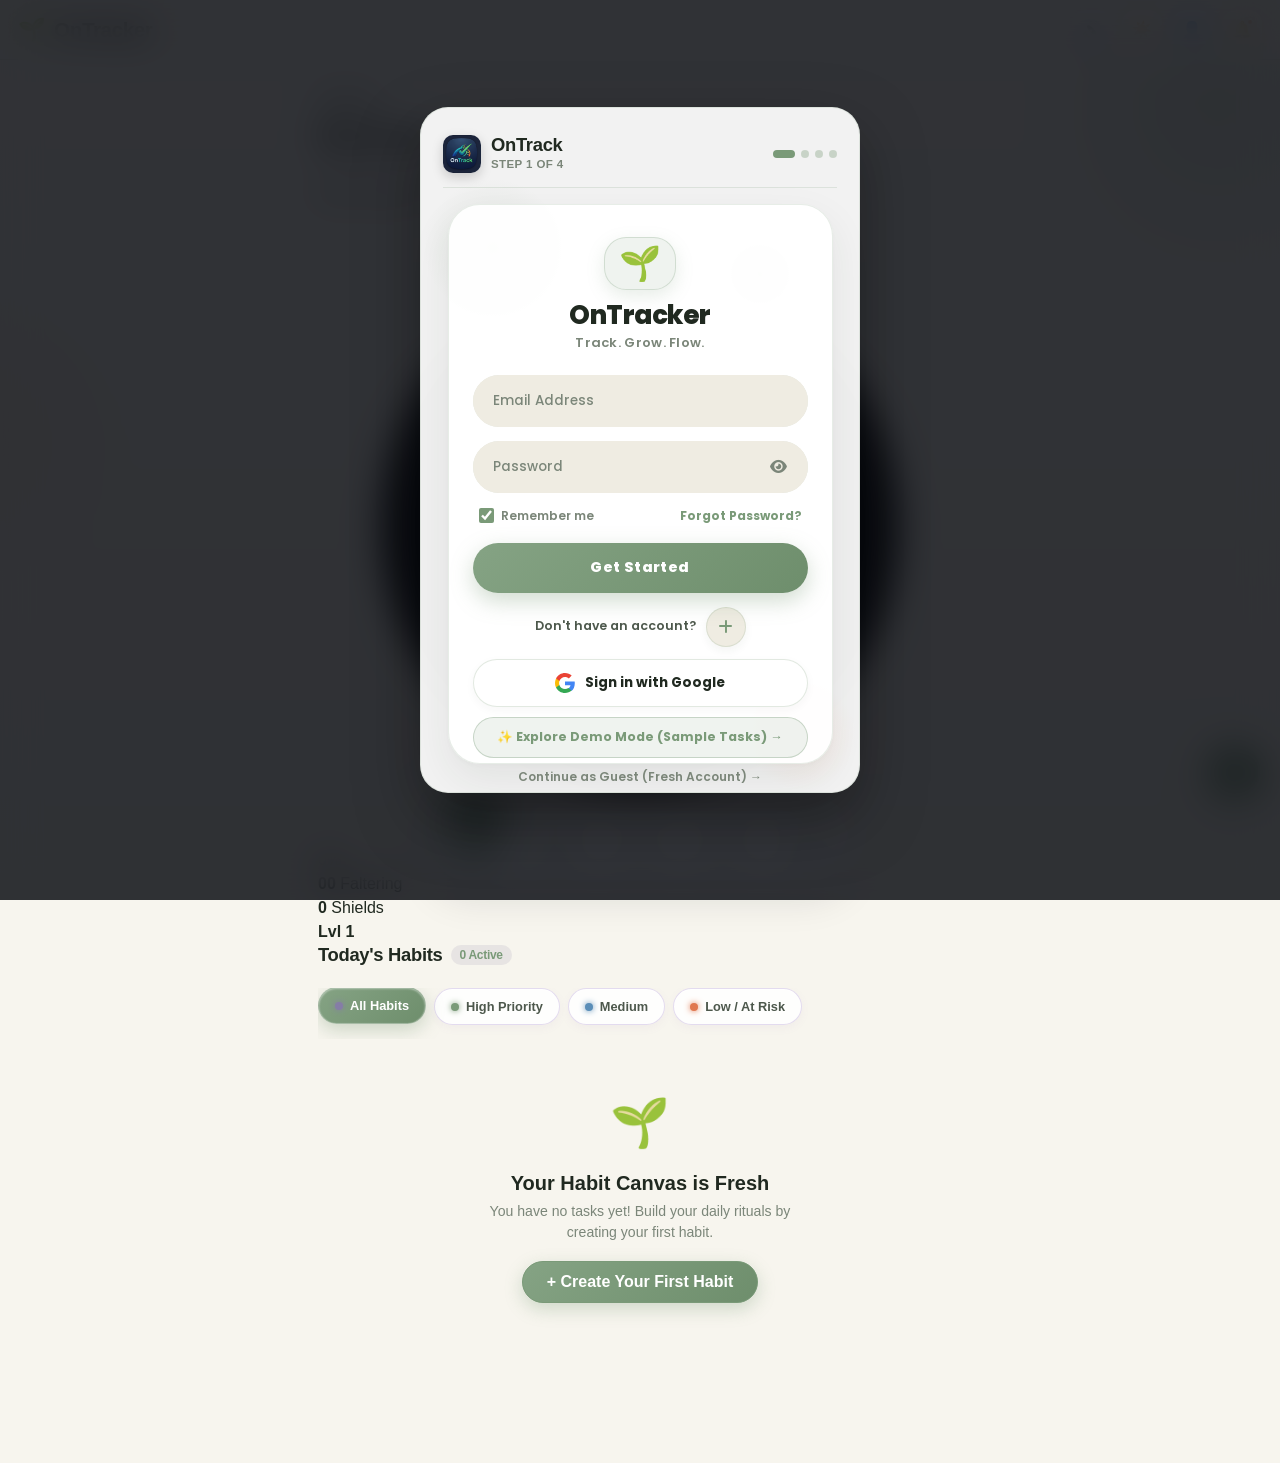
==== commit c0a87ed2: "feat(ui): reskin app to Template 1 Calm Light (Sage Green & Warm Cream)" ====
--- a/android/app/src/main/assets/www/index.html
+++ b/android/app/src/main/assets/www/index.html
@@ -31,8 +31,8 @@
   <!-- Top App Header -->
   <header class="app-header">
     <div class="brand-wrapper" style="display:flex; align-items:center; gap:8px;">
-      <img src="static/icons/logo.png" alt="OnTrack Logo" style="width:28px; height:28px; border-radius:8px; object-fit:cover; box-shadow:0 2px 8px rgba(0,0,0,0.18);">
-      <div class="brand-title">OnTrack</div>
+      <span style="font-size:1.4rem;">🌱</span>
+      <div class="brand-title">OnTracker</div>
     </div>
     <div class="header-actions">
       <!-- Sound FX Toggle -->
@@ -67,7 +67,7 @@
     <section id="tab-tracker" class="tab-content-view active">
       
       <!-- Demo Mode Alert Banner -->
-      <div id="demo-mode-banner" style="display:none; background:linear-gradient(135deg, #6366F1 0%, #8B5CF6 100%); color:#FFF; border-radius:16px; padding:10px 14px; margin-bottom:16px; box-shadow:0 4px 15px rgba(99, 102, 241, 0.3); align-items:center; justify-content:space-between; gap:10px;">
+      <div id="demo-mode-banner" style="display:none; background:linear-gradient(135deg, #7A9A78 0%, #5E7C5C 100%); color:#FFF; border-radius:18px; padding:10px 14px; margin-bottom:16px; box-shadow:0 4px 15px rgba(122, 154, 120, 0.3); align-items:center; justify-content:space-between; gap:10px;">
         <div style="display:flex; align-items:center; gap:8px;">
           <span style="font-size:1.2rem;">👀</span>
           <div>
@@ -75,7 +75,7 @@
             <div style="font-size:0.72rem; opacity:0.9;">Viewing sample tasks & simulated data</div>
           </div>
         </div>
-        <button type="button" class="btn btn-sm btn-light rounded-pill px-3 py-1" style="font-size:0.75rem; font-weight:800; color:#6366F1;" onclick="FirebaseAuthManager.exitDemoMode()">
+        <button type="button" class="btn btn-sm btn-light rounded-pill px-3 py-1" style="font-size:0.75rem; font-weight:800; color:#5E7C5C;" onclick="FirebaseAuthManager.exitDemoMode()">
           Exit Demo
         </button>
       </div>
@@ -89,53 +89,41 @@
       <!-- Aria Oracle Predictive Failure Warning Banner -->
       <div id="aria-oracle-banner-container" style="display:none; margin-bottom:18px;"></div>
 
-      <!-- 4 KPI Cards (Screen 2 exact match) -->
-      <div class="kpi-cards-grid">
-        <!-- Card 1: Faltering Habits -->
-        <div class="kpi-stat-card">
-          <div class="kpi-top-row">
-            <div class="kpi-icon-pill peach">⚠️</div>
-            <span class="kpi-card-title">Faltering Habits</span>
-          </div>
-          <div id="kpi-faltering-count" class="kpi-big-number">00</div>
-          <div class="kpi-trend-sub">All habits on track</div>
-        </div>
-
-        <!-- Card 2: Revival / Consistency Rate -->
-        <div class="kpi-stat-card">
-          <div class="kpi-top-row">
-            <div class="kpi-icon-pill mint">🔄</div>
-            <span class="kpi-card-title">Consistency Rate</span>
-          </div>
-          <div id="kpi-today-rate" class="kpi-big-number">0%</div>
-          <div class="kpi-trend-sub positive" id="kpi-today-trend">Day-by-day progress</div>
-        </div>
-
-        <!-- Card 3: Streak Shields -->
-        <div class="kpi-stat-card">
-          <div class="kpi-top-row">
-            <div class="kpi-icon-pill purple">🛡️</div>
-            <span class="kpi-card-title">Streak Shields</span>
-          </div>
-          <div id="kpi-streak-shields" class="kpi-big-number">0</div>
-          <div class="kpi-trend-sub" id="kpi-shields-sub">Earned on Level Up</div>
-        </div>
-
-        <!-- Card 4: RPG Mastery Rank -->
-        <div class="kpi-stat-card">
-          <div class="kpi-top-row">
-            <div class="kpi-icon-pill sky">⭐</div>
-            <span class="kpi-card-title">RPG Rank</span>
-          </div>
-          <div id="kpi-rpg-level" class="kpi-big-number">Lvl 1</div>
-          <div class="kpi-trend-sub" id="kpi-rpg-title">Focus Novice</div>
-        </div>
-      </div>
-
-      <!-- Section Headline: Habit Queue -->
+      <!-- Daily Progress Hero Card (Matching Template 1 Screen 4) -->
+      <div class="template-daily-progress-card">
+        <div class="daily-progress-header">
+          <span class="daily-progress-title">Daily Progress</span>
+          <span class="daily-progress-subtitle">Consistency</span>
+        </div>
+        <div class="daily-progress-ring-container">
+          <svg class="daily-progress-svg" viewBox="0 0 100 100">
+            <circle class="daily-progress-bg-track" cx="50" cy="50" r="40"></circle>
+            <circle id="daily-progress-ring-bar" class="daily-progress-fill-track" cx="50" cy="50" r="40" stroke-dasharray="251.327" stroke-dashoffset="251.327"></circle>
+          </svg>
+          <div class="daily-progress-center-val">
+            <span id="kpi-today-rate" class="daily-progress-number">0%</span>
+          </div>
+        </div>
+        <div class="daily-progress-footer-stats">
+          <div class="stat-mini-pill" title="Faltering Habits">
+            <span class="pill-dot peach"></span>
+            <span><strong id="kpi-faltering-count">00</strong> Faltering</span>
+          </div>
+          <div class="stat-mini-pill" title="Streak Shields">
+            <span class="pill-dot amber"></span>
+            <span><strong id="kpi-streak-shields">0</strong> Shields</span>
+          </div>
+          <div class="stat-mini-pill" title="RPG Focus Rank">
+            <span class="pill-dot mint"></span>
+            <span><strong id="kpi-rpg-level">Lvl 1</strong> <span id="kpi-rpg-title" style="display:none;">Focus Novice</span></span>
+          </div>
+        </div>
+      </div>
+
+      <!-- Section Headline: Today's Habits (Screen 4 exact match) -->
       <div class="section-headline-row">
         <h4 class="section-title">
-          <span>Habit Queue</span>
+          <span>Today's Habits</span>
           <span id="active-habits-count-badge" class="section-counter">0 Active</span>
         </h4>
       </div>
@@ -176,14 +164,14 @@
     <section id="tab-stacks" class="tab-content-view">
       <div class="section-headline-row">
         <h4 class="section-title">
-          <span>⛓️ Atomic Habit Stacks</span>
+          <span>Habit Stacks</span>
         </h4>
-        <button class="btn btn-sm btn-outline-primary rounded-pill px-3 shadow-sm" data-bs-toggle="modal" data-bs-target="#modal-add-stack" style="font-weight:700;">
-          + Add Stack
+        <button class="btn btn-sm btn-primary rounded-pill px-3 shadow-sm" data-bs-toggle="modal" data-bs-target="#modal-add-stack" style="font-weight:700;">
+          + Create Stack
         </button>
       </div>
-      <p style="font-size:0.8rem; color:var(--text-muted); margin-bottom:14px;">
-        Anchor new habits onto existing daily routines (<em>Atomic Habits</em> by James Clear).
+      <p style="font-size:0.82rem; color:var(--text-muted); margin-bottom:16px;">
+        Chained routines to build better patterns.
       </p>
 
       <!-- Habit Stacks Flow Visualizer -->
@@ -207,7 +195,7 @@
       </div>
     </section>
 
-    <!-- ================= TAB 3: ARIA AI HABIT COACH (SCREEN 1 EXACT MATCH) ================= -->
+    <!-- ================= TAB 3: ARIA AI COACH (SCREEN 6 EXACT MATCH) ================= -->
     <section id="tab-aria" class="tab-content-view">
       <div class="aria-view-container">
         
@@ -216,12 +204,26 @@
           <div class="aria-sparkle-halo">
             <span class="star">✦</span>
           </div>
-          <h2 class="aria-greeting-title">Hey, I'm <span>Aria</span></h2>
-          <p class="aria-subtext">Revive faltering habits with a clear AI-powered comeback plan and atomic stacks.</p>
-        </div>
-
-        <!-- Quick Prompt Pills (Screen 1 Glassmorphic Cards) -->
+          <h2 class="aria-greeting-title">AI <span>Guide</span></h2>
+          <p class="aria-subtext">Ask AI Tracker Companion for routines and consistency advice.</p>
+        </div>
+
+        <!-- Quick Prompt Pills (Screen 6 Glassmorphic Cards) -->
         <div class="aria-prompt-pills-wrap">
+          <button class="aria-prompt-pill" data-prompt="Suggest a morning routine">
+            <div class="prompt-left">
+              <span>🌅</span>
+              <span>Suggest a morning routine</span>
+            </div>
+            <span class="prompt-arrow">›</span>
+          </button>
+          <button class="aria-prompt-pill" data-prompt="Help me stay consistent">
+            <div class="prompt-left">
+              <span>🎯</span>
+              <span>Help me stay consistent</span>
+            </div>
+            <span class="prompt-arrow">›</span>
+          </button>
           <button class="aria-prompt-pill" data-prompt="Analyze all my habits and find where I struggle">
             <div class="prompt-left">
               <span>📊</span>
@@ -232,21 +234,7 @@
           <button class="aria-prompt-pill" data-prompt="Define an atomic habit stack for my study schedule">
             <div class="prompt-left">
               <span>⚡</span>
-              <span>Define my habit stack</span>
-            </div>
-            <span class="prompt-arrow">›</span>
-          </button>
-          <button class="aria-prompt-pill" data-prompt="Create a 7 days comeback sprint for my missed habits">
-            <div class="prompt-left">
-              <span>📅</span>
-              <span>7 days comeback plan</span>
-            </div>
-            <span class="prompt-arrow">›</span>
-          </button>
-          <button class="aria-prompt-pill" data-prompt="I feel tired and unmotivated today, how do I start?">
-            <div class="prompt-left">
-              <span>❤️</span>
-              <span>Motivation to restart</span>
+              <span>Define an atomic habit stack</span>
             </div>
             <span class="prompt-arrow">›</span>
           </button>
@@ -257,23 +245,28 @@
           <div class="aria-message aria-bot-msg">
             <div class="aria-avatar-icon">✦</div>
             <div class="msg-bubble" id="aria-welcome-bubble">
-              Welcome to OnTrack! You're on track with your study and consistency habits today. What would you like to accomplish next?
-            </div>
-          </div>
-        </div>
-
-        <!-- Floating Input Bar (Screen 1 bottom) -->
+              Welcome to OnTracker! You're on track with your study and consistency habits today. What would you like to accomplish next?
+            </div>
+          </div>
+        </div>
+
+        <!-- Floating Input Bar (Screen 6 bottom) -->
         <div class="aria-input-bar-wrap">
           <button class="btn-aria-add-context" title="Attach context">+</button>
-          <input type="text" id="aria-chat-input" class="aria-input-field" placeholder="Ask Aria anything about your habits...">
+          <input type="text" id="aria-chat-input" class="aria-input-field" placeholder="Message...">
           <button id="btn-aria-send" class="btn-aria-send-round" title="Send">➤</button>
         </div>
 
       </div>
     </section>
 
-    <!-- ================= TAB 4: IDENTITY LEVELING RPG & DUELS ================= -->
+    <!-- ================= TAB 4: GUILD / COMMUNITIES & RPG LEVELING (SCREEN 7 EXACT MATCH) ================= -->
     <section id="tab-rpg" class="tab-content-view">
+      <div class="section-headline-row mb-3">
+        <h4 class="section-title">
+          <span>Guild / Communities</span>
+        </h4>
+      </div>
       
       <!-- RPG Hero Character Sheet -->
       <div class="rpg-hero-card">
@@ -549,7 +542,7 @@
               <div class="toggle-setting-title">
                 <span>🌙</span> OLED Dark Mode
               </div>
-              <div class="toggle-setting-desc">Switch between Luminous Light & Midnight Dark</div>
+              <div class="toggle-setting-desc">App Theme (Calm Light / Calm Dark)</div>
             </div>
             <label class="ontrack-switch">
               <input type="checkbox" id="toggle-dark-mode">
@@ -775,7 +768,7 @@
             <!-- Loop Palette Color Picker -->
             <div class="mb-3">
               <label class="form-label" style="font-size:0.8rem; font-weight:700;">Habit Color</label>
-              <input type="hidden" id="input-habit-color" value="#7C5CFC">
+              <input type="hidden" id="input-habit-color" value="#7A9A78">
               <div id="palette-picker-container" style="display:flex; flex-wrap:wrap; gap:8px;"></div>
             </div>
 
@@ -1169,7 +1162,7 @@
                         </label>
                       </div>
 
-                      <button type="submit" class="neu-main-btn">SIGN UP</button>
+                      <button type="submit" class="neu-main-btn">Get Started</button>
                     </form>
 
                     <div class="neu-switch-area">
@@ -1224,10 +1217,10 @@
               <!-- Front: Welcome / Login Panel -->
               <div class="neu-form-panel neu-login-panel">
                 <div class="neu-logo">
-                  <i class="fa-solid fa-lock"></i>
+                  🌱
                 </div>
-                <h1 class="neu-title">Welcome</h1>
-                <p class="neu-subtitle">Login to continue your journey</p>
+                <h1 class="neu-title">OnTracker</h1>
+                <p class="neu-subtitle">Track. Grow. Flow.</p>
 
                 <form id="onboarding-form-signin">
                   <!-- Email -->
@@ -1257,7 +1250,7 @@
                     <a href="#" onclick="alert('Password reset link has been dispatched to your email.'); return false;">Forgot Password?</a>
                   </div>
 
-                  <button type="submit" class="neu-main-btn">LOGIN</button>
+                  <button type="submit" class="neu-main-btn">Get Started</button>
                 </form>
 
                 <div class="neu-switch-area">
@@ -1291,10 +1284,10 @@
               <!-- Back: Create Account Panel (NO Name Field, As Requested!) -->
               <div class="neu-form-panel neu-signup-panel">
                 <div class="neu-logo">
-                  <i class="fa-solid fa-user"></i>
+                  🌱
                 </div>
-                <h1 class="neu-title">Create Account</h1>
-                <p class="neu-subtitle">Sign up to get started</p>
+                <h1 class="neu-title">OnTracker</h1>
+                <p class="neu-subtitle">Track. Grow. Flow.</p>
 
                 <form id="onboarding-form-create">
                   <!-- Email Address -->
@@ -1334,7 +1327,7 @@
                     </label>
                   </div>
 
-                  <button type="submit" class="neu-main-btn">SIGN UP</button>
+                  <button type="submit" class="neu-main-btn">Get Started</button>
                 </form>
 
                 <div class="neu-switch-area">
@@ -1354,39 +1347,39 @@
         </div>
       </div>
 
-      <!-- STEP 2: NOTIFICATION & STORAGE PERMISSIONS (SECOND STEP) -->
+      <!-- STEP 2: NOTIFICATION & STORAGE PERMISSIONS (SECOND STEP - TEMPLATE 1 DESIGN) -->
       <div id="onboarding-step-2" class="onboarding-step-pane" style="display:none;">
-        <div class="onboarding-step-icon">🔔</div>
-        <h4 class="onboarding-step-title">App Permissions</h4>
-        <p class="onboarding-step-desc">
-          Allow notifications to receive habit cues and keep your streaks alive without forgetting:
-        </p>
-
-        <!-- Permission Card 1: Notifications -->
-        <div class="onboarding-perm-card">
-          <div class="onboarding-perm-icon">🔔</div>
-          <div class="onboarding-perm-body">
-            <div class="onboarding-perm-title">Habit Reminders & Streaks</div>
-            <div class="onboarding-perm-desc">Push notifications at your scheduled habit slots so you never break the chain.</div>
-          </div>
-          <button type="button" id="btn-allow-notifications" class="btn btn-sm btn-outline-primary rounded-pill px-3" style="font-size:0.75rem; font-weight:700; white-space:nowrap;">
-            Allow
-          </button>
-        </div>
-
-        <!-- Permission Card 2: Local Storage -->
-        <div class="onboarding-perm-card">
-          <div class="onboarding-perm-icon">💾</div>
-          <div class="onboarding-perm-body">
-            <div class="onboarding-perm-title">Private Local Storage</div>
-            <div class="onboarding-perm-desc">Saves all habits, check-ins, and study timers securely offline on this device.</div>
-          </div>
-          <span class="badge bg-success-subtle text-success rounded-pill px-3 py-2" style="font-weight:700; font-size:0.75rem;">
-            ✓ Granted
-          </span>
-        </div>
-
-        <button type="button" id="onboarding-btn-step2-next" class="btn btn-primary w-100 rounded-pill py-2 mt-4 font-weight-bold shadow-sm" style="font-weight:700;">
+        <!-- Template 1 Permission Card 1: Notification Permission -->
+        <div class="template-perm-card">
+          <div class="template-perm-badge peach">🔔</div>
+          <div class="template-perm-title">Notification Permission</div>
+          <div class="template-perm-desc">Stay on track with friendly reminders.</div>
+          <div class="template-perm-actions">
+            <button type="button" id="btn-allow-notifications" class="btn btn-primary w-100 rounded-pill py-2" style="font-weight:700;">
+              Allow
+            </button>
+            <button type="button" class="btn btn-secondary w-100 rounded-pill py-2" style="font-weight:700;" onclick="OnboardingManager.goToStep(3)">
+              Not Now
+            </button>
+          </div>
+        </div>
+
+        <!-- Template 1 Permission Card 2: Storage Permission -->
+        <div class="template-perm-card mt-3">
+          <div class="template-perm-badge amber">📁</div>
+          <div class="template-perm-title">Storage Permission</div>
+          <div class="template-perm-desc">Save your backup progress and custom files.</div>
+          <div class="template-perm-actions">
+            <button type="button" class="btn btn-primary w-100 rounded-pill py-2" style="font-weight:700;" onclick="OnboardingManager.goToStep(3)">
+              Allow
+            </button>
+            <button type="button" class="btn btn-secondary w-100 rounded-pill py-2" style="font-weight:700;" onclick="OnboardingManager.goToStep(3)">
+              Not Now
+            </button>
+          </div>
+        </div>
+
+        <button type="button" id="onboarding-btn-step2-next" class="btn btn-primary w-100 rounded-pill py-2 mt-3 font-weight-bold shadow-sm" style="font-weight:700;">
           Continue to Age →
         </button>
       </div>
--- a/android/app/src/main/assets/www/static/css/themes.css
+++ b/android/app/src/main/assets/www/static/css/themes.css
@@ -1,60 +1,66 @@
 /* ============================================================
-   ReviveHabit / Loop AI - Luminous Design System & Themes
-   Inspired by Loop Habit Tracker + ReviveAI Modern Ergonomics
+   OnTracker - Calm Design System & Themes
+   Template 1: Calm Light (Sage Green, Matcha & Warm Cream)
+   Template 2: Calm Dark (Deep Forest Charcoal & Matcha Green)
    ============================================================ */
 
 :root, [data-theme="light"] {
-  /* Luminous Pastel Dream Aesthetic (Default from ReviveAI Mockup) */
-  --bg-primary: #FAF7FC;
-  --bg-gradient: linear-gradient(180deg, #FAF7FD 0%, #F4EEF9 50%, #EFE8F6 100%);
-  --bg-secondary: #F0EAF7;
-  --bg-card: rgba(255, 255, 255, 0.88);
-  --bg-card-hover: rgba(255, 255, 255, 0.96);
-  --bg-glass: rgba(255, 255, 255, 0.85);
+  /* Template 1: Calm Light (Sage Green, Matcha & Warm Cream) */
+  --bg-primary: #F7F5EE;
+  --bg-gradient: linear-gradient(180deg, #FBF9F4 0%, #F7F5EE 50%, #F1EFE6 100%);
+  --bg-secondary: #EFECE2;
+  --bg-card: rgba(255, 255, 255, 0.94);
+  --bg-card-hover: #FFFFFF;
+  --bg-glass: rgba(247, 245, 238, 0.88);
   
-  --border-color: rgba(226, 218, 238, 0.7);
-  --border-color-strong: rgba(196, 181, 224, 0.8);
+  --border-color: rgba(122, 154, 120, 0.18);
+  --border-color-strong: rgba(122, 154, 120, 0.35);
   
-  --text-primary: #1E1B2E;
-  --text-secondary: #58536E;
-  --text-muted: #8C86A0;
+  --text-primary: #202920;
+  --text-secondary: #4D584C;
+  --text-muted: #7B8679;
   
-  --accent-primary: #7C5CFC;
-  --accent-primary-hover: #6744ED;
-  --accent-glow: rgba(124, 92, 252, 0.28);
-  --accent-gradient: linear-gradient(135deg, #8A63F8 0%, #6839ED 100%);
+  --accent-primary: #7A9A78;
+  --accent-primary-hover: #6A8B68;
+  --accent-glow: rgba(122, 154, 120, 0.30);
+  --accent-gradient: linear-gradient(135deg, #85A384 0%, #6E8E6C 100%);
   
-  --mint: #10B981;
-  --mint-bg: rgba(16, 185, 129, 0.12);
-  --mint-border: rgba(16, 185, 129, 0.3);
+  /* Palette Tokens from Template 1 */
+  --mint: #7A9A78;
+  --mint-bg: rgba(122, 154, 120, 0.14);
+  --mint-border: rgba(122, 154, 120, 0.32);
   
-  --sky: #3B82F6;
-  --sky-bg: rgba(59, 130, 246, 0.12);
-  --sky-border: rgba(59, 130, 246, 0.3);
+  --sky: #5A8EB8;
+  --sky-bg: rgba(216, 232, 245, 0.7);
+  --sky-border: rgba(90, 142, 184, 0.32);
   
-  --peach: #FF7043;
-  --peach-bg: rgba(255, 112, 67, 0.14);
-  --peach-border: rgba(255, 112, 67, 0.35);
+  --peach: #E07850;
+  --peach-bg: rgba(254, 232, 220, 0.85);
+  --peach-border: rgba(247, 185, 154, 0.45);
   
-  --purple: #8B5CF6;
-  --purple-bg: rgba(139, 92, 246, 0.14);
-  --purple-border: rgba(139, 92, 246, 0.35);
+  --amber: #D19438;
+  --amber-bg: rgba(253, 236, 200, 0.85);
+  --amber-border: rgba(245, 206, 123, 0.45);
   
-  --success: #10B981;
-  --warning: #F59E0B;
-  --danger: #EF4444;
-  --skipped-bg: rgba(245, 158, 11, 0.14);
-  --skipped-border: #F59E0B;
+  --purple: #857DA6;
+  --purple-bg: rgba(133, 125, 166, 0.14);
+  --purple-border: rgba(133, 125, 166, 0.32);
   
-  /* Floating Dock Navigation */
+  --success: #7A9A78;
+  --warning: #D19438;
+  --danger: #D9534F;
+  --skipped-bg: rgba(245, 206, 123, 0.18);
+  --skipped-border: #D19438;
+  
+  /* Floating Dock Navigation (Matching Template 1) */
   --dock-bg: #FFFFFF;
-  --dock-border: rgba(226, 218, 238, 0.7);
-  --dock-shadow: 0 16px 40px rgba(120, 100, 170, 0.16);
-  --dock-active: #22C55E;
+  --dock-border: rgba(122, 154, 120, 0.18);
+  --dock-shadow: 0 16px 40px rgba(40, 50, 40, 0.08);
+  --dock-active: #7A9A78;
   
-  --shadow-sm: 0 3px 8px rgba(130, 110, 170, 0.05);
-  --shadow-md: 0 8px 24px rgba(130, 110, 170, 0.08);
-  --shadow-lg: 0 16px 36px rgba(130, 110, 170, 0.14);
+  --shadow-sm: 0 3px 8px rgba(40, 50, 40, 0.04);
+  --shadow-md: 0 8px 24px rgba(40, 50, 40, 0.06);
+  --shadow-lg: 0 16px 36px rgba(40, 50, 40, 0.10);
   
   --radius-xs: 8px;
   --radius-sm: 12px;
@@ -62,115 +68,124 @@
   --radius-lg: 24px;
   --radius-full: 9999px;
   
-  --calendar-day-bg: rgba(255, 255, 255, 0.6);
-  --calendar-day-hover: #EDE6F7;
+  --calendar-day-bg: rgba(255, 255, 255, 0.7);
+  --calendar-day-hover: #EFECE2;
 }
 
 [data-theme="dark"] {
-  --bg-primary: #0F0E17;
-  --bg-gradient: linear-gradient(180deg, #13111C 0%, #0F0E17 100%);
-  --bg-secondary: #1A1726;
-  --bg-card: rgba(28, 25, 41, 0.88);
-  --bg-card-hover: rgba(38, 33, 56, 0.96);
-  --bg-glass: rgba(24, 21, 36, 0.85);
+  /* Template 2: Calm Dark (Matcha Charcoal) */
+  --bg-primary: #1A211B;
+  --bg-gradient: linear-gradient(180deg, #1E261F 0%, #151A15 100%);
+  --bg-secondary: #242D25;
+  --bg-card: rgba(32, 41, 33, 0.90);
+  --bg-card-hover: rgba(40, 52, 42, 0.96);
+  --bg-glass: rgba(26, 33, 27, 0.88);
   
-  --border-color: rgba(255, 255, 255, 0.09);
-  --border-color-strong: rgba(255, 255, 255, 0.18);
+  --border-color: rgba(122, 154, 120, 0.20);
+  --border-color-strong: rgba(122, 154, 120, 0.38);
   
-  --text-primary: #F8F7FC;
-  --text-secondary: #A6A0BC;
-  --text-muted: #6E6886;
+  --text-primary: #F2F4F0;
+  --text-secondary: #B4BEB2;
+  --text-muted: #7E8A7C;
   
-  --accent-primary: #947BFD;
-  --accent-primary-hover: #8364FC;
-  --accent-glow: rgba(148, 123, 253, 0.35);
-  --accent-gradient: linear-gradient(135deg, #947BFD 0%, #704BF6 100%);
+  --accent-primary: #85A384;
+  --accent-primary-hover: #96B495;
+  --accent-glow: rgba(133, 163, 132, 0.35);
+  --accent-gradient: linear-gradient(135deg, #85A384 0%, #6E8E6C 100%);
   
-  --mint: #34D399;
-  --mint-bg: rgba(52, 211, 153, 0.16);
-  --mint-border: rgba(52, 211, 153, 0.35);
+  --mint: #85A384;
+  --mint-bg: rgba(133, 163, 132, 0.18);
+  --mint-border: rgba(133, 163, 132, 0.35);
   
-  --sky: #60A5FA;
-  --sky-bg: rgba(96, 165, 250, 0.16);
-  --sky-border: rgba(96, 165, 250, 0.35);
+  --sky: #6FA2CC;
+  --sky-bg: rgba(111, 162, 204, 0.18);
+  --sky-border: rgba(111, 162, 204, 0.35);
   
-  --peach: #FB923C;
-  --peach-bg: rgba(251, 146, 60, 0.16);
-  --peach-border: rgba(251, 146, 60, 0.35);
+  --peach: #F09A7A;
+  --peach-bg: rgba(240, 154, 122, 0.18);
+  --peach-border: rgba(240, 154, 122, 0.35);
   
-  --purple: #A78BFA;
-  --purple-bg: rgba(167, 139, 250, 0.16);
-  --purple-border: rgba(167, 139, 250, 0.35);
+  --amber: #E2B663;
+  --amber-bg: rgba(226, 182, 99, 0.18);
+  --amber-border: rgba(226, 182, 99, 0.35);
   
-  --success: #34D399;
-  --warning: #FBBF24;
-  --danger: #F87171;
-  --skipped-bg: rgba(251, 191, 36, 0.16);
-  --skipped-border: #FBBF24;
+  --purple: #A29ABF;
+  --purple-bg: rgba(162, 154, 191, 0.18);
+  --purple-border: rgba(162, 154, 191, 0.35);
   
-  --dock-bg: #1A1726;
-  --dock-border: rgba(255, 255, 255, 0.1);
-  --dock-shadow: 0 16px 40px rgba(0, 0, 0, 0.5);
-  --dock-active: #22C55E;
+  --success: #85A384;
+  --warning: #E2B663;
+  --danger: #E57373;
+  --skipped-bg: rgba(226, 182, 99, 0.18);
+  --skipped-border: #E2B663;
   
-  --shadow-sm: 0 3px 8px rgba(0, 0, 0, 0.25);
-  --shadow-md: 0 8px 24px rgba(0, 0, 0, 0.35);
-  --shadow-lg: 0 16px 36px rgba(0, 0, 0, 0.5);
+  --dock-bg: #202920;
+  --dock-border: rgba(122, 154, 120, 0.22);
+  --dock-shadow: 0 16px 40px rgba(0, 0, 0, 0.55);
+  --dock-active: #85A384;
   
-  --calendar-day-bg: rgba(255, 255, 255, 0.04);
-  --calendar-day-hover: rgba(255, 255, 255, 0.09);
+  --shadow-sm: 0 3px 8px rgba(0, 0, 0, 0.3);
+  --shadow-md: 0 8px 24px rgba(0, 0, 0, 0.4);
+  --shadow-lg: 0 16px 36px rgba(0, 0, 0, 0.55);
+  
+  --calendar-day-bg: rgba(255, 255, 255, 0.05);
+  --calendar-day-hover: rgba(255, 255, 255, 0.10);
 }
 
 [data-theme="paper"] {
-  --bg-primary: #F7F4EB;
-  --bg-gradient: linear-gradient(180deg, #FBF9F2 0%, #F5F1E6 100%);
-  --bg-secondary: #EBE5D5;
-  --bg-card: rgba(253, 251, 247, 0.92);
+  --bg-primary: #F5F2E8;
+  --bg-gradient: linear-gradient(180deg, #FBF8F0 0%, #F1ECE0 100%);
+  --bg-secondary: #EAE4D4;
+  --bg-card: rgba(254, 252, 248, 0.94);
   --bg-card-hover: #FFFFFF;
-  --bg-glass: rgba(247, 244, 235, 0.9);
+  --bg-glass: rgba(245, 242, 232, 0.90);
   
-  --border-color: #E2DAC8;
-  --border-color-strong: #CDC3AD;
+  --border-color: #DFD7C4;
+  --border-color-strong: #CFC5AE;
   
-  --text-primary: #2C261E;
-  --text-secondary: #655B4C;
-  --text-muted: #958B7B;
+  --text-primary: #28241D;
+  --text-secondary: #5D5446;
+  --text-muted: #8E8472;
   
-  --accent-primary: #92400E;
-  --accent-primary-hover: #78350F;
-  --accent-glow: rgba(146, 64, 14, 0.25);
-  --accent-gradient: linear-gradient(135deg, #A1501D 0%, #7B340B 100%);
+  --accent-primary: #6E8B6C;
+  --accent-primary-hover: #5A7558;
+  --accent-glow: rgba(110, 139, 108, 0.25);
+  --accent-gradient: linear-gradient(135deg, #7A9A78 0%, #5E7C5C 100%);
   
-  --mint: #2E7D32;
-  --mint-bg: rgba(46, 125, 50, 0.12);
-  --mint-border: rgba(46, 125, 50, 0.3);
+  --mint: #6E8B6C;
+  --mint-bg: rgba(110, 139, 108, 0.14);
+  --mint-border: rgba(110, 139, 108, 0.32);
   
-  --sky: #1565C0;
-  --sky-bg: rgba(21, 101, 192, 0.12);
-  --sky-border: rgba(21, 101, 192, 0.3);
+  --sky: #4A7A9B;
+  --sky-bg: rgba(74, 122, 155, 0.14);
+  --sky-border: rgba(74, 122, 155, 0.32);
   
-  --peach: #C2410C;
-  --peach-bg: rgba(194, 65, 12, 0.12);
-  --peach-border: rgba(194, 65, 12, 0.3);
+  --peach: #C86848;
+  --peach-bg: rgba(200, 104, 72, 0.14);
+  --peach-border: rgba(200, 104, 72, 0.32);
   
-  --purple: #6B21A8;
-  --purple-bg: rgba(107, 33, 168, 0.12);
-  --purple-border: rgba(107, 33, 168, 0.3);
+  --amber: #B88328;
+  --amber-bg: rgba(184, 131, 40, 0.14);
+  --amber-border: rgba(184, 131, 40, 0.32);
   
-  --success: #2E7D32;
-  --warning: #B45309;
-  --danger: #B91C1C;
-  --skipped-bg: rgba(180, 83, 9, 0.14);
-  --skipped-border: #B45309;
+  --purple: #786C94;
+  --purple-bg: rgba(120, 108, 148, 0.14);
+  --purple-border: rgba(120, 108, 148, 0.32);
   
-  --dock-bg: #FDFBF7;
-  --dock-border: #E2DAC8;
-  --dock-shadow: 0 16px 36px rgba(44, 38, 30, 0.12);
-  --dock-active: #22C55E;
+  --success: #6E8B6C;
+  --warning: #B88328;
+  --danger: #B34A4A;
+  --skipped-bg: rgba(184, 131, 40, 0.14);
+  --skipped-border: #B88328;
   
-  --shadow-sm: 0 3px 8px rgba(44, 38, 30, 0.05);
-  --shadow-md: 0 8px 24px rgba(44, 38, 30, 0.08);
-  --shadow-lg: 0 16px 36px rgba(44, 38, 30, 0.12);
+  --dock-bg: #FCFAF5;
+  --dock-border: #DFD7C4;
+  --dock-shadow: 0 16px 36px rgba(40, 36, 29, 0.10);
+  --dock-active: #6E8B6C;
+  
+  --shadow-sm: 0 3px 8px rgba(40, 36, 29, 0.05);
+  --shadow-md: 0 8px 24px rgba(40, 36, 29, 0.08);
+  --shadow-lg: 0 16px 36px rgba(40, 36, 29, 0.12);
   
   --calendar-day-bg: rgba(0, 0, 0, 0.03);
   --calendar-day-hover: rgba(0, 0, 0, 0.06);
--- a/android/app/src/main/assets/www/static/css/mobile-app.css
+++ b/android/app/src/main/assets/www/static/css/mobile-app.css
@@ -38,7 +38,7 @@
   width: 380px;
   height: 380px;
   border-radius: 50%;
-  background: radial-gradient(circle, rgba(196, 168, 255, 0.28) 0%, rgba(196, 168, 255, 0) 70%);
+  background: radial-gradient(circle, rgba(133, 163, 132, 0.18) 0%, rgba(133, 163, 132, 0) 70%);
   pointer-events: none;
   z-index: 0;
 }
@@ -51,7 +51,7 @@
   width: 320px;
   height: 320px;
   border-radius: 50%;
-  background: radial-gradient(circle, rgba(255, 200, 225, 0.22) 0%, rgba(255, 200, 225, 0) 70%);
+  background: radial-gradient(circle, rgba(247, 185, 154, 0.16) 0%, rgba(247, 185, 154, 0) 70%);
   pointer-events: none;
   z-index: 0;
 }
@@ -430,14 +430,14 @@
 .status-filter-pill:hover {
   transform: translateY(-2px);
   border-color: var(--accent-primary);
-  box-shadow: 0 6px 14px rgba(124, 92, 252, 0.15);
+  box-shadow: 0 6px 14px rgba(122, 154, 120, 0.2);
 }
 
 .status-filter-pill.active {
   background: var(--accent-gradient);
   color: #FFFFFF;
   border-color: rgba(255, 255, 255, 0.3);
-  box-shadow: 0 6px 18px rgba(124, 92, 252, 0.35), inset 0 1px 2px rgba(255, 255, 255, 0.45);
+  box-shadow: 0 6px 18px rgba(122, 154, 120, 0.35), inset 0 1px 2px rgba(255, 255, 255, 0.45);
   transform: translateY(-1px);
 }
 
@@ -703,12 +703,12 @@
   width: 76px;
   height: 76px;
   border-radius: 50%;
-  background: linear-gradient(135deg, rgba(167, 139, 250, 0.35) 0%, rgba(124, 92, 252, 0.2) 100%);
+  background: linear-gradient(135deg, rgba(133, 163, 132, 0.35) 0%, rgba(110, 142, 108, 0.2) 100%);
   display: flex;
   align-items: center;
   justify-content: center;
   margin: 0 auto 14px auto;
-  box-shadow: 0 0 36px rgba(139, 92, 246, 0.35), inset 0 2px 4px rgba(255, 255, 255, 0.6);
+  box-shadow: 0 0 36px rgba(122, 154, 120, 0.35), inset 0 2px 4px rgba(255, 255, 255, 0.6);
   border: 2px solid rgba(255, 255, 255, 0.8);
 }
 
@@ -734,7 +734,7 @@
 }
 
 .aria-greeting-title span {
-  background: linear-gradient(135deg, #7C5CFC 0%, #C084FC 100%);
+  background: linear-gradient(135deg, #7A9A78 0%, #5E7C5C 100%);
   -webkit-background-clip: text;
   -webkit-text-fill-color: transparent;
 }
@@ -837,7 +837,7 @@
 .aria-action-chip {
   background: rgba(124, 92, 252, 0.1);
   border: 1px solid rgba(124, 92, 252, 0.25);
-  color: #6D28D9;
+  color: #385E36;
   border-radius: 999px;
   padding: 6px 14px;
   font-size: 0.8rem;
@@ -850,7 +850,7 @@
 }
 
 .aria-action-chip:hover {
-  background: #7C5CFC;
+  background: #7A9A78;
   color: #FFFFFF;
   transform: translateY(-1px);
   box-shadow: 0 4px 12px rgba(124, 92, 252, 0.3);
@@ -1189,20 +1189,20 @@
 
 /* Glowing Shield Button */
 .btn-use-shield {
-  background: linear-gradient(135deg, #8B5CF6 0%, #6D28D9 100%);
-  color: white;
-  border: 1px solid rgba(255, 255, 255, 0.3);
+  background: linear-gradient(135deg, #F5CE7B 0%, #D19438 100%);
+  color: #202920;
+  border: 1px solid rgba(255, 255, 255, 0.4);
   padding: 6px 14px;
   border-radius: var(--radius-full);
   font-size: 0.76rem;
   font-weight: 800;
-  box-shadow: 0 5px 16px rgba(139, 92, 246, 0.35), inset 0 1px 2px rgba(255, 255, 255, 0.45);
+  box-shadow: 0 5px 16px rgba(209, 148, 56, 0.35), inset 0 1px 2px rgba(255, 255, 255, 0.45);
   transition: all 0.22s cubic-bezier(0.34, 1.56, 0.64, 1);
 }
 
 .btn-use-shield:hover {
   transform: translateY(-2px);
-  box-shadow: 0 8px 22px rgba(139, 92, 246, 0.45);
+  box-shadow: 0 8px 22px rgba(209, 148, 56, 0.45);
 }
 
 .rpg-xp-track-bg {
@@ -1516,8 +1516,8 @@
   width: 58px;
   height: 58px;
   border-radius: 50%;
-  background: linear-gradient(135deg, #22C55E 0%, #16A34A 100%);
-  box-shadow: 0 10px 26px rgba(34, 197, 94, 0.65), 0 0 35px rgba(34, 197, 94, 0.45);
+  background: linear-gradient(135deg, #85A384 0%, #6E8E6C 100%);
+  box-shadow: 0 10px 26px rgba(122, 154, 120, 0.65), 0 0 32px rgba(122, 154, 120, 0.45);
   border: 3.5px solid var(--dock-bg, #FFFFFF);
   pointer-events: none;
   z-index: 3;
@@ -1532,7 +1532,7 @@
   transform: translateX(-50%);
   width: 48px;
   height: 36px;
-  background: radial-gradient(ellipse at top, rgba(34, 197, 94, 0.35) 0%, rgba(34, 197, 94, 0.1) 50%, transparent 80%);
+  background: radial-gradient(ellipse at top, rgba(122, 154, 120, 0.35) 0%, rgba(122, 154, 120, 0.1) 50%, transparent 80%);
   border-radius: 50%;
   pointer-events: none;
   z-index: 2;
@@ -1540,10 +1540,10 @@
 
 @keyframes glowingPulse {
   0%, 100% {
-    box-shadow: 0 10px 24px rgba(34, 197, 94, 0.65), 0 0 32px rgba(34, 197, 94, 0.4);
+    box-shadow: 0 10px 24px rgba(122, 154, 120, 0.65), 0 0 32px rgba(122, 154, 120, 0.4);
   }
   50% {
-    box-shadow: 0 12px 30px rgba(34, 197, 94, 0.8), 0 0 42px rgba(34, 197, 94, 0.55);
+    box-shadow: 0 12px 30px rgba(122, 154, 120, 0.8), 0 0 42px rgba(122, 154, 120, 0.55);
   }
 }
 
@@ -1609,12 +1609,12 @@
   width: 52px;
   height: 52px;
   border-radius: 50%;
-  background: linear-gradient(135deg, #8B5CF6 0%, #6D28D9 100%);
+  background: var(--accent-gradient);
   color: white;
   display: flex;
   align-items: center;
   justify-content: center;
-  box-shadow: 0 10px 28px rgba(139, 92, 246, 0.45), inset 0 2px 4px rgba(255, 255, 255, 0.5);
+  box-shadow: 0 10px 28px rgba(122, 154, 120, 0.45), inset 0 2px 4px rgba(255, 255, 255, 0.5);
   border: 2px solid rgba(255, 255, 255, 0.4);
   font-size: 1.6rem;
   z-index: 1030;
@@ -1623,7 +1623,7 @@
 
 .fab-add-habit:hover {
   transform: translateY(-3px) scale(1.08) rotate(90deg);
-  box-shadow: 0 14px 34px rgba(139, 92, 246, 0.6);
+  box-shadow: 0 14px 34px rgba(122, 154, 120, 0.6);
 }
 
 .fab-add-habit:active {
@@ -2780,3 +2780,200 @@
   border-color: var(--accent-primary);
   color: #FFFFFF;
 }
+
+/* ============================================================
+   TEMPLATE 1: CALM LIGHT (SAGE GREEN, MATCHA & WARM CREAM)
+   Modern Ergonomic Pill Styling & Tactile Surfaces
+   ============================================================ */
+
+/* Primary and Action Pill Buttons */
+.btn-primary,
+.btn-action-primary,
+.btn-complete-stack,
+.btn-action-main {
+  background: var(--accent-gradient, linear-gradient(135deg, #85A384 0%, #6E8E6C 100%)) !important;
+  background-color: var(--accent-primary, #7A9A78) !important;
+  border-color: var(--accent-primary, #7A9A78) !important;
+  color: #FFFFFF !important;
+  border-radius: 9999px !important;
+  box-shadow: 0 6px 18px rgba(122, 154, 120, 0.32) !important;
+  font-weight: 700 !important;
+  transition: all 0.22s cubic-bezier(0.34, 1.56, 0.64, 1) !important;
+}
+
+.btn-primary:hover,
+.btn-action-primary:hover,
+.btn-complete-stack:hover,
+.btn-action-main:hover {
+  background-color: var(--accent-primary-hover, #6A8B68) !important;
+  border-color: var(--accent-primary-hover, #6A8B68) !important;
+  transform: translateY(-2px) !important;
+  box-shadow: 0 8px 24px rgba(122, 154, 120, 0.45) !important;
+}
+
+.btn-primary:active,
+.btn-action-primary:active {
+  transform: scale(0.96) !important;
+}
+
+/* Secondary & Neutral Pill Buttons (Not Now / Cancel / Back) */
+.btn-secondary,
+.btn-neutral-pill,
+.btn-not-now {
+  background: var(--bg-secondary, #EFECE2) !important;
+  border: 1.5px solid var(--border-color, rgba(122, 154, 120, 0.2)) !important;
+  color: var(--text-primary, #202920) !important;
+  border-radius: 9999px !important;
+  font-weight: 700 !important;
+  transition: all 0.22s ease !important;
+}
+
+.btn-secondary:hover,
+.btn-neutral-pill:hover,
+.btn-not-now:hover {
+  background: #E5E1D5 !important;
+  transform: translateY(-1px) !important;
+}
+
+/* Outline Pill Buttons */
+.btn-outline-primary {
+  color: var(--accent-primary, #7A9A78) !important;
+  border: 1.5px solid var(--accent-primary, #7A9A78) !important;
+  border-radius: 9999px !important;
+  font-weight: 700 !important;
+  background: transparent !important;
+}
+
+.btn-outline-primary:hover {
+  background: var(--accent-primary, #7A9A78) !important;
+  border-color: var(--accent-primary, #7A9A78) !important;
+  color: #FFFFFF !important;
+  box-shadow: 0 4px 14px rgba(122, 154, 120, 0.3) !important;
+}
+
+/* Template 1 Notification & Storage Permission Cards */
+.template-perm-card {
+  background: var(--bg-card, #FFFFFF);
+  border-radius: 26px;
+  padding: 22px 20px;
+  text-align: center;
+  border: 1.5px solid var(--border-color, rgba(122, 154, 120, 0.18));
+  box-shadow: 0 8px 24px rgba(40, 50, 40, 0.06);
+  margin-bottom: 16px;
+}
+
+.template-perm-badge {
+  width: 72px;
+  height: 72px;
+  border-radius: 50%;
+  display: flex;
+  align-items: center;
+  justify-content: center;
+  font-size: 30px;
+  margin: 0 auto 14px;
+}
+
+.template-perm-badge.peach {
+  background: #FEE8DC;
+  color: #E07850;
+  box-shadow: 0 4px 16px rgba(224, 120, 80, 0.18);
+}
+
+.template-perm-badge.amber {
+  background: #FDECC8;
+  color: #D19438;
+  box-shadow: 0 4px 16px rgba(209, 148, 56, 0.18);
+}
+
+.template-perm-title {
+  font-size: 1.25rem;
+  font-weight: 800;
+  color: var(--text-primary, #202920);
+  margin-bottom: 6px;
+}
+
+.template-perm-desc {
+  font-size: 0.85rem;
+  color: var(--text-secondary, #4D584C);
+  line-height: 1.45;
+  margin-bottom: 18px;
+}
+
+.template-perm-actions {
+  display: flex;
+  flex-direction: column;
+  gap: 10px;
+}
+
+/* Template 1 AI Guide Companion Chat Bubbles */
+.aria-message.aria-bot-msg .msg-bubble {
+  background: #D8E8F5 !important;
+  border: 1px solid rgba(90, 142, 184, 0.25) !important;
+  color: #1F261F !important;
+  box-shadow: 0 4px 16px rgba(90, 142, 184, 0.12) !important;
+  border-radius: 20px 20px 20px 6px !important;
+}
+
+.aria-message.user-msg .msg-bubble {
+  background: var(--accent-gradient, linear-gradient(135deg, #85A384 0%, #6E8E6C 100%)) !important;
+  color: #FFFFFF !important;
+  border-radius: 20px 20px 6px 20px !important;
+  box-shadow: 0 4px 14px rgba(122, 154, 120, 0.3) !important;
+}
+
+/* Template 1 Form Controls & In-App Modals */
+.modal-content {
+  background: var(--bg-card, #FFFFFF) !important;
+  border: 1.5px solid var(--border-color, rgba(122, 154, 120, 0.2)) !important;
+  border-radius: 28px !important;
+  box-shadow: 0 20px 50px rgba(40, 50, 40, 0.12) !important;
+  color: var(--text-primary, #202920) !important;
+}
+
+.modal-header {
+  border-bottom: 1px solid var(--border-color, rgba(122, 154, 120, 0.15)) !important;
+}
+
+.modal-footer {
+  border-top: 1px solid var(--border-color, rgba(122, 154, 120, 0.15)) !important;
+}
+
+.form-control,
+.form-select {
+  background-color: var(--bg-secondary, #F7F5EE) !important;
+  border: 1.5px solid rgba(122, 154, 120, 0.22) !important;
+  color: var(--text-primary, #202920) !important;
+  font-weight: 600 !important;
+}
+
+.form-control:focus,
+.form-select:focus {
+  background-color: #FFFFFF !important;
+  border-color: var(--accent-primary, #7A9A78) !important;
+  box-shadow: 0 0 0 3px rgba(122, 154, 120, 0.20) !important;
+}
+
+/* Template 1 Habit Stacks Chain */
+.stack-flow-card,
+.habit-stack-card {
+  border-radius: 24px !important;
+  border: 1.5px solid var(--border-color) !important;
+  background: var(--bg-card) !important;
+  box-shadow: 0 4px 16px rgba(40, 50, 40, 0.05) !important;
+}
+
+/* Template 1 Bottom Dock Glowing Circle */
+.nav-glowing-circle {
+  background: linear-gradient(135deg, #85A384 0%, #6E8E6C 100%) !important;
+  box-shadow: 0 10px 26px rgba(122, 154, 120, 0.65), 0 0 32px rgba(122, 154, 120, 0.45) !important;
+}
+
+.nav-glow-beam {
+  background: radial-gradient(ellipse at top, rgba(122, 154, 120, 0.35) 0%, rgba(122, 154, 120, 0.1) 50%, transparent 80%) !important;
+}
+
+/* Dynamic Greeting matching Template 1 */
+.user-greeting-section .greeting-name {
+  color: var(--text-primary);
+  font-weight: 800;
+}
--- a/android/app/src/main/assets/www/static/css/neumorphic-auth.css
+++ b/android/app/src/main/assets/www/static/css/neumorphic-auth.css
@@ -1,6 +1,6 @@
 /* ==========================================================================
-   NEUMORPHIC 3D AUTHENTICATION FORM UI (LOGIN & CREATE ACCOUNT)
-   Matching User Mockup: Soft double shadows, 3D flip card, electric borders
+   AUTHENTICATION UI (LOGIN & CREATE ACCOUNT) - CALM LIGHT (TEMPLATE 1)
+   Matching User Mockup: Sage Green, Matcha & Warm Cream with Pill Ergonomics
    ========================================================================== */
 
 .neumorphic-auth-container {
@@ -11,46 +11,46 @@
   align-items: center;
   padding: 6px 0 12px;
   overflow: visible;
-  font-family: "Poppins", -apple-system, BlinkMacSystemFont, "Segoe UI", Roboto, sans-serif;
-}
-
-/* Floating Ambient Neumorphic Background Spheres */
+  font-family: -apple-system, BlinkMacSystemFont, "Plus Jakarta Sans", "Poppins", sans-serif;
+}
+
+/* Floating Ambient Spheres in Soft Sage and Matcha */
 .neu-bg-circle {
   position: absolute;
   border-radius: 50%;
-  background: #e7ebf0;
-  box-shadow: 15px 15px 30px rgba(163, 177, 198, .55), -15px -15px 30px rgba(255, 255, 255, .9);
+  background: radial-gradient(circle, rgba(122, 154, 120, 0.15) 0%, rgba(122, 154, 120, 0) 70%);
   z-index: 0;
   pointer-events: none;
-  animation: neuFloating 6s ease-in-out infinite;
+  animation: neuFloating 7s ease-in-out infinite;
 }
 
 .neu-bg1 {
-  width: 130px;
-  height: 130px;
-  top: -25px;
+  width: 140px;
+  height: 140px;
+  top: -20px;
   left: -20px;
 }
 
 .neu-bg2 {
-  width: 100px;
-  height: 100px;
+  width: 110px;
+  height: 110px;
   right: -20px;
   bottom: -15px;
-  animation-delay: 1.5s;
+  animation-delay: 2s;
+  background: radial-gradient(circle, rgba(247, 185, 154, 0.18) 0%, rgba(247, 185, 154, 0) 70%);
 }
 
 .neu-bg3 {
-  width: 50px;
-  height: 50px;
+  width: 60px;
+  height: 60px;
   right: 12%;
   top: 8%;
-  animation-delay: 3s;
+  animation-delay: 3.5s;
 }
 
 @keyframes neuFloating {
   0%, 100% { transform: translateY(0); }
-  50% { transform: translateY(-14px); }
+  50% { transform: translateY(-12px); }
 }
 
 .neu-auth-wrapper {
@@ -64,9 +64,9 @@
 .neu-auth-card {
   position: relative;
   width: 100%;
-  min-height: 575px;
+  min-height: 560px;
   transform-style: preserve-3d;
-  transition: transform 0.95s cubic-bezier(.68, -0.55, .27, 1.55);
+  transition: transform 0.85s cubic-bezier(.34, 1.56, .64, 1);
 }
 
 .neu-auth-card.flipped {
@@ -76,210 +76,169 @@
 .neu-form-panel {
   position: absolute;
   inset: 0;
-  padding: 30px 24px 22px;
-  border-radius: 35px;
-  background: #e7ebf0;
-  box-shadow: 20px 20px 40px rgba(163, 177, 198, .65), -20px -20px 40px rgba(255, 255, 255, .95);
+  padding: 32px 24px 24px;
+  border-radius: 32px;
+  background: var(--bg-card, #FFFFFF);
+  border: 1.5px solid var(--border-color, rgba(122, 154, 120, 0.18));
+  box-shadow: 0 16px 40px rgba(40, 50, 40, 0.08), 0 2px 6px rgba(0, 0, 0, 0.03);
   backface-visibility: hidden;
   -webkit-backface-visibility: hidden;
   display: flex;
   flex-direction: column;
   justify-content: flex-start;
-  color: #303943;
+  color: var(--text-primary, #202920);
 }
 
 .neu-signup-panel {
   transform: rotateY(180deg);
 }
 
-/* 3D Elevated Neumorphic Circular Logo Container */
+/* Template 1 Sprout Logo Container */
 .neu-logo {
-  width: 78px;
-  height: 78px;
-  margin: 0 auto 12px;
-  display: flex;
-  justify-content: center;
-  align-items: center;
-  border-radius: 50%;
-  font-size: 28px;
-  color: #087cff;
-  background: #e7ebf0;
-  box-shadow: 9px 9px 18px rgba(163, 177, 198, .65), -9px -9px 18px rgba(255, 255, 255, .95);
+  width: 72px;
+  height: 72px;
+  margin: 0 auto 10px;
+  display: flex;
+  justify-content: center;
+  align-items: center;
+  border-radius: 22px;
+  font-size: 34px;
+  color: var(--accent-primary, #7A9A78);
+  background: rgba(122, 154, 120, 0.12);
+  border: 1.5px solid rgba(122, 154, 120, 0.25);
+  box-shadow: 0 6px 18px rgba(122, 154, 120, 0.18);
   transition: 0.4s cubic-bezier(0.34, 1.56, 0.64, 1);
 }
 
 .neu-logo:hover {
-  transform: translateY(-4px) rotate(8deg);
-  box-shadow: 12px 12px 22px rgba(163, 177, 198, .75), -12px -12px 22px rgba(255, 255, 255, 1);
+  transform: translateY(-3px) scale(1.05);
+  box-shadow: 0 8px 24px rgba(122, 154, 120, 0.26);
 }
 
 .neu-title {
   text-align: center;
-  font-size: 25px;
+  font-size: 26px;
   font-weight: 800;
-  color: #303943;
-  margin-bottom: 3px;
+  color: var(--text-primary, #202920);
+  margin-bottom: 2px;
   letter-spacing: -0.5px;
 }
 
 .neu-subtitle {
   text-align: center;
-  color: #7c858e;
+  color: var(--text-muted, #7B8679);
   font-size: 13px;
-  margin-bottom: 20px;
-}
-
-/* Inset Neumorphic Input Group with Rotating Electric Glow Border */
+  margin-bottom: 22px;
+  font-weight: 600;
+  letter-spacing: 0.3px;
+}
+
+/* Pill Input Group matching Template 1 */
 .neu-input-group {
   position: relative;
   width: 100%;
   height: 52px;
-  margin-bottom: 15px;
+  margin-bottom: 14px;
 }
 
 .neu-electric-border {
   position: absolute;
-  inset: -2px;
-  border-radius: 19px;
-  overflow: hidden;
+  inset: 0;
+  border-radius: 9999px;
+  border: 1.5px solid rgba(122, 154, 120, 0.22);
   pointer-events: none;
-  opacity: 0;
-  transition: opacity .25s ease;
+  transition: border-color 0.25s ease, box-shadow 0.25s ease;
   z-index: 10;
 }
 
-.neu-electric-border::before {
-  content: "";
-  position: absolute;
-  width: 170%;
-  height: 170%;
-  left: -35%;
-  top: -35%;
-  background: conic-gradient(
-    from 0deg,
-    transparent 0deg,
-    transparent 30deg,
-    #00eaff 45deg,
-    #00aaff 65deg,
-    #006cff 80deg,
-    transparent 105deg,
-    transparent 360deg
-  );
-  animation: neuElectricRotate 1.1s linear infinite;
-}
-
-.neu-electric-border::after {
-  content: "";
-  position: absolute;
-  inset: 2px;
-  border-radius: 17px;
-  background: #e7ebf0;
-}
-
 .neu-electric-glow {
-  position: absolute;
-  inset: -4px;
-  border-radius: 21px;
-  pointer-events: none;
-  opacity: 0;
-  filter: blur(7px);
-  z-index: 5;
+  display: none;
 }
 
 .neu-input-group:focus-within .neu-electric-border {
-  opacity: 1;
-}
-
-.neu-input-group:focus-within .neu-electric-glow {
-  opacity: .55;
-  animation: neuElectricRotate 1.1s linear infinite;
-}
-
-@keyframes neuElectricRotate {
-  from { transform: rotate(0deg); }
-  to { transform: rotate(360deg); }
+  border-color: var(--accent-primary, #7A9A78);
+  box-shadow: 0 0 0 3px rgba(122, 154, 120, 0.20);
 }
 
 .neu-input-group input {
   position: absolute;
-  inset: 2px;
-  width: calc(100% - 4px);
-  height: 48px;
+  inset: 0;
+  width: 100%;
+  height: 100%;
   border: none;
   outline: none;
-  border-radius: 16px;
-  background: #e7ebf0;
-  color: #303943;
+  border-radius: 9999px;
+  background: var(--bg-secondary, #F7F5EE);
+  color: var(--text-primary, #202920);
   font-size: 14px;
-  font-weight: 500;
-  padding: 0 46px 0 16px;
+  font-weight: 600;
+  padding: 0 46px 0 20px;
   z-index: 20;
-  box-shadow: inset 6px 6px 12px rgba(163, 177, 198, .55), inset -6px -6px 12px rgba(255, 255, 255, .95);
-  transition: box-shadow .25s ease;
+  transition: background-color 0.2s ease;
 }
 
 .neu-input-group input:focus {
-  box-shadow: inset 3px 3px 7px rgba(163, 177, 198, .55), inset -3px -3px 7px rgba(255, 255, 255, .95);
+  background: #FFFFFF;
 }
 
 .neu-input-group label {
   position: absolute;
-  left: 18px;
-  top: 15px;
+  left: 20px;
+  top: 16px;
   z-index: 30;
-  color: #89929c;
-  font-size: 14px;
+  color: var(--text-muted, #7B8679);
+  font-size: 13.5px;
   font-weight: 500;
   pointer-events: none;
-  transition: all .25s ease;
+  transition: all 0.22s ease;
 }
 
 .neu-input-group input:focus + label,
 .neu-input-group input:not(:placeholder-shown) + label {
   top: -10px;
-  left: 14px;
-  padding: 1px 8px;
-  border-radius: 7px;
-  color: #0072ff;
+  left: 18px;
+  padding: 1px 10px;
+  border-radius: 999px;
+  color: #FFFFFF;
+  background: var(--accent-primary, #7A9A78);
   font-size: 10px;
   font-weight: 700;
-  background: #e7ebf0;
-  line-height: 14px;
+  line-height: 15px;
   white-space: nowrap;
-  box-shadow: 2px 2px 4px rgba(163, 177, 198, .3), -2px -2px 4px rgba(255, 255, 255, .8);
+  box-shadow: 0 2px 6px rgba(122, 154, 120, 0.3);
 }
 
 .neu-password-toggle {
   position: absolute;
-  right: 14px;
-  top: 11px;
-  width: 28px;
-  height: 28px;
+  right: 16px;
+  top: 13px;
+  width: 26px;
+  height: 26px;
   display: flex;
   align-items: center;
   justify-content: center;
   border: none;
   background: transparent;
-  color: #7d8790;
+  color: var(--text-muted, #7B8679);
   cursor: pointer;
   z-index: 40;
-  font-size: 16px;
+  font-size: 15px;
   transition: color 0.2s ease, transform 0.2s ease;
 }
 
 .neu-password-toggle:hover {
-  color: #006cff;
-  transform: scale(1.15);
+  color: var(--accent-primary, #7A9A78);
+  transform: scale(1.1);
 }
 
 .neu-options {
   display: flex;
   justify-content: space-between;
   align-items: center;
-  margin: 2px 4px 16px;
-  color: #7d8790;
+  margin: 4px 6px 18px;
+  color: var(--text-muted, #7B8679);
   font-size: 12px;
-  font-weight: 500;
+  font-weight: 600;
 }
 
 .neu-checkbox {
@@ -290,154 +249,141 @@
 }
 
 .neu-checkbox input {
-  accent-color: #0072ff;
+  accent-color: var(--accent-primary, #7A9A78);
   width: 15px;
   height: 15px;
   cursor: pointer;
 }
 
 .neu-options a {
-  color: #006cff;
+  color: var(--accent-primary, #7A9A78);
   text-decoration: none;
-  font-weight: 600;
+  font-weight: 700;
 }
 
 .neu-options a:hover {
   text-decoration: underline;
 }
 
-/* Elevated Neumorphic Action Button with Fluid Electric Slide */
+/* Template 1 Sage Green Pill Button */
 .neu-main-btn {
   position: relative;
-  isolation: isolate;
   width: 100%;
   height: 50px;
   border: none;
-  border-radius: 17px;
-  background: #e7ebf0;
-  color: #006cff;
-  font-size: 14px;
+  border-radius: 9999px;
+  background: var(--accent-gradient, linear-gradient(135deg, #85A384 0%, #6E8E6C 100%));
+  color: #FFFFFF;
+  font-size: 14.5px;
   font-weight: 800;
-  letter-spacing: .5px;
-  cursor: pointer;
-  overflow: hidden;
-  box-shadow: 8px 8px 16px rgba(163, 177, 198, .65), -8px -8px 16px rgba(255, 255, 255, .95);
-  transition: .3s ease;
-  display: flex;
-  align-items: center;
-  justify-content: center;
-}
-
-.neu-main-btn::before {
-  content: "";
-  position: absolute;
-  inset: 0;
-  background: linear-gradient(110deg, #006cff, #00cfff, #006cff);
-  background-size: 200% 100%;
-  transform: translateY(100%);
-  transition: transform .35s ease;
-  z-index: -1;
-}
-
-.neu-main-btn:hover::before {
-  transform: translateY(0);
-  animation: neuButtonMove 1.5s linear infinite;
-}
-
-@keyframes neuButtonMove {
-  from { background-position: 0 50%; }
-  to { background-position: 200% 50%; }
+  letter-spacing: .4px;
+  cursor: pointer;
+  display: flex;
+  align-items: center;
+  justify-content: center;
+  box-shadow: 0 8px 22px rgba(122, 154, 120, 0.35);
+  transition: all 0.25s cubic-bezier(0.34, 1.56, 0.64, 1);
 }
 
 .neu-main-btn:hover {
-  color: #fff;
+  color: #FFFFFF;
   transform: translateY(-2px);
-  box-shadow: 0 10px 25px rgba(0, 114, 255, .35);
+  box-shadow: 0 10px 28px rgba(122, 154, 120, 0.48);
 }
 
 .neu-main-btn:active {
-  transform: scale(.98);
-}
-
-/* Switch Area & Round Circular Button (+ / ←) */
+  transform: scale(0.97);
+}
+
+/* Switch Area & Round Circular Button */
 .neu-switch-area {
   display: flex;
   align-items: center;
   justify-content: center;
-  gap: 12px;
-  margin-top: 16px;
-  font-size: 12px;
-  color: #7d8790;
+  gap: 10px;
+  margin-top: 14px;
+  font-size: 12.5px;
+  color: var(--text-secondary, #4D584C);
   font-weight: 600;
 }
 
 .neu-switch-circle {
-  width: 46px;
-  height: 46px;
-  border: none;
+  width: 40px;
+  height: 40px;
+  border: 1.5px solid var(--border-color, rgba(122, 154, 120, 0.25));
   border-radius: 50%;
-  background: #e7ebf0;
-  color: #006cff;
-  font-size: 20px;
-  cursor: pointer;
-  display: flex;
-  justify-content: center;
-  align-items: center;
-  box-shadow: 7px 7px 14px rgba(163, 177, 198, .65), -7px -7px 14px rgba(255, 255, 255, .95);
-  transition: .35s ease;
+  background: var(--bg-secondary, #F7F5EE);
+  color: var(--accent-primary, #7A9A78);
+  font-size: 16px;
+  cursor: pointer;
+  display: flex;
+  justify-content: center;
+  align-items: center;
+  box-shadow: 0 4px 10px rgba(40, 50, 40, 0.05);
+  transition: all 0.25s cubic-bezier(0.34, 1.56, 0.64, 1);
 }
 
 .neu-switch-circle:hover {
-  color: #fff;
-  background: #0072ff;
+  color: #FFFFFF;
+  background: var(--accent-primary, #7A9A78);
   transform: rotate(180deg) scale(1.08);
-  box-shadow: 0 8px 25px rgba(0, 114, 255, .35);
+  box-shadow: 0 6px 16px rgba(122, 154, 120, 0.3);
 }
 
 .neu-switch-circle:active {
-  transform: scale(.92);
-}
-
-/* Social Buttons Row (Google Only) */
+  transform: scale(0.92);
+}
+
+/* Template 1 Google Sign-in Pill Button */
 .neu-social-row {
   display: flex;
   justify-content: center;
   align-items: center;
-  margin-top: 14px;
+  margin-top: 12px;
+  width: 100%;
 }
 
 .neu-social-btn {
-  width: 44px;
-  height: 44px;
-  border-radius: 50%;
-  background: #e7ebf0;
+  width: 100%;
+  height: 48px;
+  border-radius: 9999px;
+  background: #FFFFFF;
   display: inline-flex;
   align-items: center;
   justify-content: center;
-  box-shadow: 6px 6px 12px rgba(163, 177, 198, .6), -6px -6px 12px rgba(255, 255, 255, .95);
-  border: none;
-  cursor: pointer;
-  transition: all 0.25s cubic-bezier(0.4, 0, 0.2, 1);
+  gap: 10px;
+  border: 1.5px solid rgba(122, 154, 120, 0.22);
+  color: var(--text-primary, #202920);
+  font-size: 13.5px;
+  font-weight: 700;
+  box-shadow: 0 3px 10px rgba(40, 50, 40, 0.04);
+  cursor: pointer;
+  transition: all 0.22s cubic-bezier(0.34, 1.56, 0.64, 1);
+}
+
+.neu-social-btn::after {
+  content: "Sign in with Google";
 }
 
 .neu-social-btn:hover {
-  transform: translateY(-2px) scale(1.05);
-  box-shadow: 0 8px 20px rgba(66, 133, 244, .3);
+  transform: translateY(-2px);
+  background: var(--bg-secondary, #F7F5EE);
+  border-color: var(--accent-primary, #7A9A78);
+  box-shadow: 0 6px 16px rgba(40, 50, 40, 0.08);
 }
 
 .neu-social-btn:active {
-  transform: scale(0.95);
-  box-shadow: inset 3px 3px 6px rgba(163, 177, 198, .5), inset -3px -3px 6px rgba(255, 255, 255, .9);
+  transform: scale(0.98);
 }
 
 .neu-demo-btn {
   width: 100%;
   padding: 10px 16px;
-  margin-top: 14px;
-  border-radius: 14px;
-  background: #e7ebf0;
-  border: 1.5px solid rgba(124, 92, 252, 0.4);
-  color: #7C5CFC;
+  margin-top: 10px;
+  border-radius: 9999px;
+  background: rgba(122, 154, 120, 0.12);
+  border: 1.5px solid rgba(122, 154, 120, 0.35);
+  color: var(--accent-primary, #7A9A78);
   font-size: 12.5px;
   font-weight: 700;
   cursor: pointer;
@@ -445,16 +391,14 @@
   align-items: center;
   justify-content: center;
   gap: 8px;
-  box-shadow: 4px 4px 10px rgba(163, 177, 198, .5), -4px -4px 10px rgba(255, 255, 255, .9);
-  transition: all 0.25s ease;
+  transition: all 0.22s ease;
 }
 
 .neu-demo-btn:hover {
-  background: #7C5CFC;
+  background: var(--accent-primary, #7A9A78);
   color: #FFFFFF;
-  border-color: #7C5CFC;
-  transform: translateY(-2px);
-  box-shadow: 0 6px 18px rgba(124, 92, 252, 0.35);
+  transform: translateY(-1px);
+  box-shadow: 0 6px 16px rgba(122, 154, 120, 0.25);
 }
 
 .neu-demo-btn:active {
@@ -464,10 +408,10 @@
 .neu-guest-btn {
   background: transparent;
   border: none;
-  color: #7c858e;
+  color: var(--text-muted, #7B8679);
   font-size: 12px;
   font-weight: 600;
-  margin-top: 12px;
+  margin-top: 10px;
   cursor: pointer;
   text-align: center;
   width: 100%;
@@ -475,16 +419,16 @@
 }
 
 .neu-guest-btn:hover {
-  color: #0072ff;
+  color: var(--accent-primary, #7A9A78);
   text-decoration: underline;
 }
 
 /* Modal Integration for Firebase Auth Modal */
 #modal-firebase-auth .modal-content {
-  background: #e7ebf0 !important;
-  border-radius: 35px !important;
-  border: none !important;
-  box-shadow: 20px 20px 50px rgba(163, 177, 198, 0.7), -20px -20px 50px rgba(255, 255, 255, 0.9) !important;
+  background: var(--bg-primary, #F7F5EE) !important;
+  border-radius: 32px !important;
+  border: 1.5px solid var(--border-color, rgba(122, 154, 120, 0.2)) !important;
+  box-shadow: 0 20px 60px rgba(40, 50, 40, 0.15) !important;
 }
 
 #modal-firebase-auth .modal-body {
@@ -499,4 +443,3 @@
 #onboarding-step-1 .neumorphic-auth-container {
   margin: -10px 0;
 }
-
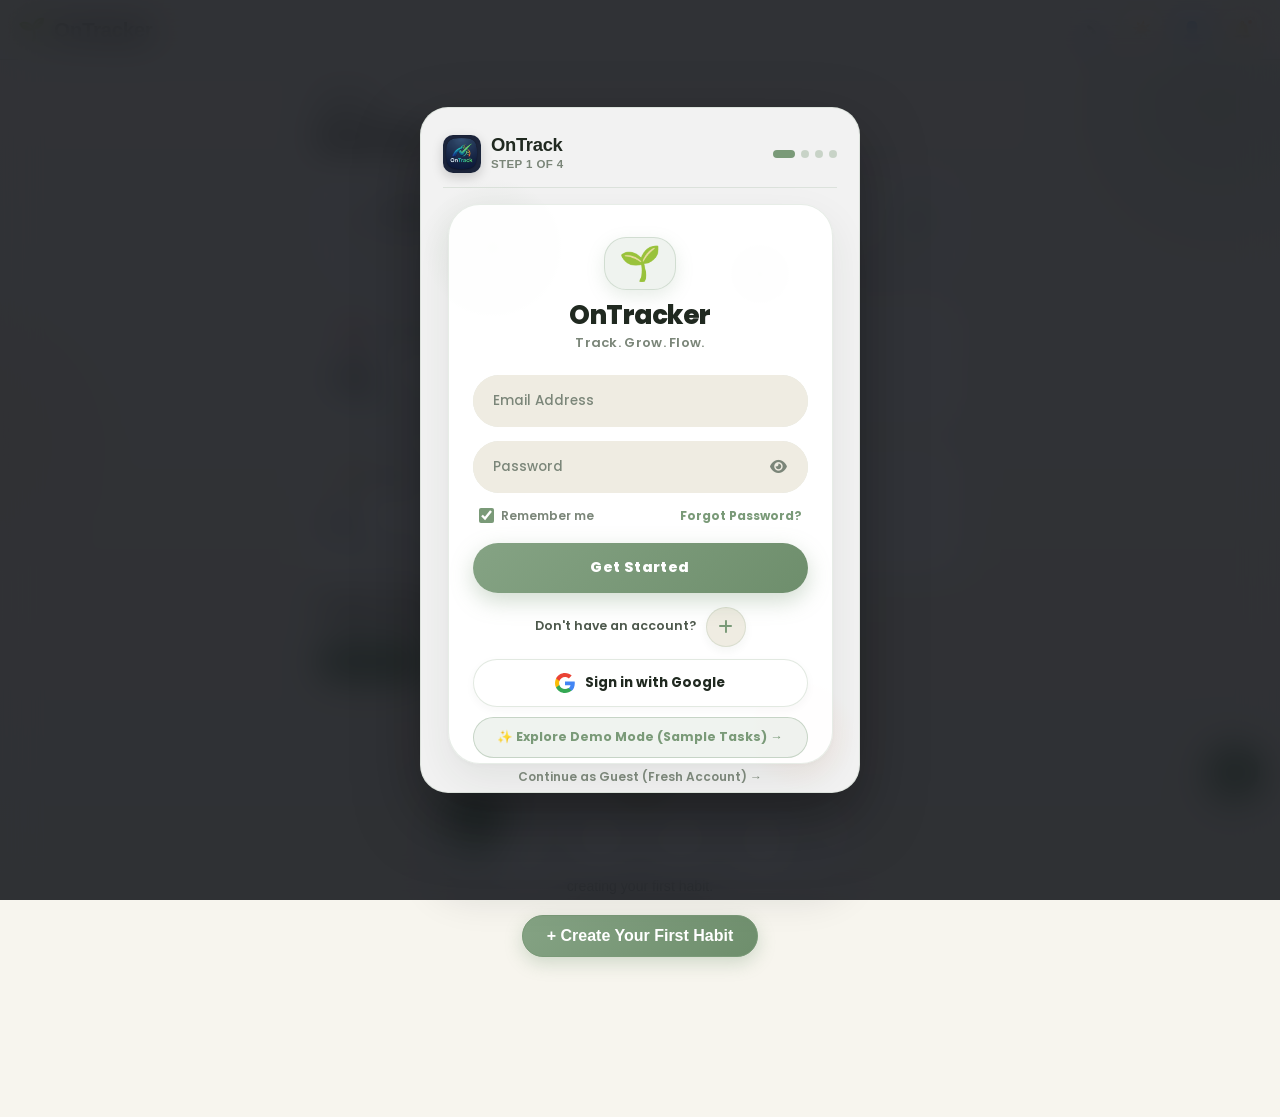
==== commit ff55847b: "feat(ui): linear progress bar in a line, attractive 4 KPI metric boxes, and settings chart enter-tas" ====
--- a/android/app/src/main/assets/www/index.html
+++ b/android/app/src/main/assets/www/index.html
@@ -89,34 +89,66 @@
       <!-- Aria Oracle Predictive Failure Warning Banner -->
       <div id="aria-oracle-banner-container" style="display:none; margin-bottom:18px;"></div>
 
-      <!-- Daily Progress Hero Card (Matching Template 1 Screen 4) -->
-      <div class="template-daily-progress-card">
-        <div class="daily-progress-header">
-          <span class="daily-progress-title">Daily Progress</span>
-          <span class="daily-progress-subtitle">Consistency</span>
-        </div>
-        <div class="daily-progress-ring-container">
-          <svg class="daily-progress-svg" viewBox="0 0 100 100">
-            <circle class="daily-progress-bg-track" cx="50" cy="50" r="40"></circle>
-            <circle id="daily-progress-ring-bar" class="daily-progress-fill-track" cx="50" cy="50" r="40" stroke-dasharray="251.327" stroke-dashoffset="251.327"></circle>
-          </svg>
-          <div class="daily-progress-center-val">
-            <span id="kpi-today-rate" class="daily-progress-number">0%</span>
-          </div>
-        </div>
-        <div class="daily-progress-footer-stats">
-          <div class="stat-mini-pill" title="Faltering Habits">
-            <span class="pill-dot peach"></span>
-            <span><strong id="kpi-faltering-count">00</strong> Faltering</span>
-          </div>
-          <div class="stat-mini-pill" title="Streak Shields">
-            <span class="pill-dot amber"></span>
-            <span><strong id="kpi-streak-shields">0</strong> Shields</span>
-          </div>
-          <div class="stat-mini-pill" title="RPG Focus Rank">
-            <span class="pill-dot mint"></span>
-            <span><strong id="kpi-rpg-level">Lvl 1</strong> <span id="kpi-rpg-title" style="display:none;">Focus Novice</span></span>
-          </div>
+      <!-- Daily Progress Linear Bar Card (Rectangular Line Progress) -->
+      <div class="daily-progress-linear-card">
+        <div class="progress-linear-top">
+          <div class="progress-linear-title-wrap">
+            <span class="progress-linear-icon">📈</span>
+            <div>
+              <div class="progress-linear-title">Daily Progress</div>
+              <div id="daily-progress-summary-text" class="progress-linear-sub">0 tasks completed today</div>
+            </div>
+          </div>
+          <div class="progress-linear-badge">
+            <span id="daily-progress-percent-badge" class="progress-percent-val">0%</span>
+          </div>
+        </div>
+        <!-- Sleek Rectangle Line Track -->
+        <div class="progress-linear-track">
+          <div id="daily-progress-bar-fill" class="progress-linear-fill" style="width: 0%;"></div>
+        </div>
+      </div>
+
+      <!-- 4 Attractive KPI Metric Boxes (Percentage, Faltering, Shields, Levels) -->
+      <div class="kpi-boxes-grid">
+        <!-- Box 1: Percentage / Consistency Rate -->
+        <div class="kpi-metric-box">
+          <div class="kpi-box-top">
+            <div class="kpi-box-icon mint">🎯</div>
+            <span class="kpi-box-tag">Consistency</span>
+          </div>
+          <div id="kpi-today-rate" class="kpi-box-number">0%</div>
+          <div class="kpi-box-caption positive" id="kpi-today-trend">Day-by-day progress</div>
+        </div>
+
+        <!-- Box 2: Faltering Habits -->
+        <div class="kpi-metric-box">
+          <div class="kpi-box-top">
+            <div class="kpi-box-icon peach">⚠️</div>
+            <span class="kpi-box-tag">Faltering</span>
+          </div>
+          <div id="kpi-faltering-count" class="kpi-box-number">00</div>
+          <div class="kpi-box-caption">All habits on track</div>
+        </div>
+
+        <!-- Box 3: Streak Shields -->
+        <div class="kpi-metric-box">
+          <div class="kpi-box-top">
+            <div class="kpi-box-icon amber">🛡️</div>
+            <span class="kpi-box-tag">Shields</span>
+          </div>
+          <div id="kpi-streak-shields" class="kpi-box-number">0</div>
+          <div class="kpi-box-caption" id="kpi-shields-sub">Freeze protection</div>
+        </div>
+
+        <!-- Box 4: RPG Level & Mastery -->
+        <div class="kpi-metric-box">
+          <div class="kpi-box-top">
+            <div class="kpi-box-icon sky">⭐</div>
+            <span class="kpi-box-tag">RPG Rank</span>
+          </div>
+          <div id="kpi-rpg-level" class="kpi-box-number">Lvl 1</div>
+          <div class="kpi-box-caption" id="kpi-rpg-title">Focus Novice</div>
         </div>
       </div>
 
@@ -408,6 +440,20 @@
             </div>
           </div>
 
+          <!-- No Tasks Callout Banner (Shown when no tasks are entered yet) -->
+          <div id="analyser-no-tasks-callout" style="display:none; align-items:center; justify-content:space-between; background:rgba(122, 154, 120, 0.12); border:1.5px dashed var(--accent-primary, #7A9A78); border-radius:16px; padding:12px 14px; margin-bottom:12px; gap:10px;">
+            <div style="display:flex; align-items:center; gap:10px;">
+              <span style="font-size:1.4rem;">🌱</span>
+              <div>
+                <div style="font-weight:800; font-size:0.84rem; color:var(--text-primary); line-height:1.2;">Enter tasks to see your daily consistency curve</div>
+                <div style="font-size:0.73rem; color:var(--text-muted);">Add habits to track your daily progress across Weekly, Monthly, & Yearly views.</div>
+              </div>
+            </div>
+            <button type="button" class="btn btn-sm btn-primary rounded-pill px-3 py-1" style="font-size:0.75rem; font-weight:700; white-space:nowrap;" data-bs-toggle="modal" data-bs-target="#modal-add-habit">
+              + Enter Tasks
+            </button>
+          </div>
+
           <!-- Dynamic Trend Graph -->
           <div style="background:var(--bg-secondary); border-radius:16px; padding:12px; margin-bottom:16px;">
             <div style="display:flex; justify-content:space-between; align-items:center; margin-bottom:8px;">
--- a/android/app/src/main/assets/www/static/css/mobile-app.css
+++ b/android/app/src/main/assets/www/static/css/mobile-app.css
@@ -2977,3 +2977,174 @@
   color: var(--text-primary);
   font-weight: 800;
 }
+
+/* ================= LINEAR RECTANGULAR PROGRESS & ATTRACTIVE KPI BOXES ================= */
+.daily-progress-linear-card {
+  background: var(--bg-card, #FFFFFF);
+  border: 1.5px solid var(--border-color, rgba(122, 154, 120, 0.18));
+  border-radius: 24px;
+  padding: 18px 20px;
+  box-shadow: 0 4px 18px rgba(40, 50, 40, 0.05);
+  margin-bottom: 16px;
+  transition: transform 0.2s ease, box-shadow 0.2s ease;
+}
+
+.daily-progress-linear-card:hover {
+  box-shadow: 0 6px 24px rgba(40, 50, 40, 0.08);
+}
+
+.progress-linear-top {
+  display: flex;
+  align-items: center;
+  justify-content: space-between;
+  margin-bottom: 12px;
+}
+
+.progress-linear-title-wrap {
+  display: flex;
+  align-items: center;
+  gap: 10px;
+}
+
+.progress-linear-icon {
+  font-size: 1.35rem;
+  width: 36px;
+  height: 36px;
+  border-radius: 10px;
+  background: rgba(122, 154, 120, 0.14);
+  display: flex;
+  align-items: center;
+  justify-content: center;
+}
+
+.progress-linear-title {
+  font-size: 1.05rem;
+  font-weight: 800;
+  color: var(--text-primary, #202920);
+  letter-spacing: -0.3px;
+  line-height: 1.2;
+}
+
+.progress-linear-sub {
+  font-size: 0.74rem;
+  color: var(--text-muted, #7B8679);
+  font-weight: 600;
+  margin-top: 2px;
+}
+
+.progress-linear-badge {
+  background: rgba(122, 154, 120, 0.14);
+  border: 1px solid rgba(122, 154, 120, 0.28);
+  padding: 4px 12px;
+  border-radius: 999px;
+}
+
+.progress-percent-val {
+  font-size: 0.95rem;
+  font-weight: 800;
+  color: var(--accent-primary, #7A9A78);
+}
+
+/* Linear Rectangular Line Track */
+.progress-linear-track {
+  width: 100%;
+  height: 13px;
+  background: var(--bg-secondary, #EFECE2);
+  border-radius: 999px;
+  overflow: hidden;
+  position: relative;
+  box-shadow: inset 0 1px 3px rgba(0, 0, 0, 0.06);
+}
+
+.progress-linear-fill {
+  height: 100%;
+  background: var(--accent-gradient, linear-gradient(135deg, #85A384 0%, #6E8E6C 100%));
+  border-radius: 999px;
+  transition: width 0.65s cubic-bezier(0.34, 1.56, 0.64, 1);
+  box-shadow: 0 0 10px rgba(122, 154, 120, 0.4);
+}
+
+/* 4 Attractive KPI Metric Boxes Grid */
+.kpi-boxes-grid {
+  display: grid;
+  grid-template-columns: repeat(2, 1fr);
+  gap: 12px;
+  margin-bottom: 22px;
+}
+
+.kpi-metric-box {
+  background: var(--bg-card, #FFFFFF);
+  border: 1.5px solid var(--border-color, rgba(122, 154, 120, 0.18));
+  border-radius: 20px;
+  padding: 16px;
+  display: flex;
+  flex-direction: column;
+  justify-content: space-between;
+  box-shadow: 0 4px 14px rgba(40, 50, 40, 0.04);
+  transition: transform 0.2s cubic-bezier(0.34, 1.56, 0.64, 1), box-shadow 0.2s ease, border-color 0.2s ease;
+  cursor: pointer;
+}
+
+.kpi-metric-box:hover {
+  transform: translateY(-2px);
+  box-shadow: 0 8px 22px rgba(40, 50, 40, 0.08);
+  border-color: var(--accent-primary, #7A9A78);
+}
+
+.kpi-metric-box:active {
+  transform: scale(0.97);
+}
+
+.kpi-box-top {
+  display: flex;
+  align-items: center;
+  gap: 9px;
+}
+
+.kpi-box-icon {
+  width: 34px;
+  height: 34px;
+  border-radius: 10px;
+  display: flex;
+  align-items: center;
+  justify-content: center;
+  font-size: 1.05rem;
+  flex-shrink: 0;
+}
+
+.kpi-box-icon.mint { background: rgba(122, 154, 120, 0.16); color: #7A9A78; }
+.kpi-box-icon.peach { background: #FEE8DC; color: #E07850; }
+.kpi-box-icon.amber { background: #FDECC8; color: #D19438; }
+.kpi-box-icon.sky { background: #D8E8F5; color: #5A8EB8; }
+
+.kpi-box-tag {
+  font-size: 0.8rem;
+  font-weight: 700;
+  color: var(--text-secondary, #4D584C);
+  white-space: nowrap;
+  overflow: hidden;
+  text-overflow: ellipsis;
+}
+
+.kpi-box-number {
+  font-size: 1.85rem;
+  font-weight: 800;
+  color: var(--text-primary, #202920);
+  letter-spacing: -0.6px;
+  line-height: 1.15;
+  margin: 10px 0 3px;
+}
+
+.kpi-box-caption {
+  font-size: 0.72rem;
+  color: var(--text-muted, #7B8679);
+  font-weight: 600;
+  white-space: nowrap;
+  overflow: hidden;
+  text-overflow: ellipsis;
+}
+
+.kpi-box-caption.positive {
+  color: var(--accent-primary, #7A9A78);
+  font-weight: 700;
+}
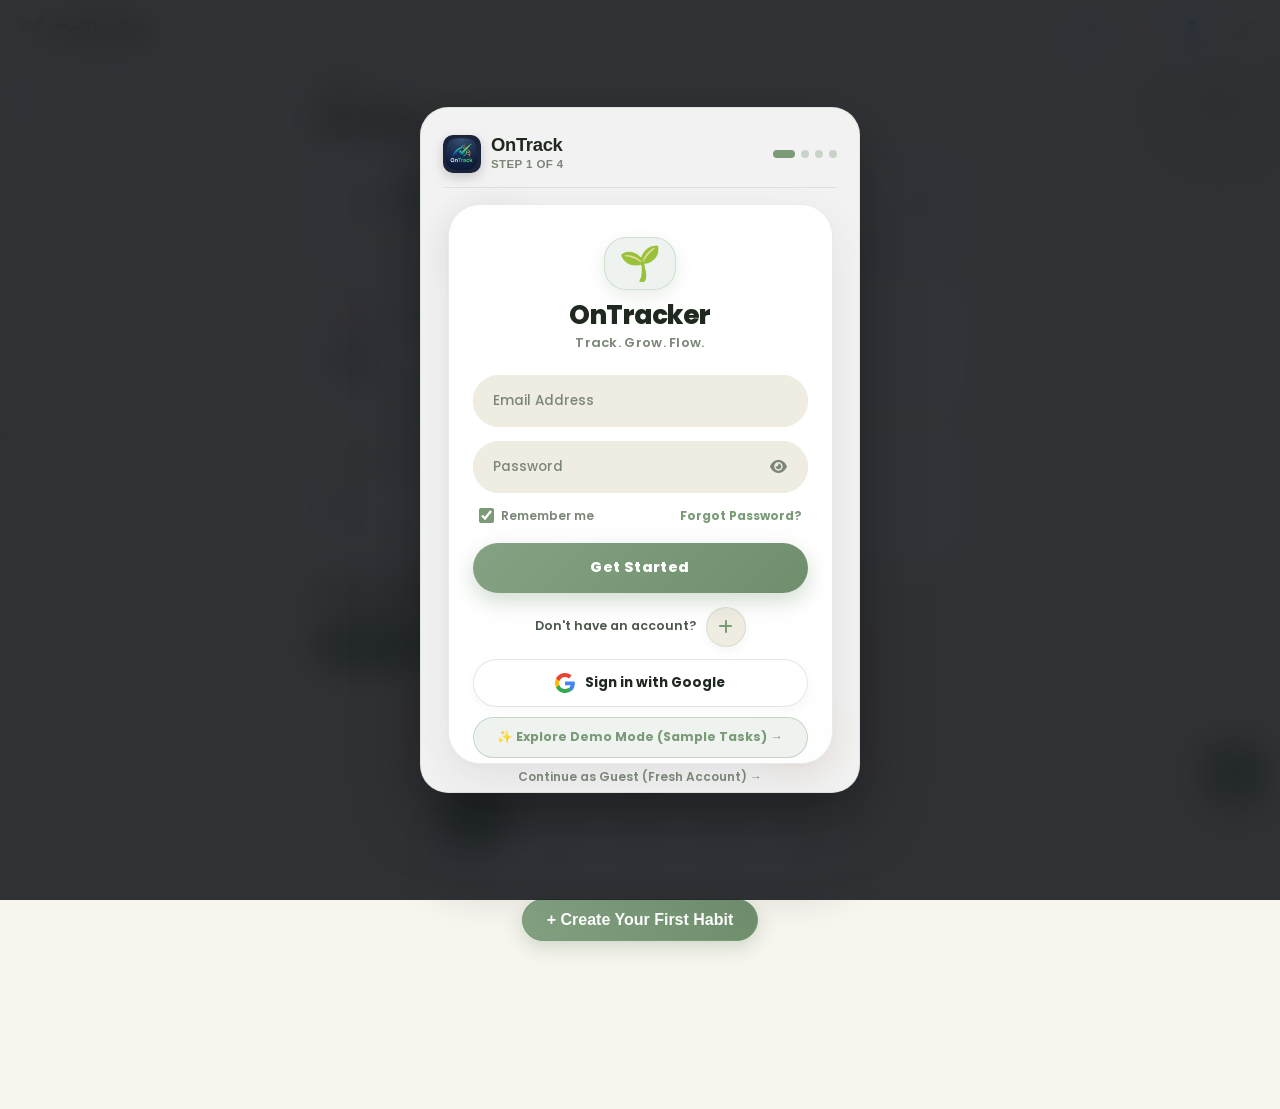
==== commit d9222d08: "fix(ui): reduce top gap and add prominent enter tasks to show analysis callout" ====
--- a/android/app/src/main/assets/www/index.html
+++ b/android/app/src/main/assets/www/index.html
@@ -392,20 +392,32 @@
 
     <!-- ================= TAB 5: SETTINGS & PERFORMANCE ANALYSER ================= -->
     <section id="tab-settings" class="tab-content-view">
-      <div style="display:flex; flex-direction:column; gap:16px;">
+      <div style="display:flex; flex-direction:column; gap:12px; margin-top:0;">
         
         <!-- Multi-Timeframe Activity Analyser Studio (Weekly / Monthly / Yearly on Every Activity) -->
-        <div class="kpi-stat-card scroll-reveal" id="card-timeframe-analyser">
-          <div style="display:flex; align-items:center; justify-content:space-between; margin-bottom:10px;">
+        <div class="kpi-stat-card" id="card-timeframe-analyser">
+          <div style="display:flex; align-items:center; justify-content:space-between; margin-bottom:8px;">
             <div>
               <div style="font-size:0.7rem; font-weight:700; text-transform:uppercase; color:var(--accent-primary); letter-spacing:0.5px;">Performance Studio</div>
               <h5 style="margin:0; font-weight:800; color:var(--text-primary);">📈 Day-after-Day Consistency Analysis</h5>
             </div>
             <span class="badge bg-primary rounded-pill px-3 shadow-sm" id="analyser-period-badge">Weekly View</span>
           </div>
-          <p style="font-size:0.8rem; color:var(--text-secondary); margin-bottom:12px;">
+          <p style="font-size:0.78rem; color:var(--text-secondary); margin-bottom:12px;">
             Day-by-day analysis tracking your habit completion rate, consistency curve, and adherence trends as you check in each day.
           </p>
+
+          <!-- Dedicated "Enter Tasks to Show Analysis" Callout (Shown when no tasks entered yet) -->
+          <div id="analyser-no-tasks-callout" class="enter-task-analysis-card" style="display:flex;">
+            <div class="enter-task-badge">📊</div>
+            <div class="enter-task-info">
+              <div class="enter-task-title">Enter Tasks to Show Analysis</div>
+              <p class="enter-task-desc">Add your daily habits to view consistency curves, adherence rates, and performance analytics across Weekly, Monthly, & Yearly views.</p>
+            </div>
+            <button type="button" class="btn-enter-task-cta" data-bs-toggle="modal" data-bs-target="#modal-add-habit">
+              + Enter Tasks
+            </button>
+          </div>
 
           <!-- Timeframe Selector Pills -->
           <div class="timeframe-pills-row mb-3">
@@ -440,20 +452,6 @@
             </div>
           </div>
 
-          <!-- No Tasks Callout Banner (Shown when no tasks are entered yet) -->
-          <div id="analyser-no-tasks-callout" style="display:none; align-items:center; justify-content:space-between; background:rgba(122, 154, 120, 0.12); border:1.5px dashed var(--accent-primary, #7A9A78); border-radius:16px; padding:12px 14px; margin-bottom:12px; gap:10px;">
-            <div style="display:flex; align-items:center; gap:10px;">
-              <span style="font-size:1.4rem;">🌱</span>
-              <div>
-                <div style="font-weight:800; font-size:0.84rem; color:var(--text-primary); line-height:1.2;">Enter tasks to see your daily consistency curve</div>
-                <div style="font-size:0.73rem; color:var(--text-muted);">Add habits to track your daily progress across Weekly, Monthly, & Yearly views.</div>
-              </div>
-            </div>
-            <button type="button" class="btn btn-sm btn-primary rounded-pill px-3 py-1" style="font-size:0.75rem; font-weight:700; white-space:nowrap;" data-bs-toggle="modal" data-bs-target="#modal-add-habit">
-              + Enter Tasks
-            </button>
-          </div>
-
           <!-- Dynamic Trend Graph -->
           <div style="background:var(--bg-secondary); border-radius:16px; padding:12px; margin-bottom:16px;">
             <div style="display:flex; justify-content:space-between; align-items:center; margin-bottom:8px;">
@@ -536,7 +534,7 @@
         </div>
 
         <!-- User Profile & Focus Persona Card -->
-        <div class="kpi-stat-card scroll-reveal">
+        <div class="kpi-stat-card">
           <div style="display:flex; align-items:center; justify-content:space-between; margin-bottom:12px;">
             <div style="display:flex; align-items:center; gap:8px;">
               <span style="font-size:1.3rem;">👤</span>
--- a/android/app/src/main/assets/www/static/css/mobile-app.css
+++ b/android/app/src/main/assets/www/static/css/mobile-app.css
@@ -92,7 +92,7 @@
 
 /* Main Views Container - Offset for Fixed Header */
 .main-content {
-  padding-top: calc(var(--header-height) + env(safe-area-inset-top, 0px) + 8px);
+  padding-top: calc(var(--header-height) + env(safe-area-inset-top, 0px) + 2px);
 }
 
 .brand-wrapper {
@@ -169,7 +169,7 @@
 /* ================= Tab Views Container ================= */
 .tab-content-view {
   display: none;
-  padding: 16px 18px;
+  padding: 6px 16px 24px;
   max-width: 680px;
   margin: 0 auto;
   position: relative;
@@ -211,21 +211,100 @@
 
 /* ================= Scroll-Driven Entrance Animation System ================= */
 .scroll-reveal {
-  opacity: 0;
-  transform: translateY(22px) scale(0.98);
-  transition: opacity 0.5s cubic-bezier(0.16, 1, 0.3, 1), transform 0.5s cubic-bezier(0.16, 1, 0.3, 1);
+  opacity: 1 !important;
+  transform: none !important;
+  visibility: visible !important;
+  transition: opacity 0.3s ease, transform 0.3s ease;
   will-change: opacity, transform;
 }
 
 .scroll-reveal.revealed {
-  opacity: 1;
-  transform: translateY(0) scale(1);
-}
-
-.scroll-reveal.delay-1 { transition-delay: 0.06s; }
-.scroll-reveal.delay-2 { transition-delay: 0.12s; }
-.scroll-reveal.delay-3 { transition-delay: 0.18s; }
-.scroll-reveal.delay-4 { transition-delay: 0.24s; }
+  opacity: 1 !important;
+  transform: none !important;
+  visibility: visible !important;
+}
+
+.scroll-reveal.delay-1 { transition-delay: 0.04s; }
+.scroll-reveal.delay-2 { transition-delay: 0.08s; }
+.scroll-reveal.delay-3 { transition-delay: 0.12s; }
+.scroll-reveal.delay-4 { transition-delay: 0.16s; }
+
+/* ================= Enter Tasks To Show Analysis Hero Banner ================= */
+.enter-task-analysis-card {
+  display: flex;
+  align-items: center;
+  justify-content: space-between;
+  gap: 12px;
+  background: linear-gradient(135deg, rgba(122, 154, 120, 0.12) 0%, rgba(247, 245, 238, 0.95) 100%);
+  border: 1.5px dashed var(--accent-primary, #7A9A78);
+  border-radius: 18px;
+  padding: 13px 15px;
+  margin-bottom: 12px;
+  box-shadow: 0 4px 14px rgba(122, 154, 120, 0.08);
+}
+
+.enter-task-badge {
+  width: 42px;
+  height: 42px;
+  border-radius: 13px;
+  background: var(--accent-gradient, linear-gradient(135deg, #7A9A78, #5E7E5C));
+  color: white;
+  display: flex;
+  align-items: center;
+  justify-content: center;
+  font-size: 1.3rem;
+  flex-shrink: 0;
+  box-shadow: 0 4px 12px rgba(122, 154, 120, 0.28);
+}
+
+.enter-task-info {
+  flex: 1;
+  min-width: 0;
+}
+
+.enter-task-title {
+  font-weight: 800;
+  font-size: 0.9rem;
+  color: var(--text-primary);
+  line-height: 1.25;
+  margin-bottom: 2px;
+  letter-spacing: -0.2px;
+}
+
+.enter-task-desc {
+  font-size: 0.73rem;
+  color: var(--text-muted);
+  line-height: 1.3;
+  margin: 0;
+}
+
+.btn-enter-task-cta {
+  background: var(--accent-gradient, linear-gradient(135deg, #7A9A78, #5E7E5C));
+  color: white;
+  border: none;
+  border-radius: 999px;
+  padding: 8px 15px;
+  font-size: 0.78rem;
+  font-weight: 700;
+  letter-spacing: 0.2px;
+  white-space: nowrap;
+  box-shadow: 0 4px 12px rgba(122, 154, 120, 0.3);
+  display: inline-flex;
+  align-items: center;
+  gap: 4px;
+  cursor: pointer;
+  transition: all 0.2s cubic-bezier(0.34, 1.56, 0.64, 1);
+}
+
+.btn-enter-task-cta:hover {
+  transform: translateY(-2px);
+  box-shadow: 0 6px 16px rgba(122, 154, 120, 0.45);
+  color: white;
+}
+
+.btn-enter-task-cta:active {
+  transform: scale(0.94);
+}
 
 /* Tactile Micro-Interactions: Soft Squeeze on Press */
 .kpi-stat-card,
